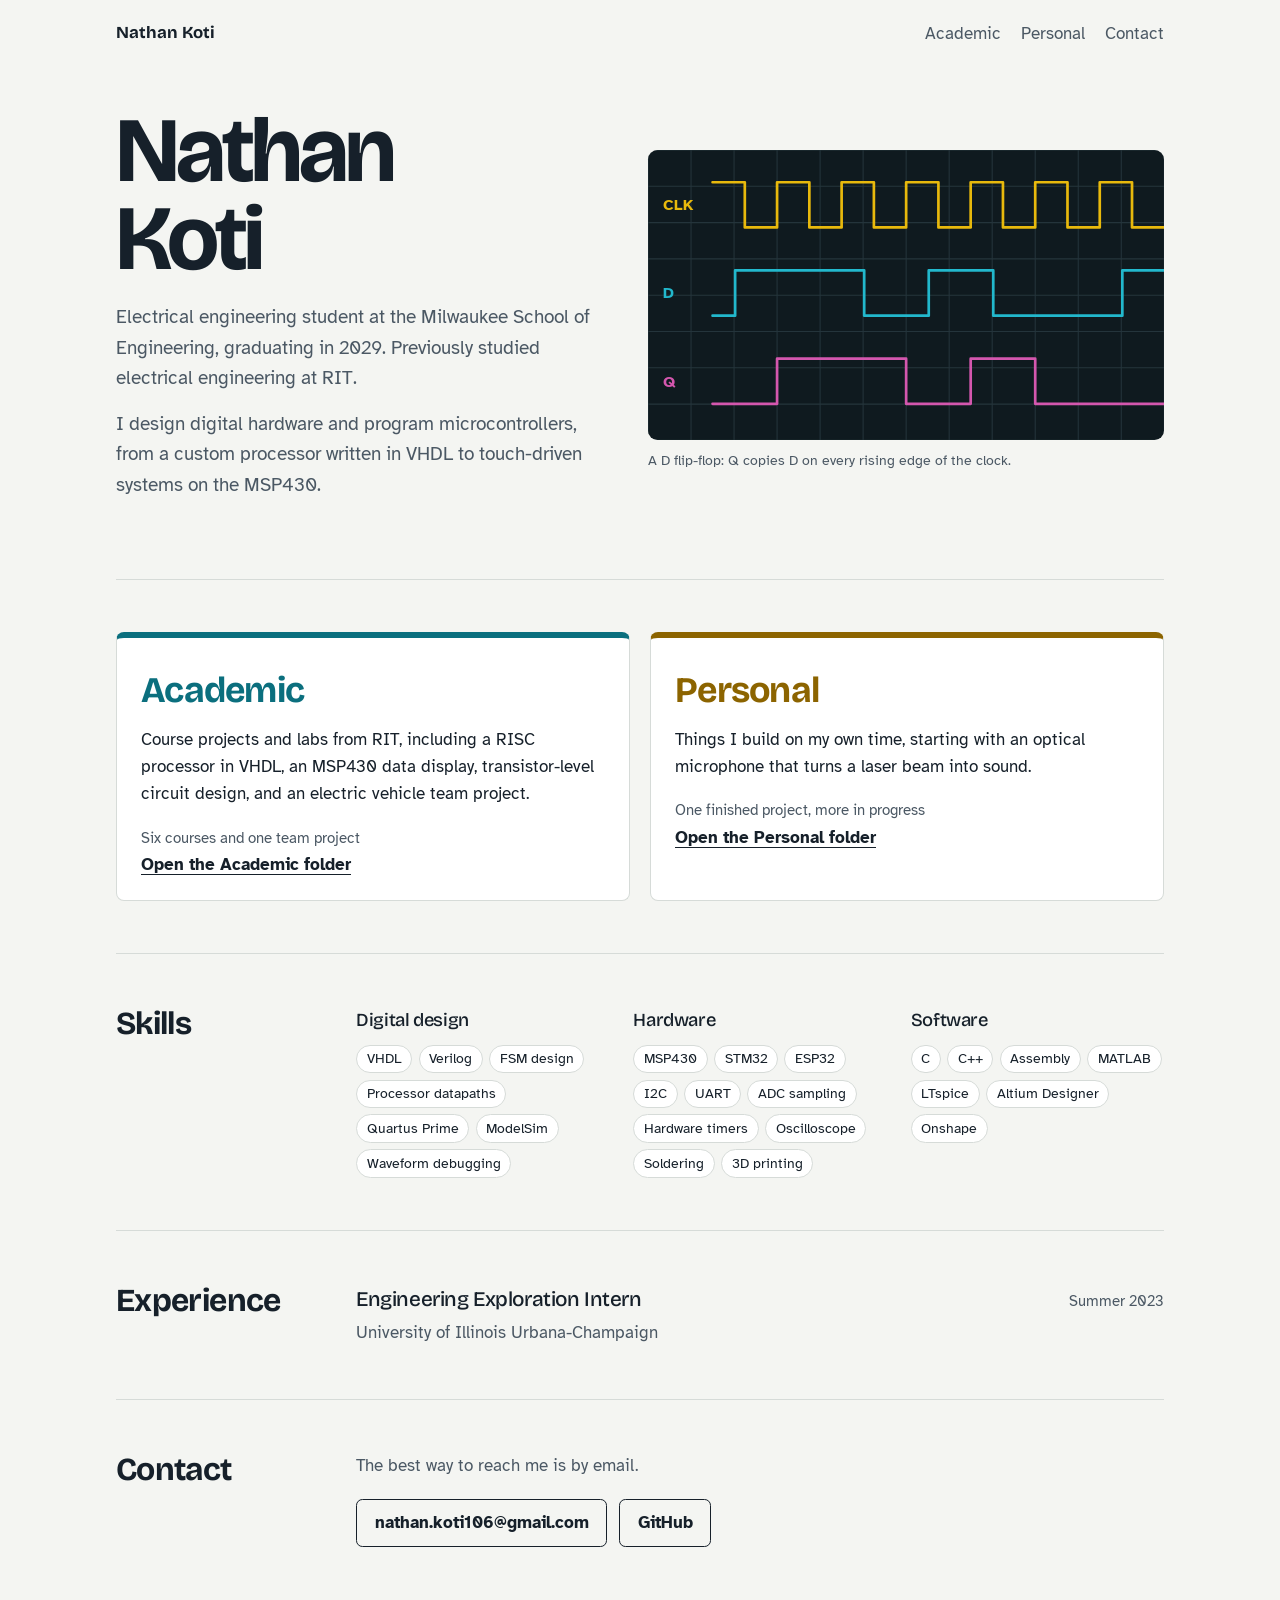
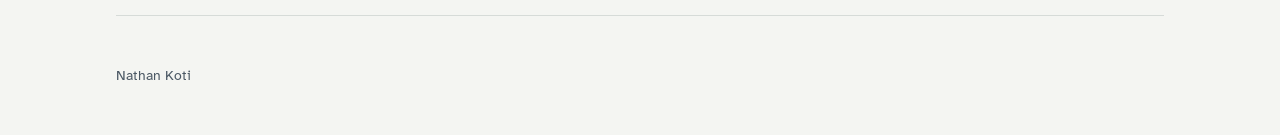
==== index.html @ 15795e2b "Add files via upload" ====
<!doctype html>
<html lang="en">
<head>
<meta charset="utf-8">
<meta name="viewport" content="width=device-width, initial-scale=1">
<title>Nathan Koti</title>
<meta name="description" content="Nathan Koti, electrical engineering student. Academic and personal projects in digital design, embedded systems, and circuits.">
<link rel="preconnect" href="https://fonts.googleapis.com">
<link rel="preconnect" href="https://fonts.gstatic.com" crossorigin>
<link href="https://fonts.googleapis.com/css2?family=Bricolage+Grotesque:opsz,wght@12..96,500;12..96,700&family=Atkinson+Hyperlegible:wght@400;700&display=swap" rel="stylesheet">
<link rel="stylesheet" href="style.css">
</head>
<body>
<div class="wrap">
  <header class="top">
    <a class="mark" href="index.html">Nathan Koti</a>
    <nav aria-label="Main">
      <a href="academic.html">Academic</a>
      <a href="personal.html">Personal</a>
      <a href="#contact">Contact</a>
    </nav>
  </header>

  <section class="hero">
    <div>
      <h1>Nathan<br>Koti</h1>
      <p>Electrical engineering student at the Milwaukee School of Engineering, graduating in 2029. Previously studied electrical engineering at RIT.</p>
      <p>I design digital hardware and program microcontrollers, from a custom processor written in VHDL to touch-driven systems on the MSP430.</p>
    </div>
    <figure class="scope">
      <svg id="scope" viewBox="0 0 480 270" role="img" aria-label="Timing diagram of a D flip-flop: a clock, a data signal, and an output that copies the data signal on each rising clock edge"></svg>
      <figcaption>A D flip-flop: Q copies D on every rising edge of the clock.</figcaption>
    </figure>
  </section>

  <section class="block">
    <div class="folders">
      <a class="folder academic" href="academic.html">
        <h2>Academic</h2>
        <p>Course projects and labs from RIT, including a RISC processor in VHDL, an MSP430 data display, transistor-level circuit design, and an electric vehicle team project.</p>
        <span class="count">Six courses and one team project</span><br>
        <span class="go">Open the Academic folder</span>
      </a>
      <a class="folder personal" href="personal.html">
        <h2>Personal</h2>
        <p>Things I build on my own time, starting with an optical microphone that turns a laser beam into sound.</p>
        <span class="count">One finished project, more in progress</span><br>
        <span class="go">Open the Personal folder</span>
      </a>
    </div>
  </section>

  <section class="block">
    <div class="split">
      <h2>Skills</h2>
      <div class="skills">
        <div>
          <h3>Digital design</h3>
          <ul class="tags"><li>VHDL</li><li>Verilog</li><li>FSM design</li><li>Processor datapaths</li><li>Quartus Prime</li><li>ModelSim</li><li>Waveform debugging</li></ul>
        </div>
        <div>
          <h3>Hardware</h3>
          <ul class="tags"><li>MSP430</li><li>STM32</li><li>ESP32</li><li>I2C</li><li>UART</li><li>ADC sampling</li><li>Hardware timers</li><li>Oscilloscope</li><li>Soldering</li><li>3D printing</li></ul>
        </div>
        <div>
          <h3>Software</h3>
          <ul class="tags"><li>C</li><li>C++</li><li>Assembly</li><li>MATLAB</li><li>LTspice</li><li>Altium Designer</li><li>Onshape</li></ul>
        </div>
      </div>
    </div>
  </section>

  <section class="block">
    <div class="split">
      <h2>Experience</h2>
      <div class="job">
        <div>
          <h3>Engineering Exploration Intern</h3>
          <p>University of Illinois Urbana-Champaign</p>
        </div>
        <span class="course-meta">Summer 2023</span>
      </div>
    </div>
  </section>

  <section class="block" id="contact">
    <div class="split">
      <h2>Contact</h2>
      <div>
        <p class="lede" style="margin:0 0 1.25rem">The best way to reach me is by email.</p>
        <div class="contact">
          <a class="btn" href="mailto:nathan.koti106@gmail.com">nathan.koti106@gmail.com</a>
          <a class="btn" href="https://github.com/nathan-koti">GitHub</a>
        </div>
      </div>
    </div>
  </section>

  <footer>Nathan Koti</footer>
</div>

<script>
// Draws a D flip-flop timing diagram: CLK, D, and Q (Q takes D on each rising edge).
(function(){
  var svg=document.getElementById('scope');
  var NS='http://www.w3.org/2000/svg';
  function el(tag,attrs){var e=document.createElementNS(NS,tag);for(var k in attrs)e.setAttribute(k,attrs[k]);svg.appendChild(e);return e;}
  // screen grid
  for(var x=0;x<=480;x+=40)el('line',{x1:x,y1:0,x2:x,y2:270,'class':'g'});
  for(var y=0;y<=270;y+=33.75)el('line',{x1:0,y1:y,x2:480,y2:y,'class':'g'});

  var x0=60, P=60, n=7, xEnd=x0+P*n;
  var lanes=[{name:'CLK',top:30,color:'var(--ch1)'},{name:'D',top:112,color:'var(--ch2)'},{name:'Q',top:194,color:'var(--ch3)'}];
  var h=42;
  var dBits=[1,1,0,1,0,0,1];   // D changes between clock edges
  var dShift=P*0.35;           // where D changes inside each period

  function wave(levels,changes,top){ // levels[i] holds from changes[i] to changes[i+1]
    var hi=top, lo=top+h, d='M'+x0+' '+(levels[0]?hi:lo);
    for(var i=1;i<changes.length;i++){
      var y1=levels[i-1]?hi:lo, y2=levels[i]?hi:lo;
      d+=' L'+changes[i]+' '+y1+' L'+changes[i]+' '+y2;
    }
    return d+' L'+xEnd+' '+(levels[levels.length-1]?hi:lo);
  }
  // clock: high first half of each period, rising edges at x0 + k*P
  var cl=[],cx=[x0];
  for(var k=0;k<n;k++){cl.push(1,0);cx.push(x0+k*P+P/2,x0+(k+1)*P);}
  cx.pop();
  // D
  var dl=[0],dx=[x0];
  for(k=0;k<n;k++){dl.push(dBits[k]);dx.push(x0+k*P+dShift);}
  // Q: at rising edge k (k>=1) Q takes the D value present then (dBits[k-1])
  var ql=[0],qx=[x0];
  for(k=1;k<n;k++){ql.push(dBits[k-1]);qx.push(x0+k*P);}

  var paths=[wave(cl,cx,lanes[0].top),wave(dl,dx,lanes[1].top),wave(ql,qx,lanes[2].top)];
  lanes.forEach(function(l,i){
    var t=el('text',{x:14,y:l.top+h/2+5,'class':'lbl',fill:l.color});t.textContent=l.name;
    var p=el('path',{d:paths[i],'class':'t',stroke:l.color});
    p.style.setProperty('--len',p.getTotalLength());
  });
})();
</script>
</body>
</html>
---- style.css ----
:root{
  --ink:#16202A;
  --ink-soft:#4B5864;
  --paper:#F4F5F2;
  --card:#FFFFFF;
  --line:#D6DBD8;
  --academic:#0B6F7E;
  --personal:#8C6400;
  --scope:#0F1A1F;
  --grid:#24343B;
  --ch1:#E8B90C;
  --ch2:#22B8CC;
  --ch3:#D457AE;
}
@media (prefers-color-scheme: dark){
  :root{
    --ink:#E7ECEE;
    --ink-soft:#A6B3BC;
    --paper:#11181D;
    --card:#18222A;
    --line:#2A3943;
    --academic:#4FC3D3;
    --personal:#E3B23C;
    --scope:#0A1216;
    --grid:#1F2E35;
  }
}
*{box-sizing:border-box}
html{scroll-behavior:smooth}
body{
  margin:0;
  background:var(--paper);
  color:var(--ink);
  font-family:"Atkinson Hyperlegible",system-ui,sans-serif;
  font-size:1.0625rem;
  line-height:1.6;
}
a{color:inherit}
a:focus-visible{outline:3px solid var(--academic);outline-offset:3px;border-radius:2px}
.wrap{max-width:68rem;margin:0 auto;padding:0 1.25rem}
h1,h2,h3{font-family:"Bricolage Grotesque",sans-serif;letter-spacing:-.02em;margin:0}

/* top bar */
.top{display:flex;justify-content:space-between;align-items:center;gap:1rem;padding:1.25rem 0}
.top .mark{font-family:"Bricolage Grotesque",sans-serif;font-weight:700;text-decoration:none;font-size:1.05rem}
.top nav{display:flex;gap:1.25rem}
.top nav a{text-decoration:none;color:var(--ink-soft)}
.top nav a:hover,.top nav a[aria-current="page"]{color:var(--ink);text-decoration:underline;text-underline-offset:4px}

/* home hero */
.hero{display:grid;grid-template-columns:1fr 1.05fr;gap:2.5rem;align-items:center;padding:2.5rem 0 4rem}
.hero h1{font-weight:700;font-size:clamp(3rem,8vw,5.75rem);line-height:.95;letter-spacing:-.035em;margin-bottom:1.25rem}
.hero p{font-size:1.2rem;max-width:30rem;margin:0 0 .9rem;color:var(--ink-soft)}
.scope{margin:0}
.scope svg{width:100%;height:auto;display:block;background:var(--scope);border-radius:.6rem}
.scope .g{stroke:var(--grid);stroke-width:1}
.scope .t{fill:none;stroke-width:2.5;stroke-linejoin:round;stroke-linecap:round}
.scope .lbl{font-family:"Atkinson Hyperlegible",sans-serif;font-size:15px;font-weight:700}
.scope figcaption{font-size:.875rem;color:var(--ink-soft);margin-top:.6rem}
@media (prefers-reduced-motion:no-preference){
  .scope .t{stroke-dasharray:var(--len);stroke-dashoffset:var(--len);animation:trace 1.8s cubic-bezier(.4,.1,.3,1) .2s forwards}
  @keyframes trace{to{stroke-dashoffset:0}}
}

/* sections */
section.block{padding:3.25rem 0;border-top:1px solid var(--line)}
.split{display:grid;grid-template-columns:13rem 1fr;gap:2rem}
.split > h2{font-size:2rem;line-height:1.1}
.lede{color:var(--ink-soft);margin:.35rem 0 0;max-width:38rem}

/* folders on home */
.folders{display:grid;grid-template-columns:1fr 1fr;gap:1.25rem}
.folder{display:block;text-decoration:none;background:var(--card);border:1px solid var(--line);border-top:6px solid var(--c);border-radius:.5rem;padding:1.5rem 1.5rem 1.35rem}
.folder:hover{border-color:var(--c)}
.folder h2{font-size:2.25rem;color:var(--c);margin-bottom:.4rem}
.folder p{margin:0 0 1rem;max-width:30rem}
.folder .count{color:var(--ink-soft);font-size:.95rem}
.folder .go{font-weight:700;text-decoration:underline;text-underline-offset:4px}
.academic{--c:var(--academic)}
.personal{--c:var(--personal)}

/* skills + experience */
.skills{display:grid;grid-template-columns:repeat(3,1fr);gap:1.5rem}
.skills h3{font-size:1.15rem;font-weight:500;margin-bottom:.6rem}
.tags{display:flex;flex-wrap:wrap;gap:.4rem;padding:0;margin:0;list-style:none}
.tags li{font-size:.85rem;padding:.15rem .6rem;border-radius:999px;border:1px solid var(--line);background:var(--card)}
.job{display:grid;grid-template-columns:1fr auto;gap:1rem;align-items:baseline}
.job h3{font-size:1.3rem;font-weight:500}
.job p{margin:.2rem 0 0;color:var(--ink-soft)}
.contact{display:flex;gap:.75rem;flex-wrap:wrap}
.btn{display:inline-block;padding:.6rem 1.1rem;border:1.5px solid var(--ink);border-radius:.4rem;text-decoration:none;font-weight:700}
.btn:hover{background:var(--ink);color:var(--paper)}

/* folder pages */
.page-head{padding:2.5rem 0 2.5rem}
.page-head h1{font-size:clamp(2.75rem,7vw,4.75rem);line-height:1;letter-spacing:-.035em;color:var(--c);margin-bottom:.9rem}
.page-head p{font-size:1.15rem;color:var(--ink-soft);max-width:40rem;margin:0}
.jump{display:flex;flex-wrap:wrap;gap:.5rem;margin-top:1.5rem;padding:0;list-style:none}
.jump a{display:inline-block;font-size:.9rem;padding:.25rem .75rem;border:1px solid var(--line);border-radius:999px;text-decoration:none;background:var(--card)}
.jump a:hover{border-color:var(--c)}

.highlights{display:grid;grid-template-columns:repeat(3,1fr);gap:1rem}
.highlight{display:block;text-decoration:none;background:var(--card);border:1px solid var(--line);border-radius:.5rem;padding:1.1rem 1.2rem}
.highlight:hover{border-color:var(--c)}
.highlight h3{font-size:1.2rem;font-weight:500;margin-bottom:.3rem}
.highlight p{margin:0;font-size:.95rem;color:var(--ink-soft)}

.course{padding:3rem 0;border-top:1px solid var(--line);scroll-margin-top:1rem}
.course-meta{font-size:.95rem;color:var(--ink-soft)}
.course-meta h2{font-size:1.75rem;line-height:1.15;color:var(--ink);margin-bottom:.5rem}
.course-meta span{display:block}

.feature{background:var(--card);border:1px solid var(--line);border-left:4px solid var(--c);border-radius:.5rem;padding:1.35rem 1.5rem;margin-bottom:1.75rem}
.feature h3{font-size:1.5rem;font-weight:500;line-height:1.2;margin-bottom:.15rem}
.feature .when{font-size:.9rem;color:var(--ink-soft);margin:0 0 .75rem}
.feature p{margin:0 0 .8rem;max-width:42rem}
.feature .tags{margin-bottom:1rem}
.code-link{display:inline-block;font-weight:700;color:var(--c);text-underline-offset:4px}

.labs{margin:0;padding:0;list-style:none}
.labs li{display:grid;grid-template-columns:5.5rem 1fr;gap:1rem;padding:.7rem 0;border-top:1px solid var(--line)}
.labs li:first-child{border-top:none}
.labs .n{font-weight:700;color:var(--c)}
.labs b{font-weight:700}
.labs-title{font-size:1.05rem;font-weight:500;margin:0 0 .4rem}

.empty{color:var(--ink-soft);margin-top:1.5rem}
footer{padding:3rem 0;color:var(--ink-soft);font-size:.9rem;border-top:1px solid var(--line);margin-top:1rem}
footer a{color:var(--ink-soft)}

/* figures from lab reports */
.figs{display:grid;grid-template-columns:repeat(2,1fr);gap:1rem;margin:1.25rem 0 1.25rem}
.figs figure{margin:0;background:var(--card);border:1px solid var(--line);border-radius:.5rem;padding:.6rem}
.figs figure a{display:block}
.figs img{display:block;width:100%;height:280px;object-fit:contain;background:#fff;border-radius:.3rem}
.figs figure.wide{grid-column:1 / -1}
.figs figure.wide img{height:auto;max-height:420px}
.figs figure.tall img{height:440px;max-height:none}
.figs figcaption{font-size:.875rem;color:var(--ink-soft);margin-top:.5rem;line-height:1.45}
.feature .figs{margin-top:.25rem}

@media (max-width:820px){
  .figs{grid-template-columns:1fr}
  .figs img{height:240px}
  .figs figure.tall img{height:360px}
  .hero{grid-template-columns:1fr;padding:1.5rem 0 3rem}
  .split{grid-template-columns:1fr;gap:1rem}
  .folders,.highlights{grid-template-columns:1fr}
  .skills{grid-template-columns:1fr}
  .job{grid-template-columns:1fr}
  .labs li{grid-template-columns:1fr;gap:.1rem}
  .top nav{gap:.9rem;font-size:.95rem}
}
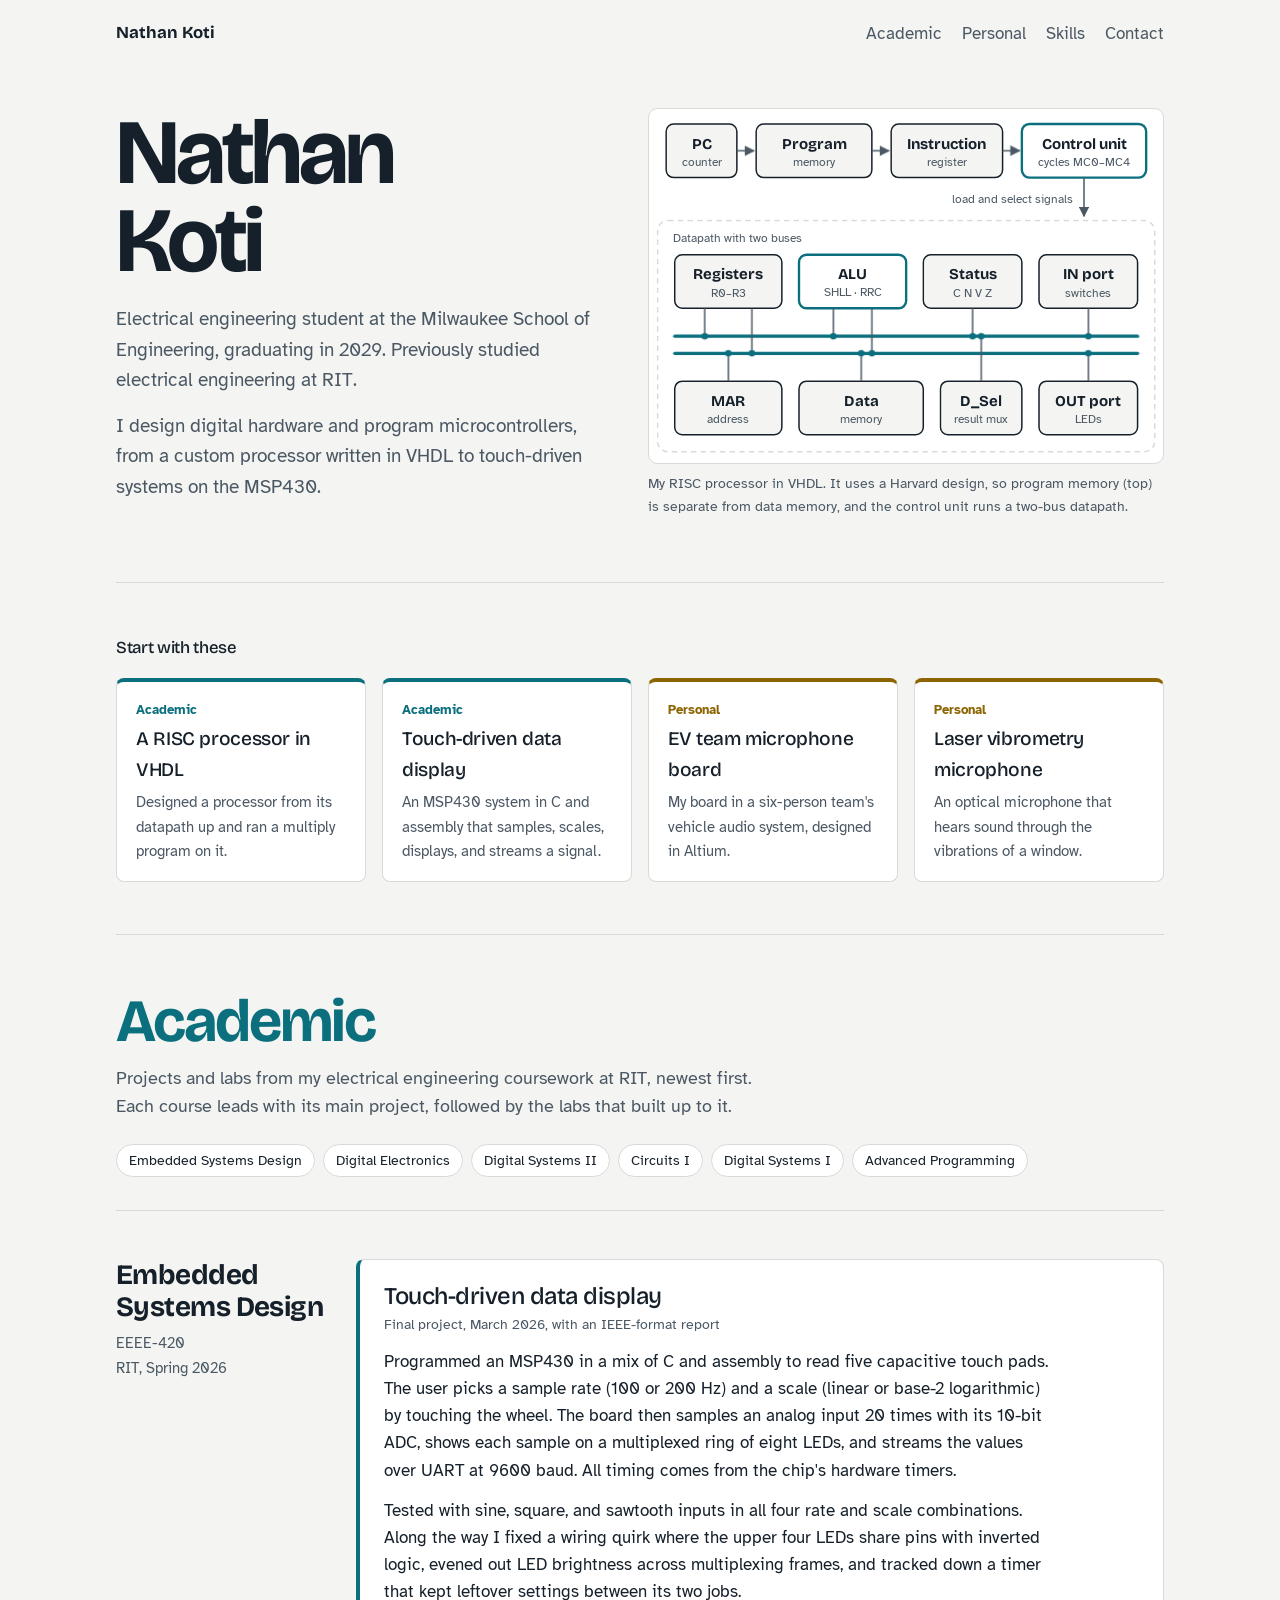
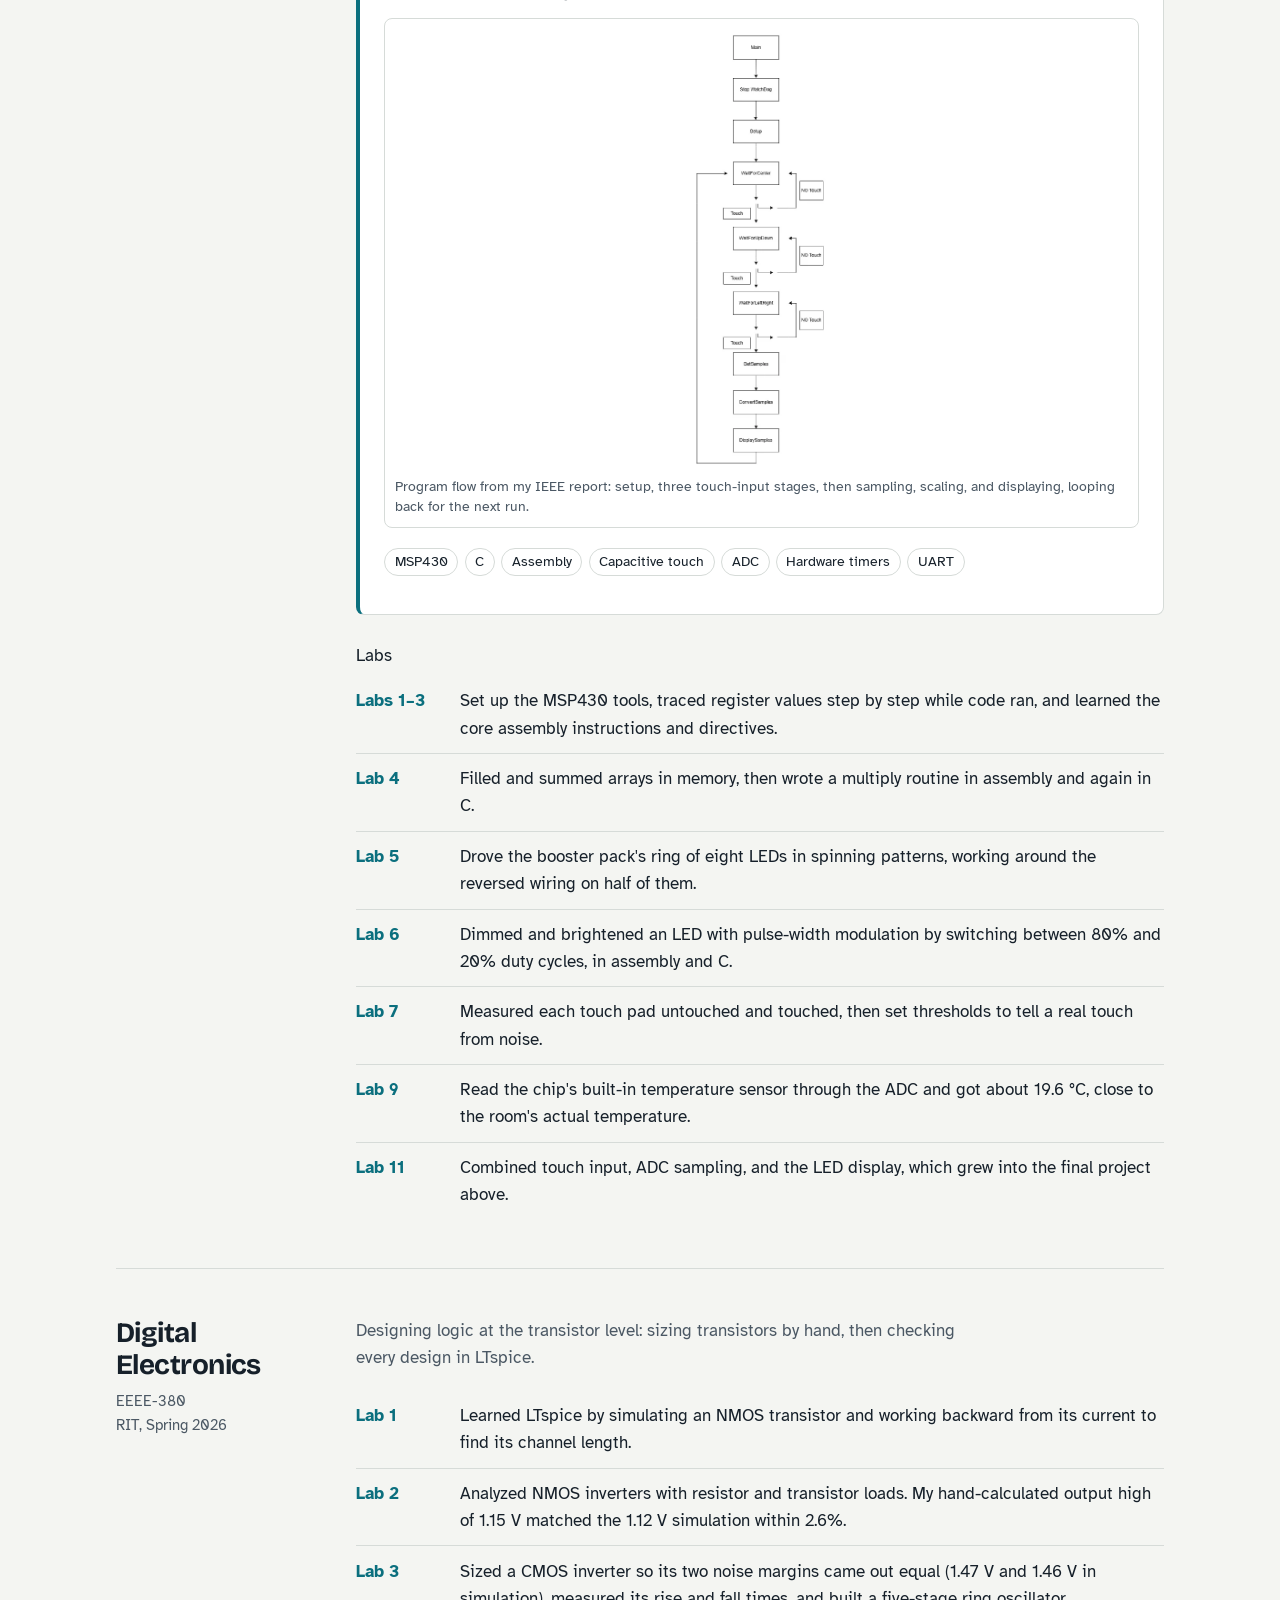
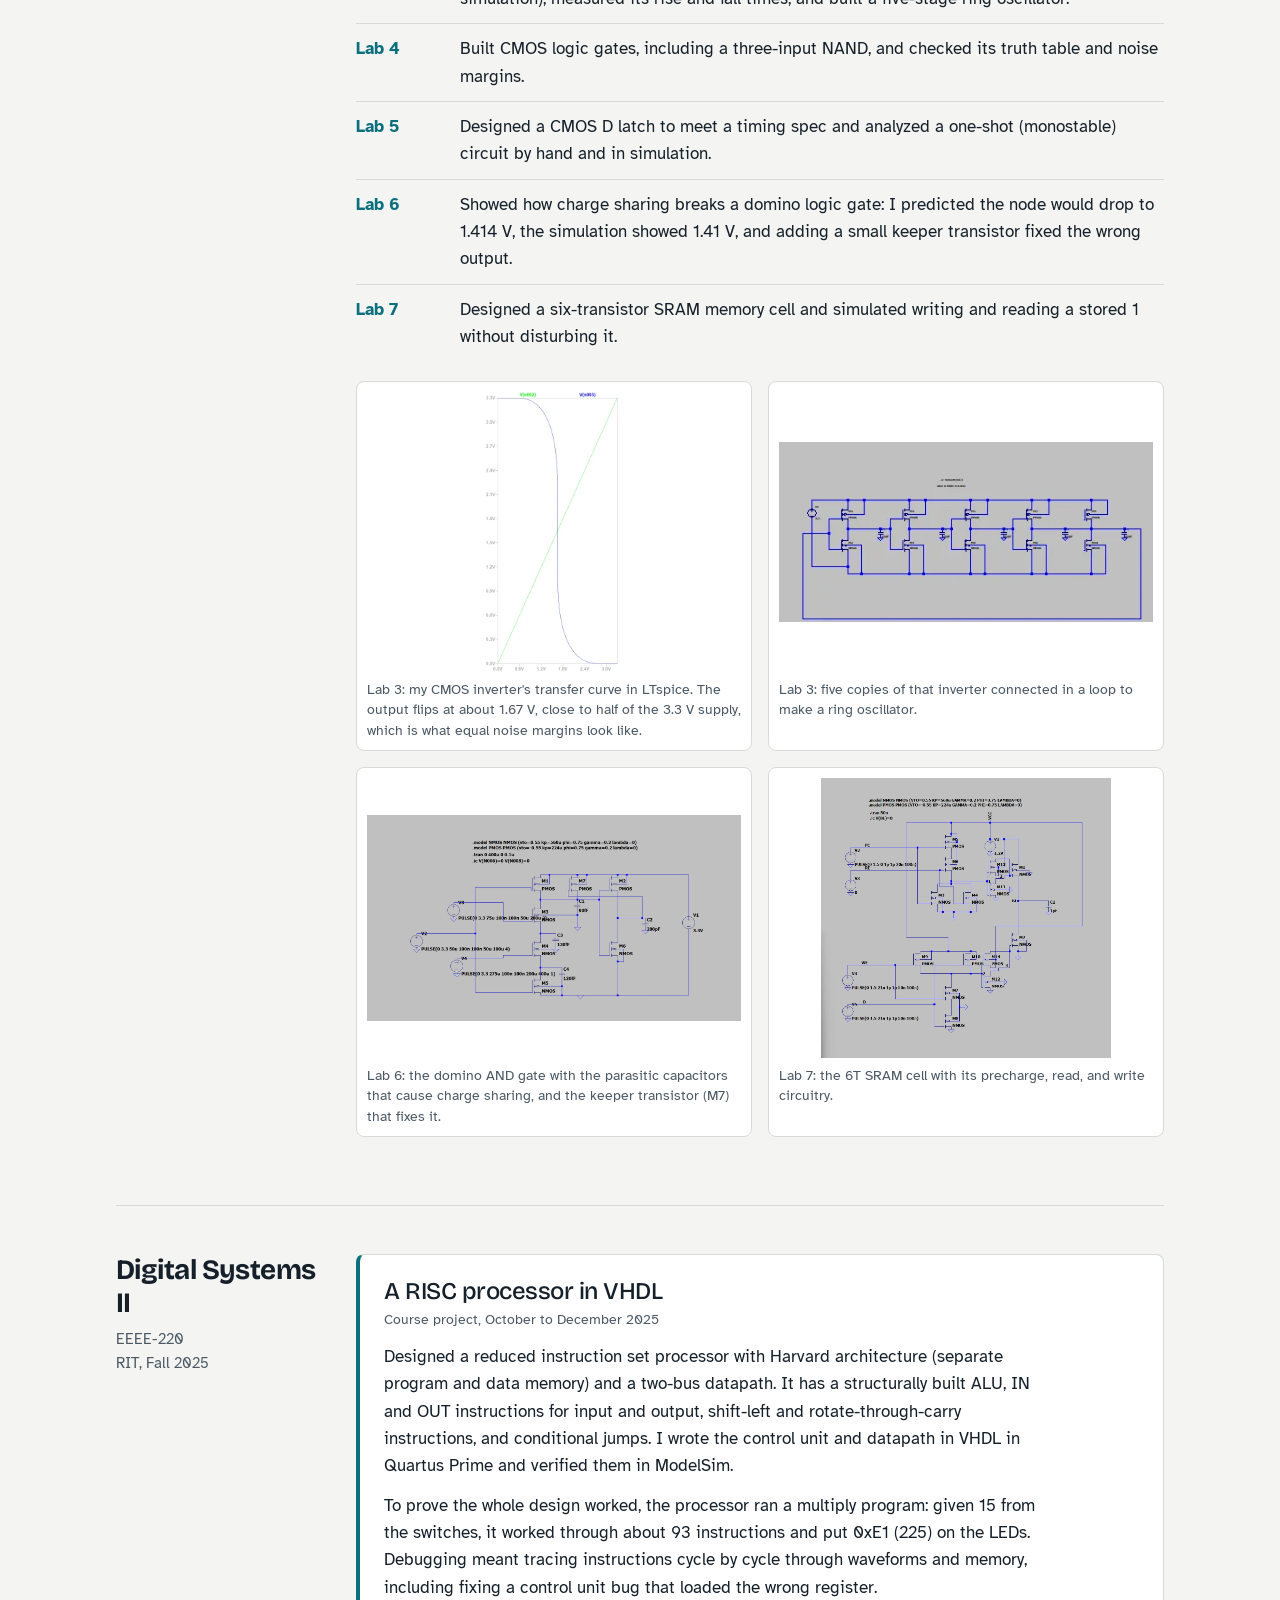
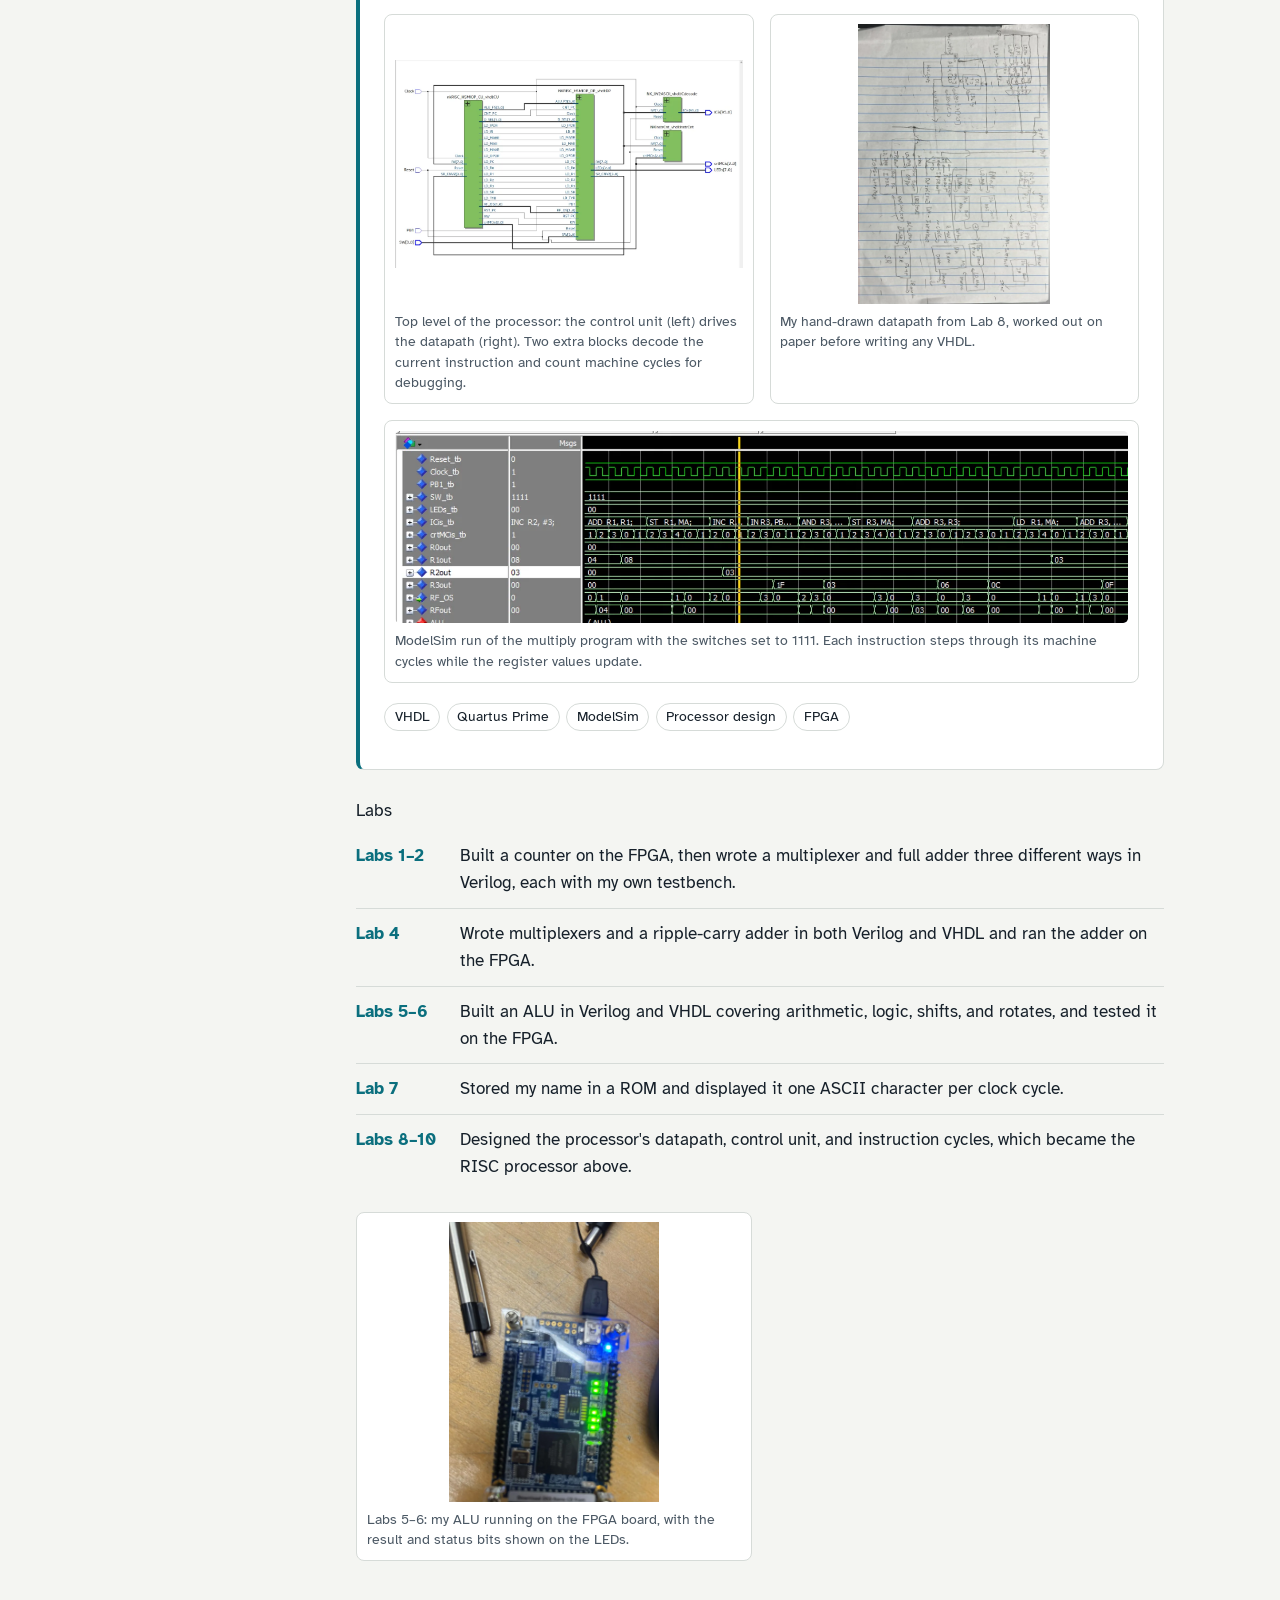
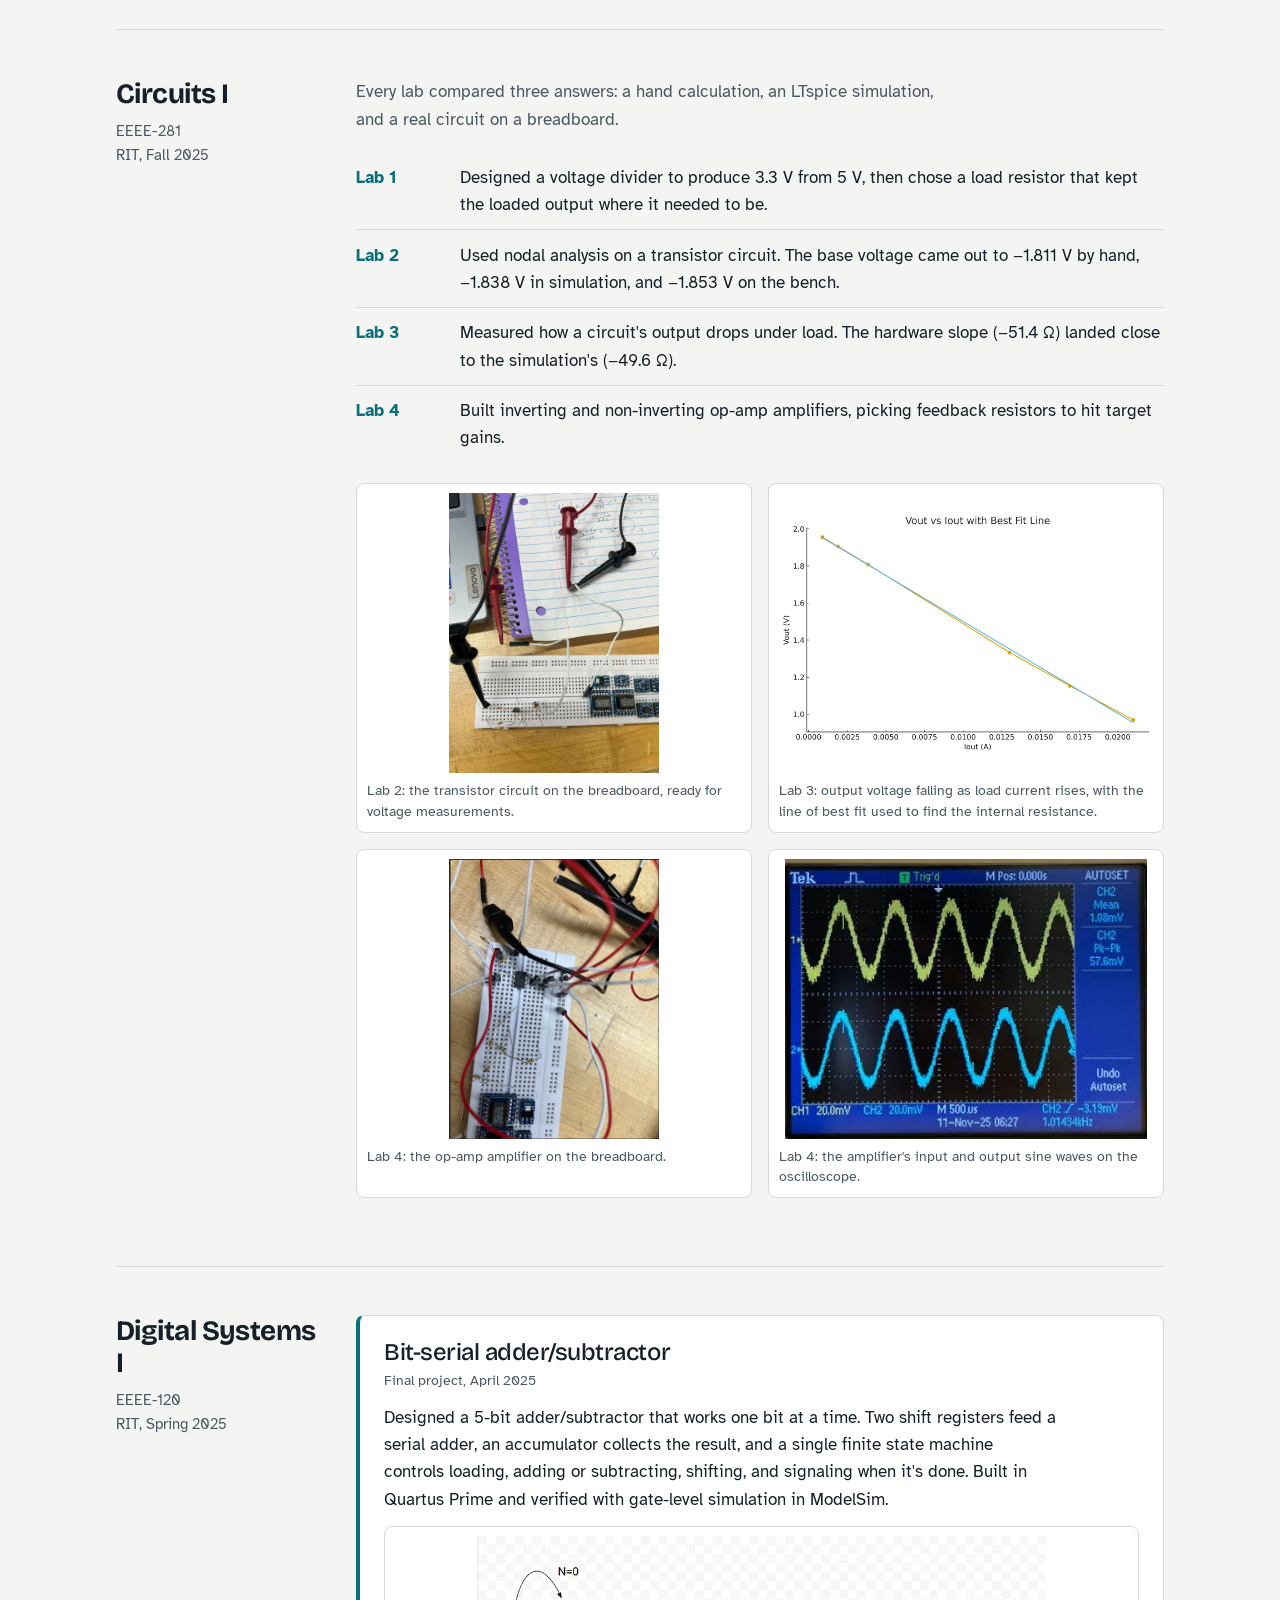
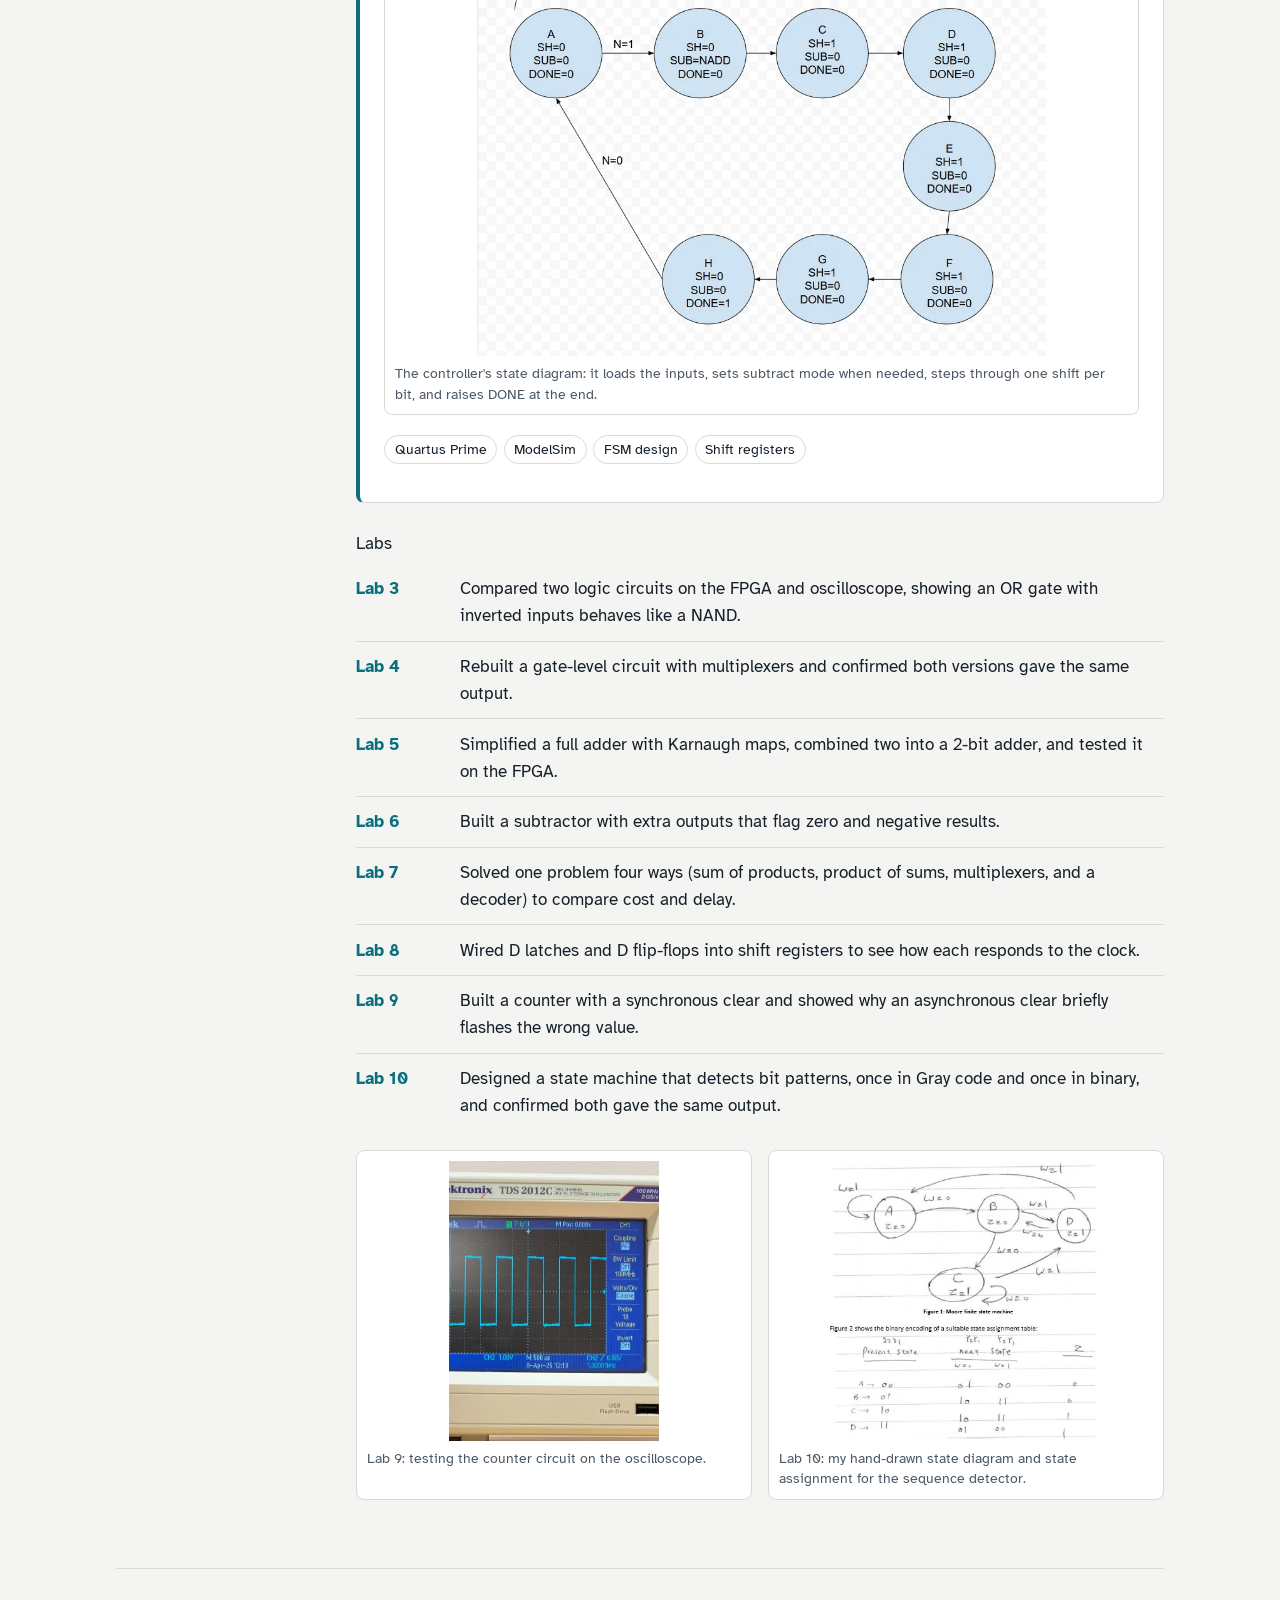
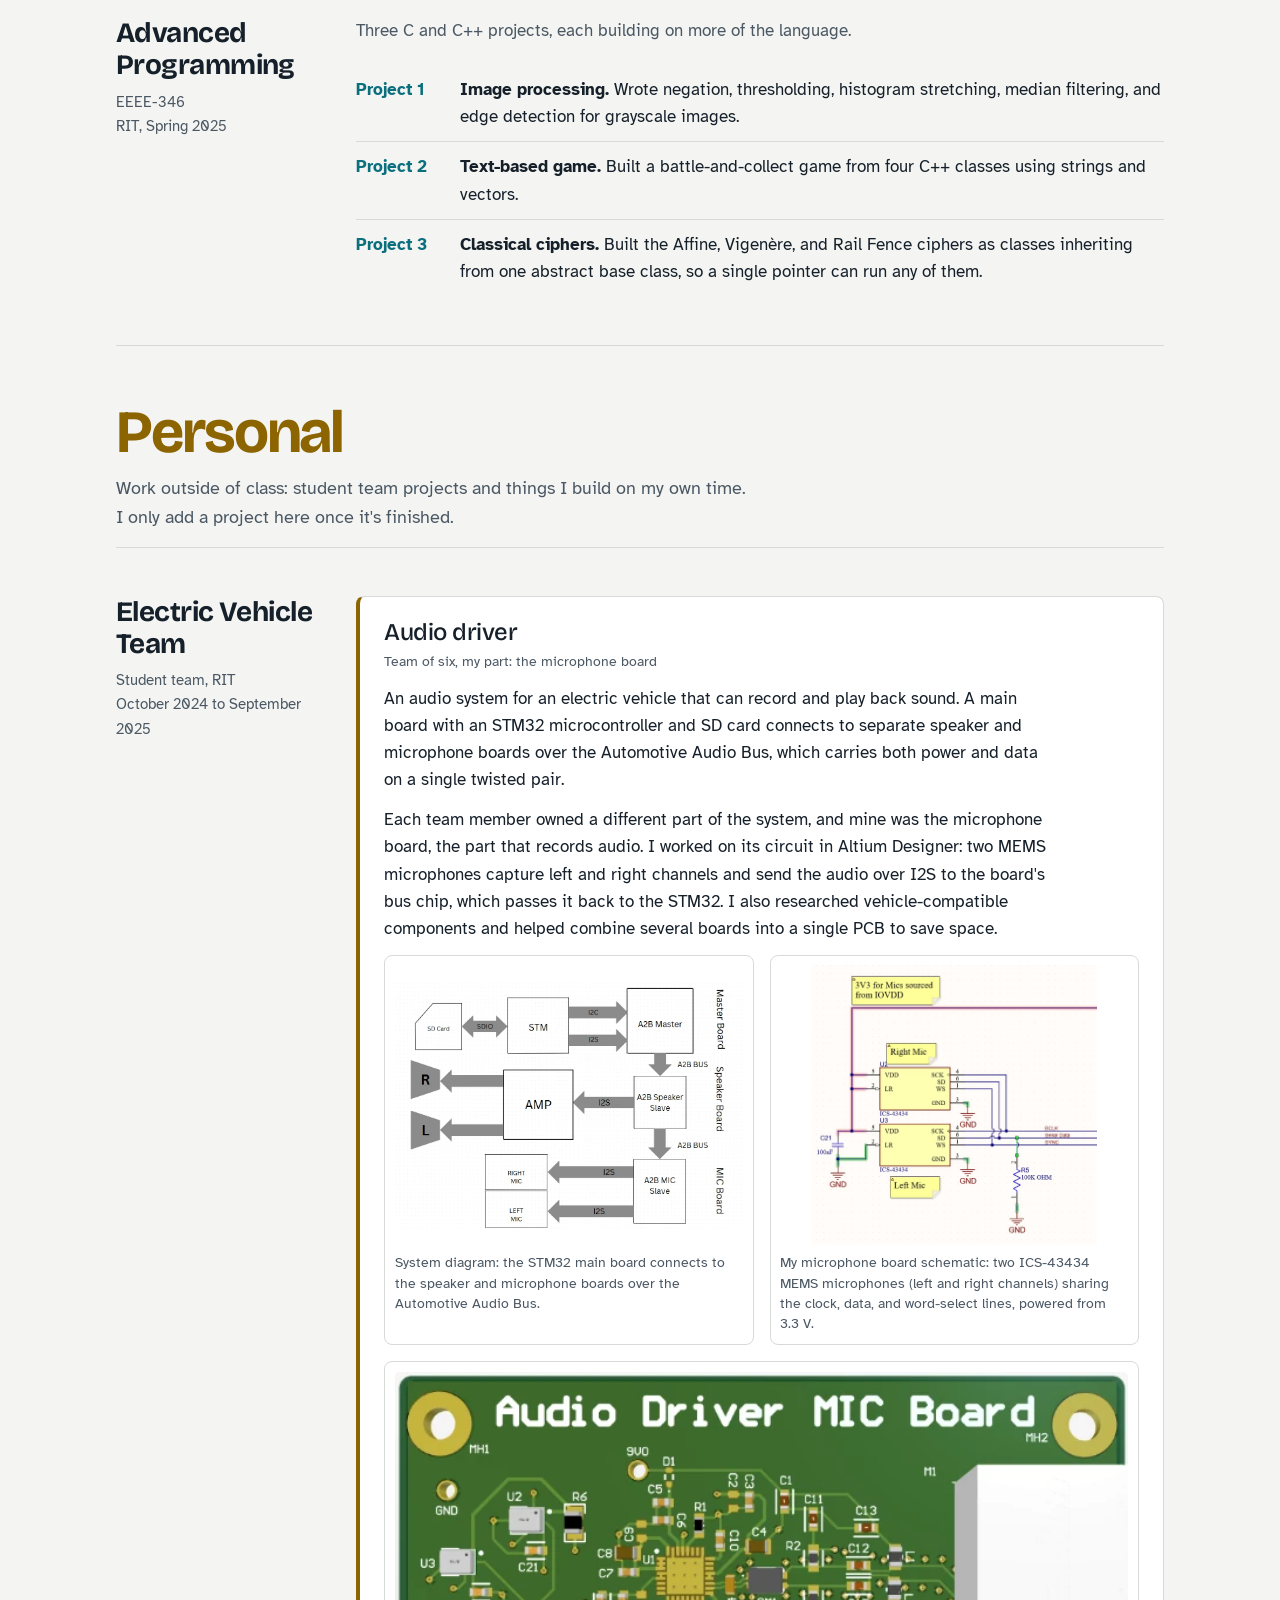
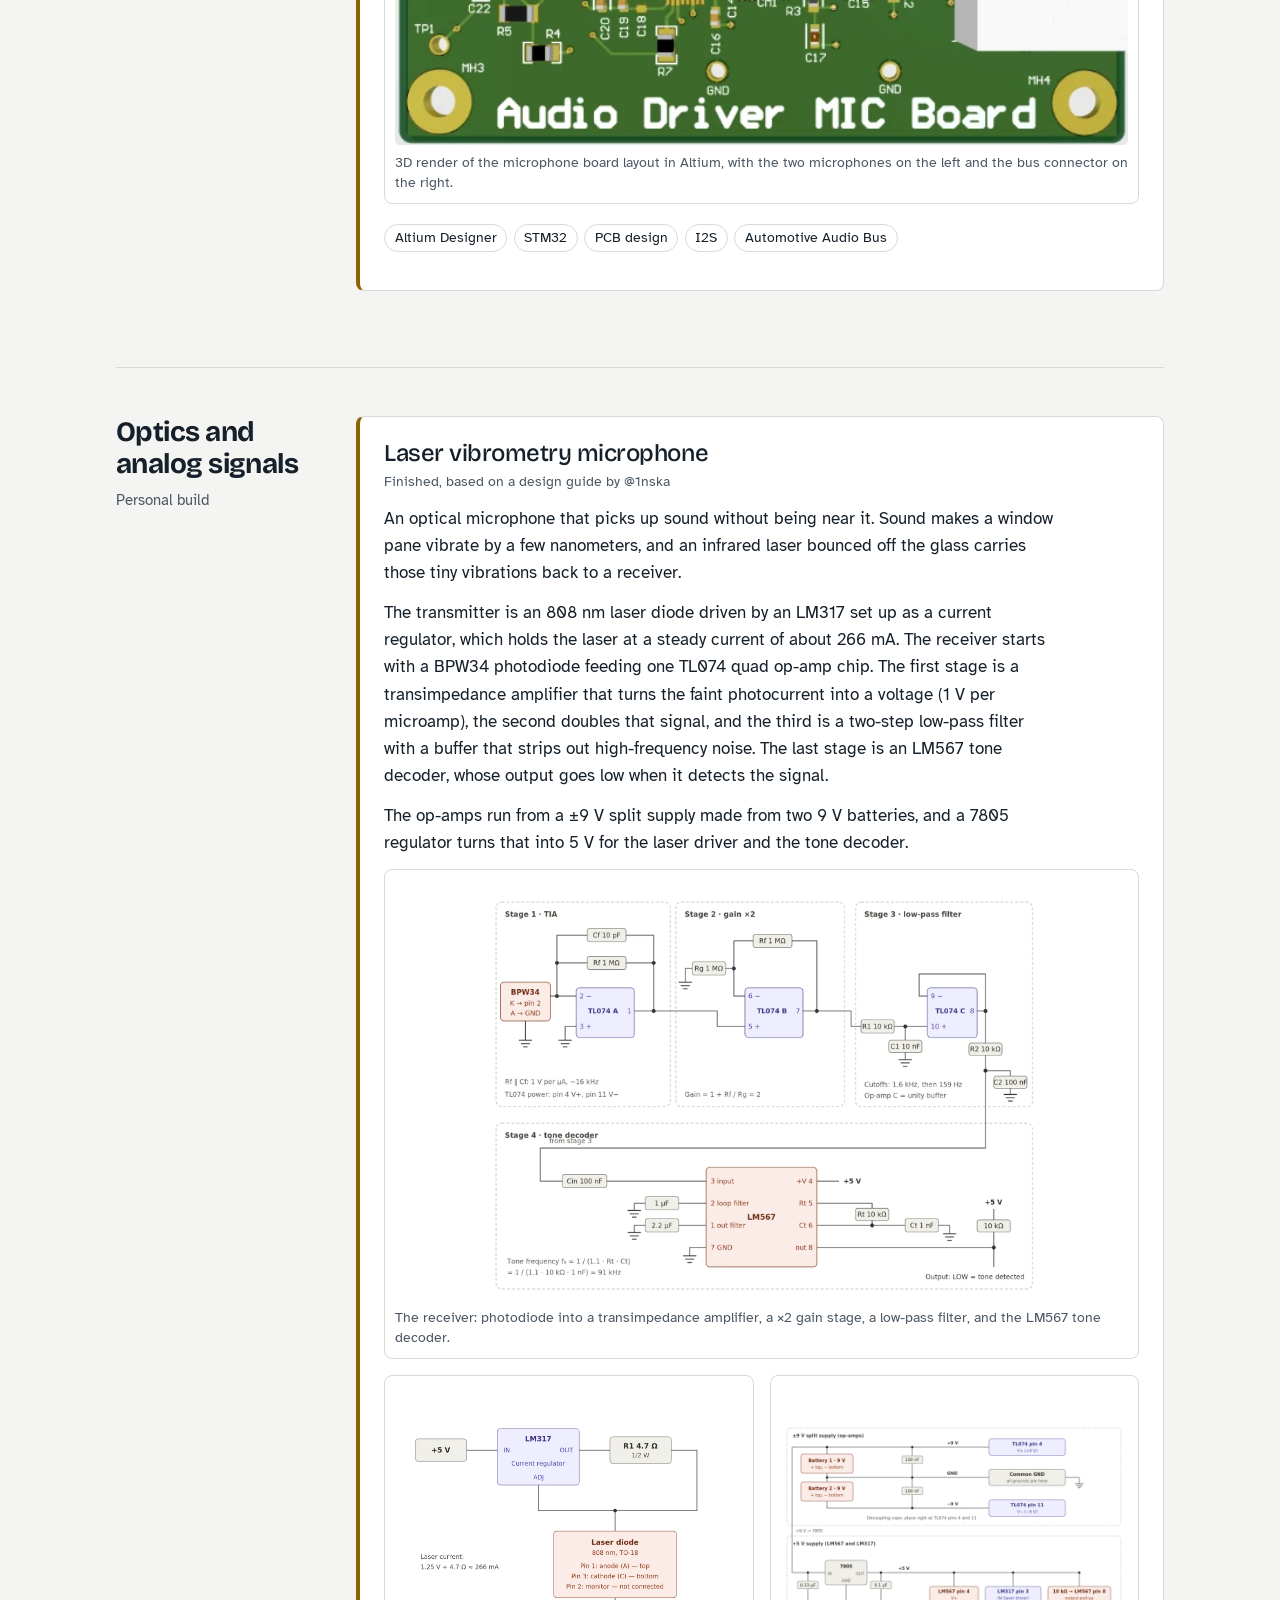
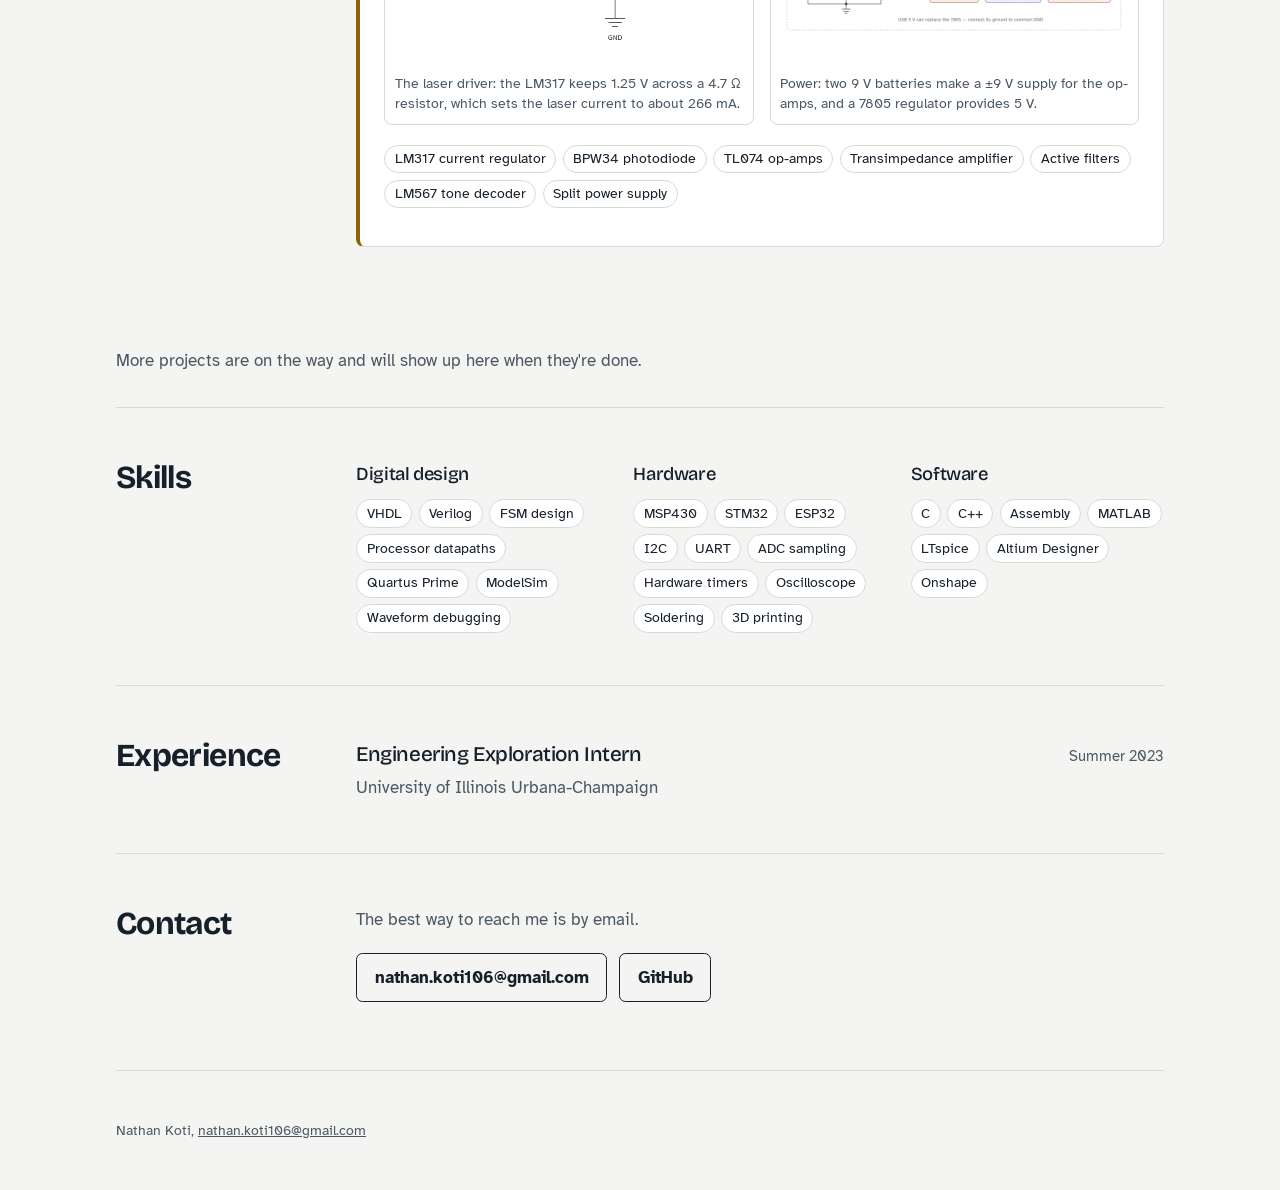
==== commit e9c9367d: "Add files via upload" ====
--- a/index.html
+++ b/index.html
@@ -11,12 +11,13 @@
 <link rel="stylesheet" href="style.css">
 </head>
 <body>
-<div class="wrap">
+<div class="wrap" id="top">
   <header class="top">
-    <a class="mark" href="index.html">Nathan Koti</a>
+    <a class="mark" href="#top">Nathan Koti</a>
     <nav aria-label="Main">
-      <a href="academic.html">Academic</a>
-      <a href="personal.html">Personal</a>
+      <a href="#academic">Academic</a>
+      <a href="#personal">Personal</a>
+      <a href="#skills">Skills</a>
       <a href="#contact">Contact</a>
     </nav>
   </header>
@@ -27,30 +28,277 @@
       <p>Electrical engineering student at the Milwaukee School of Engineering, graduating in 2029. Previously studied electrical engineering at RIT.</p>
       <p>I design digital hardware and program microcontrollers, from a custom processor written in VHDL to touch-driven systems on the MSP430.</p>
     </div>
-    <figure class="scope">
-      <svg id="scope" viewBox="0 0 480 270" role="img" aria-label="Timing diagram of a D flip-flop: a clock, a data signal, and an output that copies the data signal on each rising clock edge"></svg>
-      <figcaption>A D flip-flop: Q copies D on every rising edge of the clock.</figcaption>
+    <figure class="archfig">
+      <a href="#risc" aria-label="Jump to the RISC processor project"><svg class="arch" viewBox="0 0 480 330" role="img" aria-labelledby="arch-t"><title id="arch-t">Block diagram of my RISC processor: the program counter, program memory, and instruction register feed the control unit, which drives a two-bus datapath with registers, an ALU, a status register, a separate data memory, and input and output ports.</title><defs><marker id="ah" viewBox="0 0 10 10" refX="9" refY="5" markerWidth="7" markerHeight="7" orient="auto-start-reverse"><path d="M0,0 L10,5 L0,10 z" class="ahp"/></marker></defs><g class="st" style="--d:0s"><rect x="16" y="14" width="66" height="50" rx="7"/><text class="nm" x="49.0" y="37.0">PC</text><text class="sb" x="49.0" y="53.0">counter</text></g><g class="st" style="--d:0.12s"><rect x="100" y="14" width="108" height="50" rx="7"/><text class="nm" x="154.0" y="37.0">Program</text><text class="sb" x="154.0" y="53.0">memory</text></g><g class="st" style="--d:0.24s"><rect x="226" y="14" width="104" height="50" rx="7"/><text class="nm" x="278.0" y="37.0">Instruction</text><text class="sb" x="278.0" y="53.0">register</text></g><g class="st hot" style="--d:0.36s"><rect x="348" y="14" width="116" height="50" rx="7"/><text class="nm" x="406.0" y="37.0">Control unit</text><text class="sb" x="406.0" y="53.0">cycles MC0–MC4</text></g><g class="st" style="--d:.2s"><line class="w" x1="82" y1="39" x2="98" y2="39" marker-end="url(#ah)"/><line class="w" x1="208" y1="39" x2="224" y2="39" marker-end="url(#ah)"/><line class="w" x1="330" y1="39" x2="346" y2="39" marker-end="url(#ah)"/></g><g class="st" style="--d:.5s"><line class="w" x1="406" y1="64" x2="406" y2="100" marker-end="url(#ah)"/><text class="lb" x="396" y="88" text-anchor="end">load and select signals</text></g><g class="st" style="--d:.6s"><rect class="frame" x="8" y="104" width="464" height="216" rx="10"/><text class="lb" x="22" y="124" text-anchor="start">Datapath with two buses</text></g><g class="st" style="--d:0.72s"><rect x="24" y="136" width="100" height="50" rx="7"/><text class="nm" x="74.0" y="159.0">Registers</text><text class="sb" x="74.0" y="175.0">R0–R3</text></g><g class="st hot" style="--d:0.8s"><rect x="140" y="136" width="100" height="50" rx="7"/><text class="nm" x="190.0" y="159.0">ALU</text><text class="sb" x="190.0" y="175.0">SHLL · RRC</text></g><g class="st" style="--d:0.88s"><rect x="256" y="136" width="92" height="50" rx="7"/><text class="nm" x="302.0" y="159.0">Status</text><text class="sb" x="302.0" y="175.0">C N V Z</text></g><g class="st" style="--d:0.96s"><rect x="364" y="136" width="92" height="50" rx="7"/><text class="nm" x="410.0" y="159.0">IN port</text><text class="sb" x="410.0" y="175.0">switches</text></g><g class="st" style="--d:.7s"><line class="bus" x1="24" y1="212" x2="456" y2="212"/><line class="bus" x1="24" y1="228" x2="456" y2="228"/></g><g class="st" style="--d:1.04s"><rect x="24" y="254" width="100" height="50" rx="7"/><text class="nm" x="74.0" y="277.0">MAR</text><text class="sb" x="74.0" y="293.0">address</text></g><g class="st" style="--d:1.12s"><rect x="140" y="254" width="116" height="50" rx="7"/><text class="nm" x="198.0" y="277.0">Data</text><text class="sb" x="198.0" y="293.0">memory</text></g><g class="st" style="--d:1.2s"><rect x="272" y="254" width="76" height="50" rx="7"/><text class="nm" x="310.0" y="277.0">D_Sel</text><text class="sb" x="310.0" y="293.0">result mux</text></g><g class="st" style="--d:1.28s"><rect x="364" y="254" width="92" height="50" rx="7"/><text class="nm" x="410.0" y="277.0">OUT port</text><text class="sb" x="410.0" y="293.0">LEDs</text></g><g class="st" style="--d:1.36s"><line class="w" x1="52" y1="186" x2="52" y2="212"/><circle class="dt" cx="52" cy="212" r="3"/><line class="w" x1="96" y1="186" x2="96" y2="228"/><circle class="dt" cx="96" cy="228" r="3"/><line class="w" x1="172" y1="186" x2="172" y2="212"/><circle class="dt" cx="172" cy="212" r="3"/><line class="w" x1="208" y1="186" x2="208" y2="228"/><circle class="dt" cx="208" cy="228" r="3"/><line class="w" x1="302" y1="186" x2="302" y2="212"/><circle class="dt" cx="302" cy="212" r="3"/><line class="w" x1="410" y1="186" x2="410" y2="212"/><circle class="dt" cx="410" cy="212" r="3"/><line class="w" x1="74" y1="254" x2="74" y2="228"/><circle class="dt" cx="74" cy="228" r="3"/><line class="w" x1="198" y1="254" x2="198" y2="228"/><circle class="dt" cx="198" cy="228" r="3"/><line class="w" x1="310" y1="254" x2="310" y2="212"/><circle class="dt" cx="310" cy="212" r="3"/><line class="w" x1="410" y1="254" x2="410" y2="228"/><circle class="dt" cx="410" cy="228" r="3"/></g></svg></a>
+      <figcaption>My RISC processor in VHDL. It uses a Harvard design, so program memory (top) is separate from data memory, and the control unit runs a two-bus datapath.</figcaption>
     </figure>
   </section>
 
-  <section class="block">
-    <div class="folders">
-      <a class="folder academic" href="academic.html">
-        <h2>Academic</h2>
-        <p>Course projects and labs from RIT, including a RISC processor in VHDL, an MSP430 data display, transistor-level circuit design, and an electric vehicle team project.</p>
-        <span class="count">Six courses and one team project</span><br>
-        <span class="go">Open the Academic folder</span>
+  <section class="block" id="highlights" aria-labelledby="hl">
+    <h2 id="hl" class="labs-title" style="margin-bottom:1rem">Start with these</h2>
+    <div class="highlights four">
+      <a class="highlight academic" href="#risc">
+        <span class="tagline">Academic</span>
+        <h3>A RISC processor in VHDL</h3>
+        <p>Designed a processor from its datapath up and ran a multiply program on it.</p>
       </a>
-      <a class="folder personal" href="personal.html">
-        <h2>Personal</h2>
-        <p>Things I build on my own time, starting with an optical microphone that turns a laser beam into sound.</p>
-        <span class="count">One finished project, more in progress</span><br>
-        <span class="go">Open the Personal folder</span>
+      <a class="highlight academic" href="#touch-display">
+        <span class="tagline">Academic</span>
+        <h3>Touch-driven data display</h3>
+        <p>An MSP430 system in C and assembly that samples, scales, displays, and streams a signal.</p>
       </a>
-    </div>
-  </section>
-
-  <section class="block">
+      <a class="highlight personal" href="#ev-team">
+        <span class="tagline">Personal</span>
+        <h3>EV team microphone board</h3>
+        <p>My board in a six-person team's vehicle audio system, designed in Altium.</p>
+      </a>
+      <a class="highlight personal" href="#laser-microphone">
+        <span class="tagline">Personal</span>
+        <h3>Laser vibrometry microphone</h3>
+        <p>An optical microphone that hears sound through the vibrations of a window.</p>
+      </a>
+    </div>
+  </section>
+
+  <div class="academic">
+  <div class="section-head" id="academic">
+    <h2>Academic</h2>
+    <p>Projects and labs from my electrical engineering coursework at RIT, newest first. Each course leads with its main project, followed by the labs that built up to it.</p>
+    <ul class="jump" aria-label="Jump to a course">
+      <li><a href="#eeee420">Embedded Systems Design</a></li>
+      <li><a href="#eeee380">Digital Electronics</a></li>
+      <li><a href="#eeee220">Digital Systems II</a></li>
+      <li><a href="#eeee281">Circuits I</a></li>
+      <li><a href="#eeee120">Digital Systems I</a></li>
+      <li><a href="#eeee346">Advanced Programming</a></li>
+    </ul>
+  </div>
+
+  <!-- EEEE-420 -->
+  <section class="course split" id="eeee420">
+    <div class="course-meta">
+      <h2>Embedded Systems Design</h2>
+      <span>EEEE-420</span>
+      <span>RIT, Spring 2026</span>
+    </div>
+    <div>
+      <article class="feature" id="touch-display">
+        <h3>Touch-driven data display</h3>
+        <p class="when">Final project, March 2026, with an IEEE-format report</p>
+        <p>Programmed an MSP430 in a mix of C and assembly to read five capacitive touch pads. The user picks a sample rate (100 or 200 Hz) and a scale (linear or base-2 logarithmic) by touching the wheel. The board then samples an analog input 20 times with its 10-bit ADC, shows each sample on a multiplexed ring of eight LEDs, and streams the values over UART at 9600 baud. All timing comes from the chip's hardware timers.</p>
+        <p>Tested with sine, square, and sawtooth inputs in all four rate and scale combinations. Along the way I fixed a wiring quirk where the upper four LEDs share pins with inverted logic, evened out LED brightness across multiplexing frames, and tracked down a timer that kept leftover settings between its two jobs.</p>
+        <div class="figs">
+          <figure class="wide tall"><a href="touch-flowchart.webp"><img src="touch-flowchart.webp" alt="Flow chart of the touch-driven display program" width="310" height="970" loading="lazy"></a><figcaption>Program flow from my IEEE report: setup, three touch-input stages, then sampling, scaling, and displaying, looping back for the next run.</figcaption></figure>
+        </div>
+        <ul class="tags"><li>MSP430</li><li>C</li><li>Assembly</li><li>Capacitive touch</li><li>ADC</li><li>Hardware timers</li><li>UART</li></ul>
+      </article>
+      <p class="labs-title">Labs</p>
+      <ul class="labs">
+        <li><span class="n">Labs 1–3</span><span>Set up the MSP430 tools, traced register values step by step while code ran, and learned the core assembly instructions and directives.</span></li>
+        <li><span class="n">Lab 4</span><span>Filled and summed arrays in memory, then wrote a multiply routine in assembly and again in C.</span></li>
+        <li><span class="n">Lab 5</span><span>Drove the booster pack's ring of eight LEDs in spinning patterns, working around the reversed wiring on half of them.</span></li>
+        <li><span class="n">Lab 6</span><span>Dimmed and brightened an LED with pulse-width modulation by switching between 80% and 20% duty cycles, in assembly and C.</span></li>
+        <li><span class="n">Lab 7</span><span>Measured each touch pad untouched and touched, then set thresholds to tell a real touch from noise.</span></li>
+        <li><span class="n">Lab 9</span><span>Read the chip's built-in temperature sensor through the ADC and got about 19.6 °C, close to the room's actual temperature.</span></li>
+        <li><span class="n">Lab 11</span><span>Combined touch input, ADC sampling, and the LED display, which grew into the final project above.</span></li>
+      </ul>
+    </div>
+  </section>
+
+  <!-- EEEE-380 -->
+  <section class="course split" id="eeee380">
+    <div class="course-meta">
+      <h2>Digital Electronics</h2>
+      <span>EEEE-380</span>
+      <span>RIT, Spring 2026</span>
+    </div>
+    <div>
+      <p class="lede" style="margin:0 0 1.25rem">Designing logic at the transistor level: sizing transistors by hand, then checking every design in LTspice.</p>
+      <ul class="labs">
+        <li><span class="n">Lab 1</span><span>Learned LTspice by simulating an NMOS transistor and working backward from its current to find its channel length.</span></li>
+        <li><span class="n">Lab 2</span><span>Analyzed NMOS inverters with resistor and transistor loads. My hand-calculated output high of 1.15 V matched the 1.12 V simulation within 2.6%.</span></li>
+        <li><span class="n">Lab 3</span><span>Sized a CMOS inverter so its two noise margins came out equal (1.47 V and 1.46 V in simulation), measured its rise and fall times, and built a five-stage ring oscillator.</span></li>
+        <li><span class="n">Lab 4</span><span>Built CMOS logic gates, including a three-input NAND, and checked its truth table and noise margins.</span></li>
+        <li><span class="n">Lab 5</span><span>Designed a CMOS D latch to meet a timing spec and analyzed a one-shot (monostable) circuit by hand and in simulation.</span></li>
+        <li><span class="n">Lab 6</span><span>Showed how charge sharing breaks a domino logic gate: I predicted the node would drop to 1.414 V, the simulation showed 1.41 V, and adding a small keeper transistor fixed the wrong output.</span></li>
+        <li><span class="n">Lab 7</span><span>Designed a six-transistor SRAM memory cell and simulated writing and reading a stored 1 without disturbing it.</span></li>
+      </ul>
+      <div class="figs">
+        <figure><a href="inverter-vtc.webp"><img src="inverter-vtc.webp" alt="LTspice voltage transfer curve of a CMOS inverter" width="378" height="773" loading="lazy"></a><figcaption>Lab 3: my CMOS inverter's transfer curve in LTspice. The output flips at about 1.67 V, close to half of the 3.3 V supply, which is what equal noise margins look like.</figcaption></figure>
+        <figure><a href="ring-oscillator.webp"><img src="ring-oscillator.webp" alt="LTspice schematic of a five-stage ring oscillator" width="415" height="200" loading="lazy"></a><figcaption>Lab 3: five copies of that inverter connected in a loop to make a ring oscillator.</figcaption></figure>
+        <figure><a href="domino-keeper.webp"><img src="domino-keeper.webp" alt="LTspice schematic of a domino AND gate with a keeper transistor" width="1400" height="770" loading="lazy"></a><figcaption>Lab 6: the domino AND gate with the parasitic capacitors that cause charge sharing, and the keeper transistor (M7) that fixes it.</figcaption></figure>
+        <figure><a href="sram-cell.webp"><img src="sram-cell.webp" alt="LTspice schematic of a six-transistor SRAM cell" width="1119" height="1077" loading="lazy"></a><figcaption>Lab 7: the 6T SRAM cell with its precharge, read, and write circuitry.</figcaption></figure>
+      </div>
+    </div>
+  </section>
+
+  <!-- EEEE-220 -->
+  <section class="course split" id="eeee220">
+    <div class="course-meta">
+      <h2>Digital Systems II</h2>
+      <span>EEEE-220</span>
+      <span>RIT, Fall 2025</span>
+    </div>
+    <div>
+      <article class="feature" id="risc">
+        <h3>A RISC processor in VHDL</h3>
+        <p class="when">Course project, October to December 2025</p>
+        <p>Designed a reduced instruction set processor with Harvard architecture (separate program and data memory) and a two-bus datapath. It has a structurally built ALU, IN and OUT instructions for input and output, shift-left and rotate-through-carry instructions, and conditional jumps. I wrote the control unit and datapath in VHDL in Quartus Prime and verified them in ModelSim.</p>
+        <p>To prove the whole design worked, the processor ran a multiply program: given 15 from the switches, it worked through about 93 instructions and put 0xE1 (225) on the LEDs. Debugging meant tracing instructions cycle by cycle through waveforms and memory, including fixing a control unit bug that loaded the wrong register.</p>
+        <div class="figs">
+          <figure><a href="risc-top-level.webp"><img src="risc-top-level.webp" alt="Top-level block diagram of the RISC processor" width="1081" height="645" loading="lazy"></a><figcaption>Top level of the processor: the control unit (left) drives the datapath (right). Two extra blocks decode the current instruction and count machine cycles for debugging.</figcaption></figure>
+          <figure><a href="risc-datapath-sketch.webp"><img src="risc-datapath-sketch.webp" alt="Hand-drawn datapath sketch" width="961" height="1400" loading="lazy"></a><figcaption>My hand-drawn datapath from Lab 8, worked out on paper before writing any VHDL.</figcaption></figure>
+          <figure class="wide"><a href="risc-waveform.webp"><img src="risc-waveform.webp" alt="ModelSim waveform of the processor running a program" width="1400" height="368" loading="lazy"></a><figcaption>ModelSim run of the multiply program with the switches set to 1111. Each instruction steps through its machine cycles while the register values update.</figcaption></figure>
+        </div>
+        <ul class="tags"><li>VHDL</li><li>Quartus Prime</li><li>ModelSim</li><li>Processor design</li><li>FPGA</li></ul>
+      </article>
+      <p class="labs-title">Labs</p>
+      <ul class="labs">
+        <li><span class="n">Labs 1–2</span><span>Built a counter on the FPGA, then wrote a multiplexer and full adder three different ways in Verilog, each with my own testbench.</span></li>
+        <li><span class="n">Lab 4</span><span>Wrote multiplexers and a ripple-carry adder in both Verilog and VHDL and ran the adder on the FPGA.</span></li>
+        <li><span class="n">Labs 5–6</span><span>Built an ALU in Verilog and VHDL covering arithmetic, logic, shifts, and rotates, and tested it on the FPGA.</span></li>
+        <li><span class="n">Lab 7</span><span>Stored my name in a ROM and displayed it one ASCII character per clock cycle.</span></li>
+        <li><span class="n">Labs 8–10</span><span>Designed the processor's datapath, control unit, and instruction cycles, which became the RISC processor above.</span></li>
+      </ul>
+      <div class="figs">
+        <figure><a href="alu-fpga.webp"><img src="alu-fpga.webp" alt="FPGA board with LEDs lit showing an ALU result" width="923" height="1231" loading="lazy"></a><figcaption>Labs 5–6: my ALU running on the FPGA board, with the result and status bits shown on the LEDs.</figcaption></figure>
+      </div>
+    </div>
+  </section>
+
+  <!-- EEEE-281 -->
+  <section class="course split" id="eeee281">
+    <div class="course-meta">
+      <h2>Circuits I</h2>
+      <span>EEEE-281</span>
+      <span>RIT, Fall 2025</span>
+    </div>
+    <div>
+      <p class="lede" style="margin:0 0 1.25rem">Every lab compared three answers: a hand calculation, an LTspice simulation, and a real circuit on a breadboard.</p>
+      <ul class="labs">
+        <li><span class="n">Lab 1</span><span>Designed a voltage divider to produce 3.3 V from 5 V, then chose a load resistor that kept the loaded output where it needed to be.</span></li>
+        <li><span class="n">Lab 2</span><span>Used nodal analysis on a transistor circuit. The base voltage came out to −1.811 V by hand, −1.838 V in simulation, and −1.853 V on the bench.</span></li>
+        <li><span class="n">Lab 3</span><span>Measured how a circuit's output drops under load. The hardware slope (−51.4 Ω) landed close to the simulation's (−49.6 Ω).</span></li>
+        <li><span class="n">Lab 4</span><span>Built inverting and non-inverting op-amp amplifiers, picking feedback resistors to hit target gains.</span></li>
+      </ul>
+      <div class="figs">
+        <figure><a href="bjt-breadboard.webp"><img src="bjt-breadboard.webp" alt="Transistor circuit on a breadboard with measurement probes" width="1049" height="1400" loading="lazy"></a><figcaption>Lab 2: the transistor circuit on the breadboard, ready for voltage measurements.</figcaption></figure>
+        <figure><a href="thevenin-plot.webp"><img src="thevenin-plot.webp" alt="Graph of output voltage versus load current with a best-fit line" width="1400" height="910" loading="lazy"></a><figcaption>Lab 3: output voltage falling as load current rises, with the line of best fit used to find the internal resistance.</figcaption></figure>
+        <figure><a href="opamp-breadboard.webp"><img src="opamp-breadboard.webp" alt="Op-amp amplifier built on a breadboard" width="917" height="1217" loading="lazy"></a><figcaption>Lab 4: the op-amp amplifier on the breadboard.</figcaption></figure>
+        <figure><a href="opamp-scope.webp"><img src="opamp-scope.webp" alt="Oscilloscope screen showing op-amp input and output sine waves" width="435" height="337" loading="lazy"></a><figcaption>Lab 4: the amplifier's input and output sine waves on the oscilloscope.</figcaption></figure>
+      </div>
+    </div>
+  </section>
+
+  <!-- EEEE-120 -->
+  <section class="course split" id="eeee120">
+    <div class="course-meta">
+      <h2>Digital Systems I</h2>
+      <span>EEEE-120</span>
+      <span>RIT, Spring 2025</span>
+    </div>
+    <div>
+      <article class="feature" id="serial-adder">
+        <h3>Bit-serial adder/subtractor</h3>
+        <p class="when">Final project, April 2025</p>
+        <p>Designed a 5-bit adder/subtractor that works one bit at a time. Two shift registers feed a serial adder, an accumulator collects the result, and a single finite state machine controls loading, adding or subtracting, shifting, and signaling when it's done. Built in Quartus Prime and verified with gate-level simulation in ModelSim.</p>
+        <div class="figs">
+          <figure class="wide"><a href="fsm-states.webp"><img src="fsm-states.webp" alt="State diagram of the serial adder controller" width="908" height="671" loading="lazy"></a><figcaption>The controller's state diagram: it loads the inputs, sets subtract mode when needed, steps through one shift per bit, and raises DONE at the end.</figcaption></figure>
+        </div>
+        <ul class="tags"><li>Quartus Prime</li><li>ModelSim</li><li>FSM design</li><li>Shift registers</li></ul>
+      </article>
+      <p class="labs-title">Labs</p>
+      <ul class="labs">
+        <li><span class="n">Lab 3</span><span>Compared two logic circuits on the FPGA and oscilloscope, showing an OR gate with inverted inputs behaves like a NAND.</span></li>
+        <li><span class="n">Lab 4</span><span>Rebuilt a gate-level circuit with multiplexers and confirmed both versions gave the same output.</span></li>
+        <li><span class="n">Lab 5</span><span>Simplified a full adder with Karnaugh maps, combined two into a 2-bit adder, and tested it on the FPGA.</span></li>
+        <li><span class="n">Lab 6</span><span>Built a subtractor with extra outputs that flag zero and negative results.</span></li>
+        <li><span class="n">Lab 7</span><span>Solved one problem four ways (sum of products, product of sums, multiplexers, and a decoder) to compare cost and delay.</span></li>
+        <li><span class="n">Lab 8</span><span>Wired D latches and D flip-flops into shift registers to see how each responds to the clock.</span></li>
+        <li><span class="n">Lab 9</span><span>Built a counter with a synchronous clear and showed why an asynchronous clear briefly flashes the wrong value.</span></li>
+        <li><span class="n">Lab 10</span><span>Designed a state machine that detects bit patterns, once in Gray code and once in binary, and confirmed both gave the same output.</span></li>
+      </ul>
+      <div class="figs">
+        <figure><a href="counter-scope.webp"><img src="counter-scope.webp" alt="Tektronix oscilloscope showing a square wave" width="1050" height="1400" loading="lazy"></a><figcaption>Lab 9: testing the counter circuit on the oscilloscope.</figcaption></figure>
+        <figure><a href="sequence-fsm-sketch.webp"><img src="sequence-fsm-sketch.webp" alt="Hand-drawn state diagram and state assignment table" width="466" height="441" loading="lazy"></a><figcaption>Lab 10: my hand-drawn state diagram and state assignment for the sequence detector.</figcaption></figure>
+      </div>
+    </div>
+  </section>
+
+  <!-- EEEE-346 -->
+  <section class="course split" id="eeee346">
+    <div class="course-meta">
+      <h2>Advanced Programming</h2>
+      <span>EEEE-346</span>
+      <span>RIT, Spring 2025</span>
+    </div>
+    <div>
+      <p class="lede" style="margin:0 0 1.25rem">Three C and C++ projects, each building on more of the language.</p>
+      <ul class="labs">
+        <li><span class="n">Project 1</span><span><b>Image processing.</b> Wrote negation, thresholding, histogram stretching, median filtering, and edge detection for grayscale images.</span></li>
+        <li><span class="n">Project 2</span><span><b>Text-based game.</b> Built a battle-and-collect game from four C++ classes using strings and vectors.</span></li>
+        <li><span class="n">Project 3</span><span><b>Classical ciphers.</b> Built the Affine, Vigenère, and Rail Fence ciphers as classes inheriting from one abstract base class, so a single pointer can run any of them.</span></li>
+      </ul>
+    </div>
+  </section>
+
+  </div>
+
+  <div class="personal">
+  <div class="section-head" id="personal">
+    <h2>Personal</h2>
+    <p>Work outside of class: student team projects and things I build on my own time. I only add a project here once it's finished.</p>
+  </div>
+
+  <!-- EV team (outside of class) -->
+  <section class="course split" id="ev-team">
+    <div class="course-meta">
+      <h2>Electric Vehicle Team</h2>
+      <span>Student team, RIT</span>
+      <span>October 2024 to September 2025</span>
+    </div>
+    <div>
+      <article class="feature">
+        <h3>Audio driver</h3>
+        <p class="when">Team of six, my part: the microphone board</p>
+        <p>An audio system for an electric vehicle that can record and play back sound. A main board with an STM32 microcontroller and SD card connects to separate speaker and microphone boards over the Automotive Audio Bus, which carries both power and data on a single twisted pair.</p>
+        <p>Each team member owned a different part of the system, and mine was the microphone board, the part that records audio. I worked on its circuit in Altium Designer: two MEMS microphones capture left and right channels and send the audio over I2S to the board's bus chip, which passes it back to the STM32. I also researched vehicle-compatible components and helped combine several boards into a single PCB to save space.</p>
+        <div class="figs">
+          <figure><a href="ev-system.webp"><img src="ev-system.webp" alt="Block diagram of the audio system boards" width="1028" height="743" loading="lazy"></a><figcaption>System diagram: the STM32 main board connects to the speaker and microphone boards over the Automotive Audio Bus.</figcaption></figure>
+          <figure><a href="ev-mic-schematic.webp"><img src="ev-mic-schematic.webp" alt="Altium schematic of the microphone board" width="580" height="568" loading="lazy"></a><figcaption>My microphone board schematic: two ICS-43434 MEMS microphones (left and right channels) sharing the clock, data, and word-select lines, powered from 3.3 V.</figcaption></figure>
+          <figure class="wide"><a href="ev-mic-board-3d.webp"><img src="ev-mic-board-3d.webp" alt="3D render of the Audio Driver microphone board PCB" width="626" height="318" loading="lazy"></a><figcaption>3D render of the microphone board layout in Altium, with the two microphones on the left and the bus connector on the right.</figcaption></figure>
+        </div>
+        <ul class="tags"><li>Altium Designer</li><li>STM32</li><li>PCB design</li><li>I2S</li><li>Automotive Audio Bus</li></ul>
+      </article>
+    </div>
+  </section>
+
+  <section class="course split" id="laser-microphone">
+    <div class="course-meta">
+      <h2>Optics and analog signals</h2>
+      <span>Personal build</span>
+    </div>
+    <div>
+      <article class="feature">
+        <h3>Laser vibrometry microphone</h3>
+        <p class="when">Finished, based on a design guide by @1nska</p>
+        <p>An optical microphone that picks up sound without being near it. Sound makes a window pane vibrate by a few nanometers, and an infrared laser bounced off the glass carries those tiny vibrations back to a receiver.</p>
+        <p>The transmitter is an 808 nm laser diode driven by an LM317 set up as a current regulator, which holds the laser at a steady current of about 266 mA. The receiver starts with a BPW34 photodiode feeding one TL074 quad op-amp chip. The first stage is a transimpedance amplifier that turns the faint photocurrent into a voltage (1 V per microamp), the second doubles that signal, and the third is a two-step low-pass filter with a buffer that strips out high-frequency noise. The last stage is an LM567 tone decoder, whose output goes low when it detects the signal.</p>
+        <p>The op-amps run from a ±9 V split supply made from two 9 V batteries, and a 7805 regulator turns that into 5 V for the laser driver and the tone decoder.</p>
+        <div class="figs">
+          <figure class="wide"><a href="laser-receiver.webp"><img src="laser-receiver.webp" alt="Schematic of the four-stage laser receiver" width="1600" height="1216" loading="lazy"></a><figcaption>The receiver: photodiode into a transimpedance amplifier, a ×2 gain stage, a low-pass filter, and the LM567 tone decoder.</figcaption></figure>
+          <figure><a href="laser-driver.webp"><img src="laser-driver.webp" alt="Schematic of the LM317 laser diode driver" width="1360" height="960" loading="lazy"></a><figcaption>The laser driver: the LM317 keeps 1.25 V across a 4.7 Ω resistor, which sets the laser current to about 266 mA.</figcaption></figure>
+          <figure><a href="laser-power.webp"><img src="laser-power.webp" alt="Schematic of the split power supply and 5 V regulator" width="1600" height="1024" loading="lazy"></a><figcaption>Power: two 9 V batteries make a ±9 V supply for the op-amps, and a 7805 regulator provides 5 V.</figcaption></figure>
+        </div>
+        <ul class="tags"><li>LM317 current regulator</li><li>BPW34 photodiode</li><li>TL074 op-amps</li><li>Transimpedance amplifier</li><li>Active filters</li><li>LM567 tone decoder</li><li>Split power supply</li></ul>
+      </article>
+    </div>
+  </section>
+
+  <p class="empty">More projects are on the way and will show up here when they're done.</p>
+  </div>
+
+  <section class="block" id="skills">
     <div class="split">
       <h2>Skills</h2>
       <div class="skills">
@@ -96,51 +344,8 @@
     </div>
   </section>
 
-  <footer>Nathan Koti</footer>
+  <footer>Nathan Koti, <a href="mailto:nathan.koti106@gmail.com">nathan.koti106@gmail.com</a></footer>
 </div>
 
-<script>
-// Draws a D flip-flop timing diagram: CLK, D, and Q (Q takes D on each rising edge).
-(function(){
-  var svg=document.getElementById('scope');
-  var NS='http://www.w3.org/2000/svg';
-  function el(tag,attrs){var e=document.createElementNS(NS,tag);for(var k in attrs)e.setAttribute(k,attrs[k]);svg.appendChild(e);return e;}
-  // screen grid
-  for(var x=0;x<=480;x+=40)el('line',{x1:x,y1:0,x2:x,y2:270,'class':'g'});
-  for(var y=0;y<=270;y+=33.75)el('line',{x1:0,y1:y,x2:480,y2:y,'class':'g'});
-
-  var x0=60, P=60, n=7, xEnd=x0+P*n;
-  var lanes=[{name:'CLK',top:30,color:'var(--ch1)'},{name:'D',top:112,color:'var(--ch2)'},{name:'Q',top:194,color:'var(--ch3)'}];
-  var h=42;
-  var dBits=[1,1,0,1,0,0,1];   // D changes between clock edges
-  var dShift=P*0.35;           // where D changes inside each period
-
-  function wave(levels,changes,top){ // levels[i] holds from changes[i] to changes[i+1]
-    var hi=top, lo=top+h, d='M'+x0+' '+(levels[0]?hi:lo);
-    for(var i=1;i<changes.length;i++){
-      var y1=levels[i-1]?hi:lo, y2=levels[i]?hi:lo;
-      d+=' L'+changes[i]+' '+y1+' L'+changes[i]+' '+y2;
-    }
-    return d+' L'+xEnd+' '+(levels[levels.length-1]?hi:lo);
-  }
-  // clock: high first half of each period, rising edges at x0 + k*P
-  var cl=[],cx=[x0];
-  for(var k=0;k<n;k++){cl.push(1,0);cx.push(x0+k*P+P/2,x0+(k+1)*P);}
-  cx.pop();
-  // D
-  var dl=[0],dx=[x0];
-  for(k=0;k<n;k++){dl.push(dBits[k]);dx.push(x0+k*P+dShift);}
-  // Q: at rising edge k (k>=1) Q takes the D value present then (dBits[k-1])
-  var ql=[0],qx=[x0];
-  for(k=1;k<n;k++){ql.push(dBits[k-1]);qx.push(x0+k*P);}
-
-  var paths=[wave(cl,cx,lanes[0].top),wave(dl,dx,lanes[1].top),wave(ql,qx,lanes[2].top)];
-  lanes.forEach(function(l,i){
-    var t=el('text',{x:14,y:l.top+h/2+5,'class':'lbl',fill:l.color});t.textContent=l.name;
-    var p=el('path',{d:paths[i],'class':'t',stroke:l.color});
-    p.style.setProperty('--len',p.getTotalLength());
-  });
-})();
-</script>
 </body>
 </html>
--- a/style.css
+++ b/style.css
@@ -139,11 +139,48 @@
 .figs figcaption{font-size:.875rem;color:var(--ink-soft);margin-top:.5rem;line-height:1.45}
 .feature .figs{margin-top:.25rem}
 
+/* one-page layout */
+@media (prefers-reduced-motion:reduce){html{scroll-behavior:auto}}
+.top{position:sticky;top:0;z-index:20;background:var(--paper);border-bottom:1px solid transparent}
+[id]{scroll-margin-top:4.5rem}
+.top .mark{white-space:nowrap}
+.section-head{padding:3.5rem 0 1rem;border-top:1px solid var(--line)}
+.section-head h2{font-size:clamp(2.5rem,6vw,3.75rem);line-height:1;letter-spacing:-.035em;color:var(--c);margin-bottom:.8rem}
+.section-head p{font-size:1.1rem;color:var(--ink-soft);max-width:40rem;margin:0}
+.highlights.four{grid-template-columns:repeat(4,1fr)}
+.highlight{border-top:4px solid var(--c)}
+.highlight .tagline{display:block;font-size:.8rem;font-weight:700;color:var(--c);margin-bottom:.25rem}
+.personal .empty{padding-bottom:1rem}
+@media (max-width:1000px){.highlights.four{grid-template-columns:repeat(2,1fr)}}
+
+/* hero: RISC block diagram */
+.archfig{margin:0}
+.archfig a{display:block;border-radius:.6rem}
+.arch{width:100%;height:auto;display:block;background:var(--card);border:1px solid var(--line);border-radius:.6rem}
+.arch rect{fill:var(--paper);stroke:var(--ink);stroke-width:1.4}
+.arch .hot rect{fill:var(--card);stroke:var(--academic);stroke-width:2.2}
+.arch .frame{fill:none;stroke:var(--line);stroke-width:1.4;stroke-dasharray:5 4}
+.arch .nm{font-family:"Bricolage Grotesque",sans-serif;font-weight:700;font-size:14px;fill:var(--ink);text-anchor:middle}
+.arch .sb{font-family:"Atkinson Hyperlegible",sans-serif;font-size:11.5px;fill:var(--ink-soft);text-anchor:middle}
+.arch .lb{font-family:"Atkinson Hyperlegible",sans-serif;font-size:11.5px;fill:var(--ink-soft)}
+.arch .w{stroke:var(--ink-soft);stroke-width:1.4}
+.arch .bus{stroke:var(--academic);stroke-width:3;stroke-linecap:round}
+.arch .dt{fill:var(--academic)}
+.arch .ahp{fill:var(--ink-soft)}
+.archfig figcaption{font-size:.875rem;color:var(--ink-soft);margin-top:.6rem}
+@media (prefers-reduced-motion:no-preference){
+  .arch .st{opacity:0;animation:archin .45s ease-out forwards;animation-delay:var(--d)}
+  @keyframes archin{to{opacity:1}}
+}
+
 @media (max-width:820px){
+  .highlights.four{grid-template-columns:1fr}
+  .top nav{gap:.75rem;font-size:.9rem}
   .figs{grid-template-columns:1fr}
   .figs img{height:240px}
   .figs figure.tall img{height:360px}
   .hero{grid-template-columns:1fr;padding:1.5rem 0 3rem}
+  .archfig{max-width:30rem}
   .split{grid-template-columns:1fr;gap:1rem}
   .folders,.highlights{grid-template-columns:1fr}
   .skills{grid-template-columns:1fr}
@@ -151,3 +188,9 @@
   .labs li{grid-template-columns:1fr;gap:.1rem}
   .top nav{gap:.9rem;font-size:.95rem}
 }
+
+@media (max-width:440px){
+  .top{gap:.6rem}
+  .top nav{gap:.6rem;font-size:.85rem}
+  .top .mark{font-size:.95rem}
+}
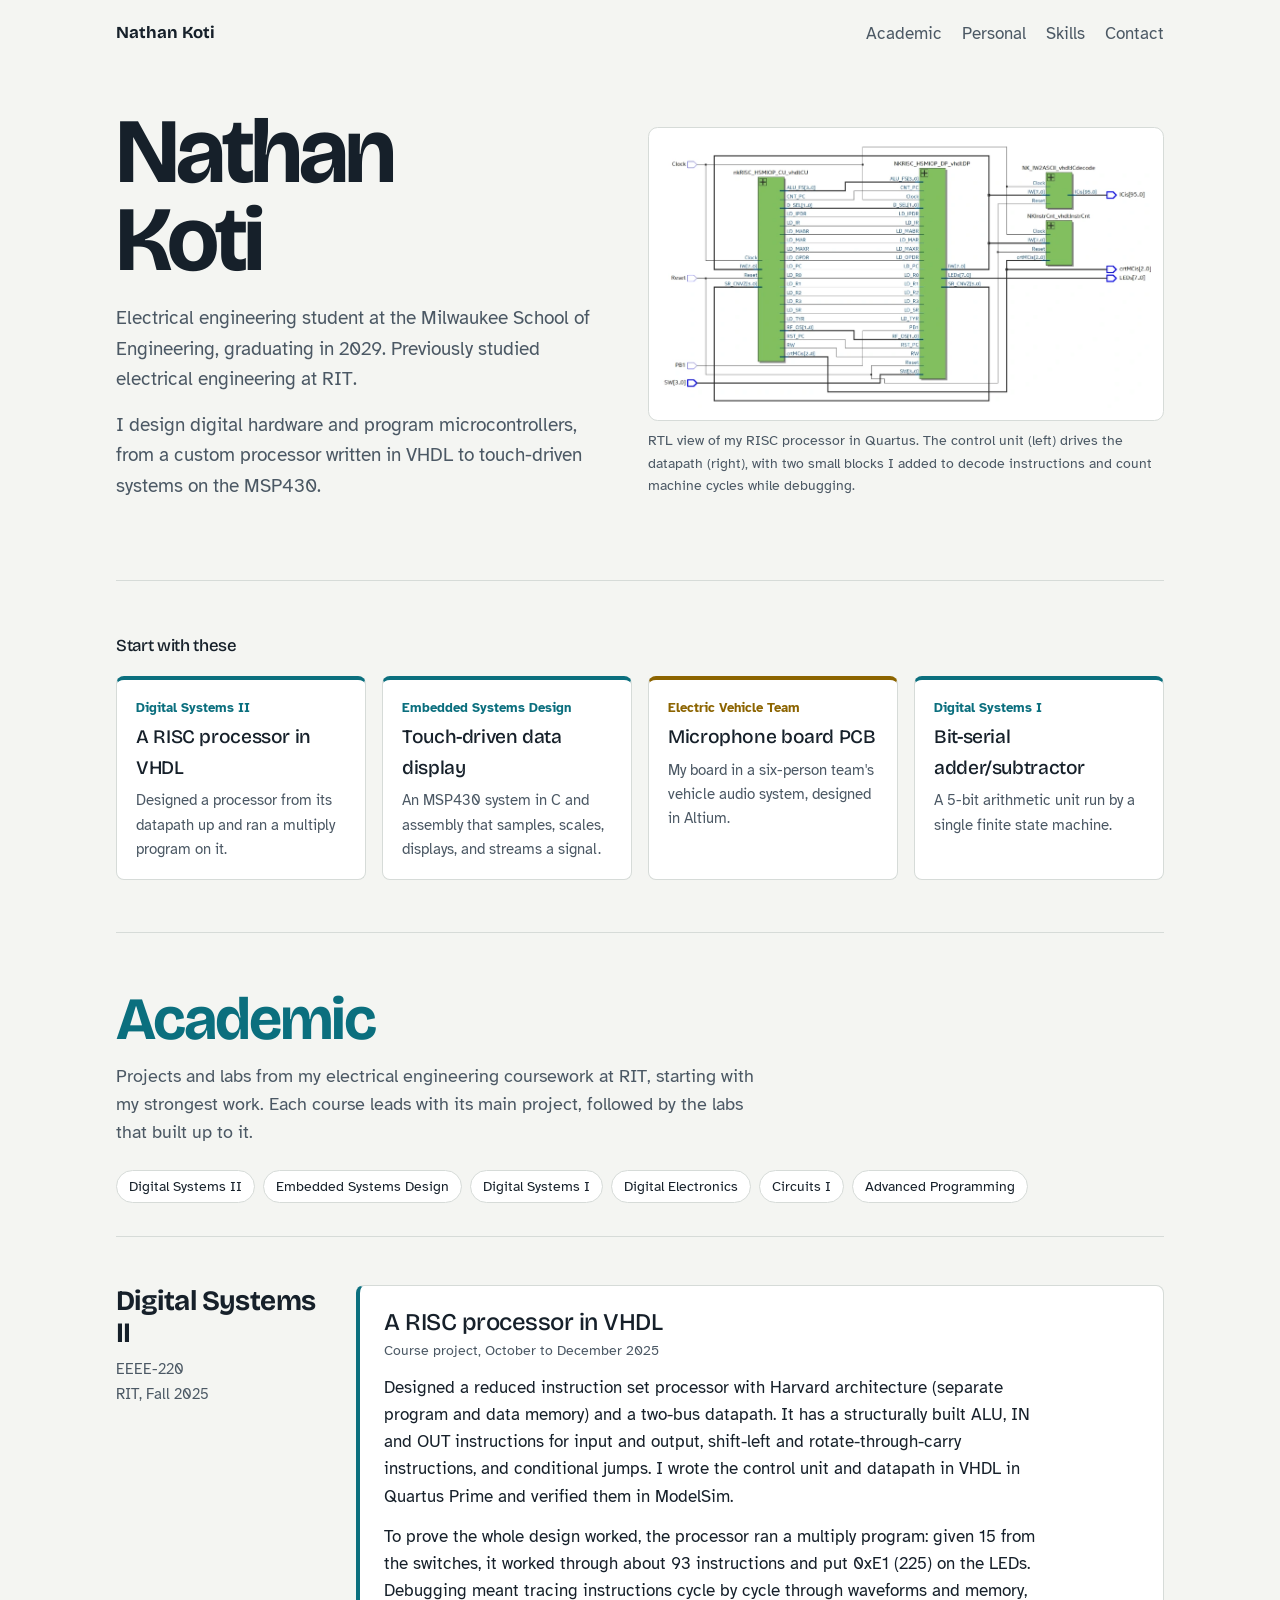
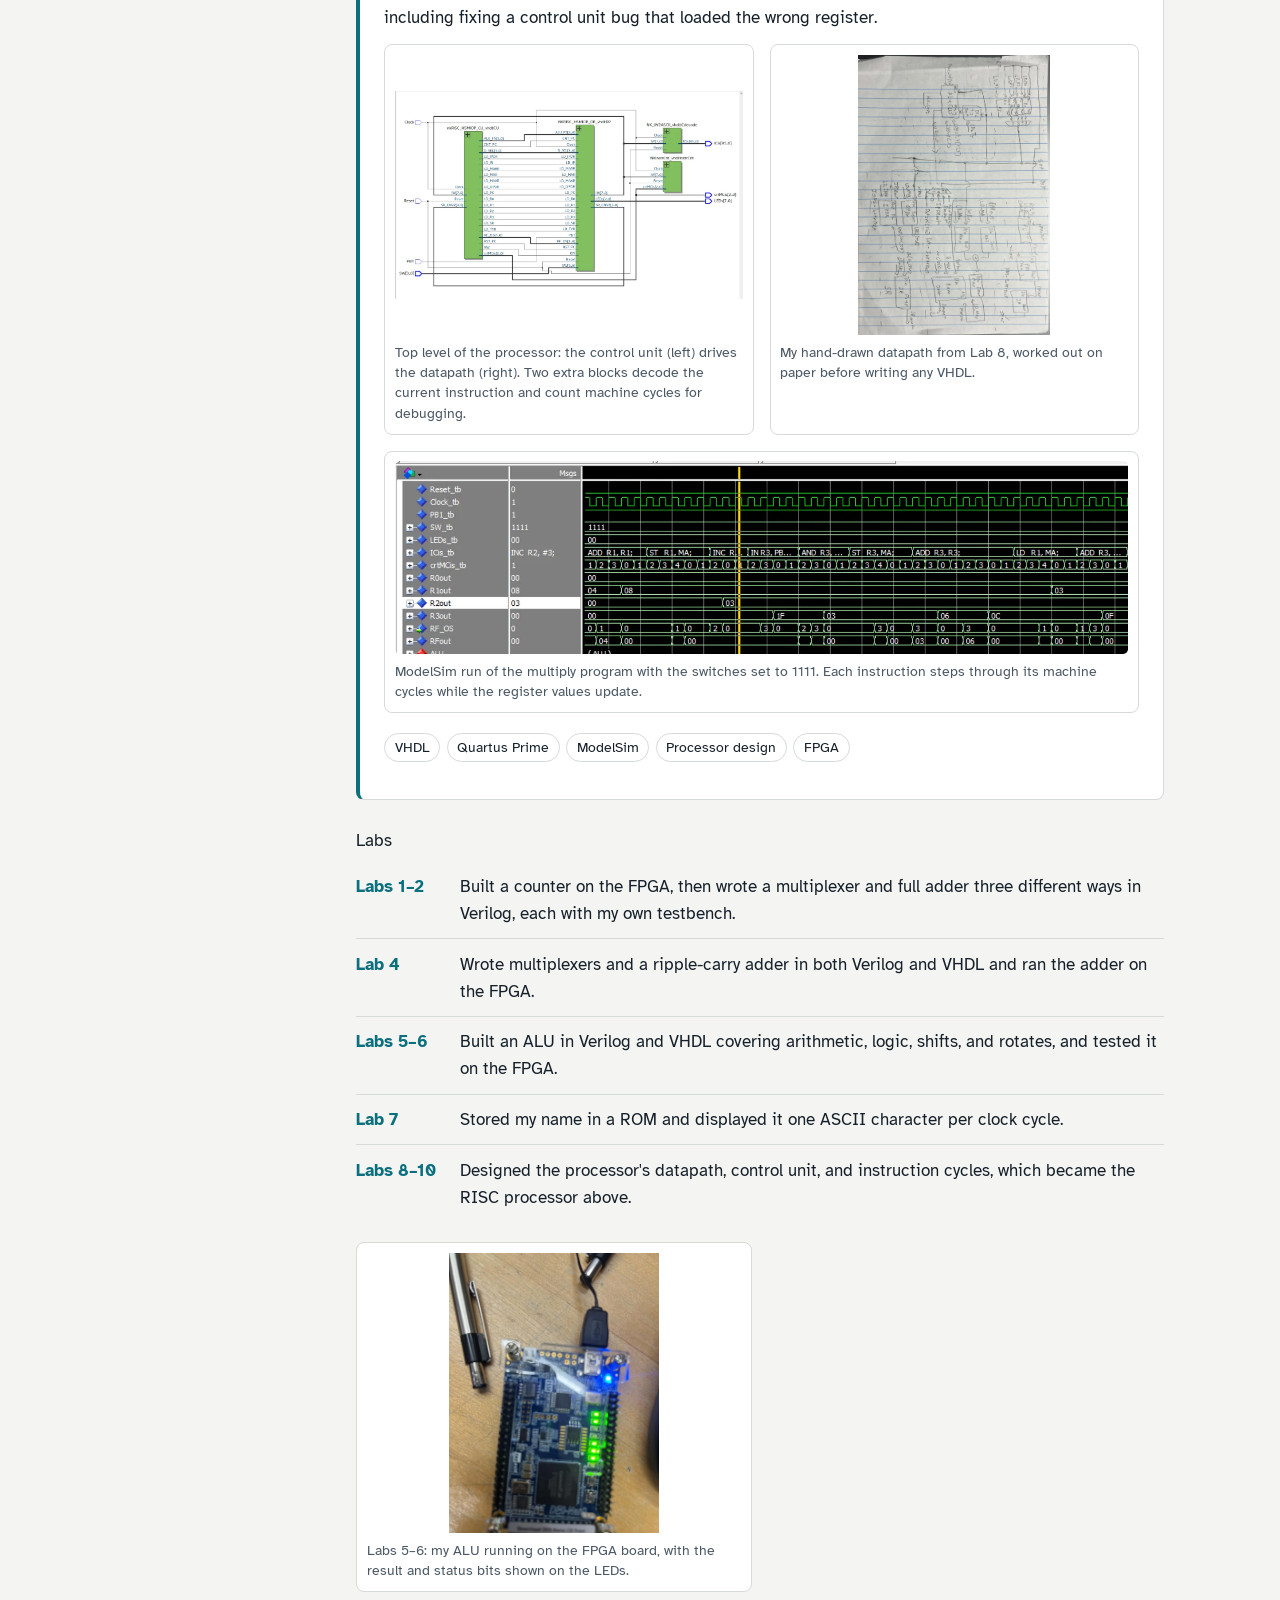
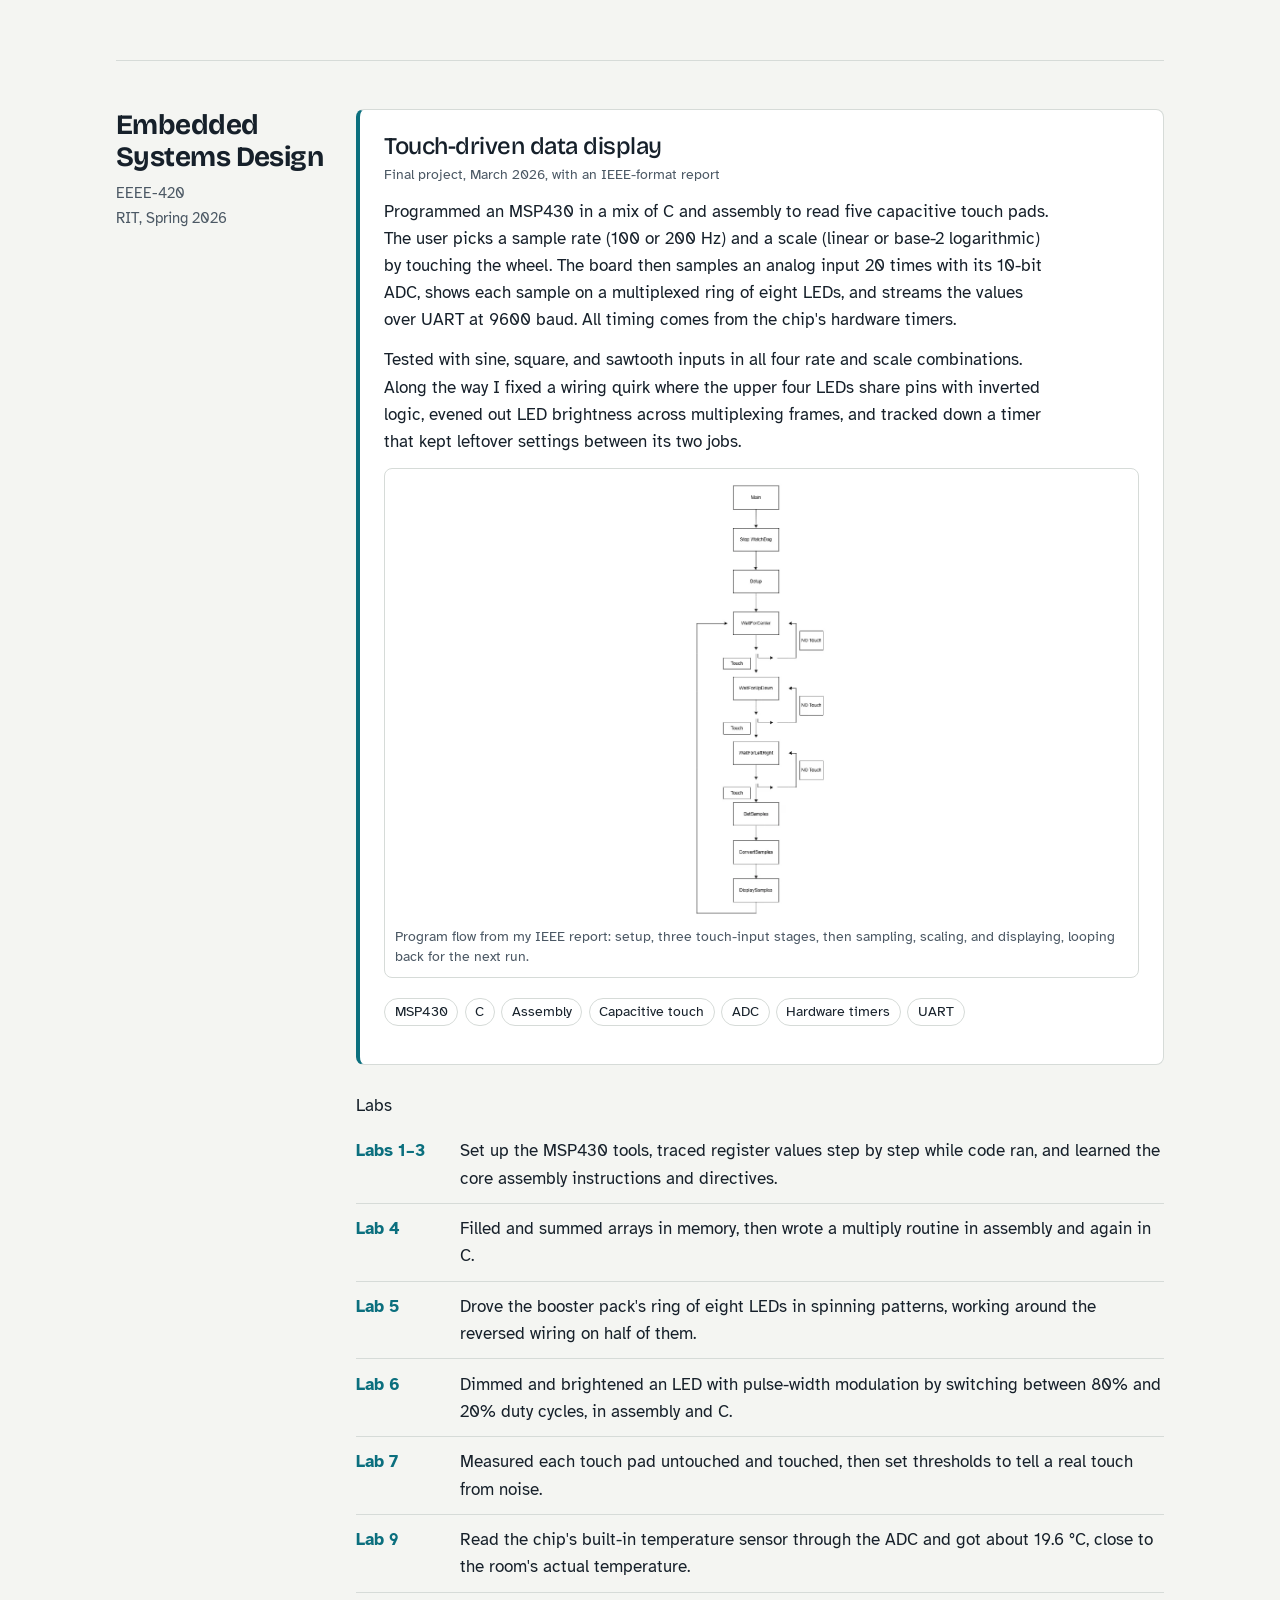
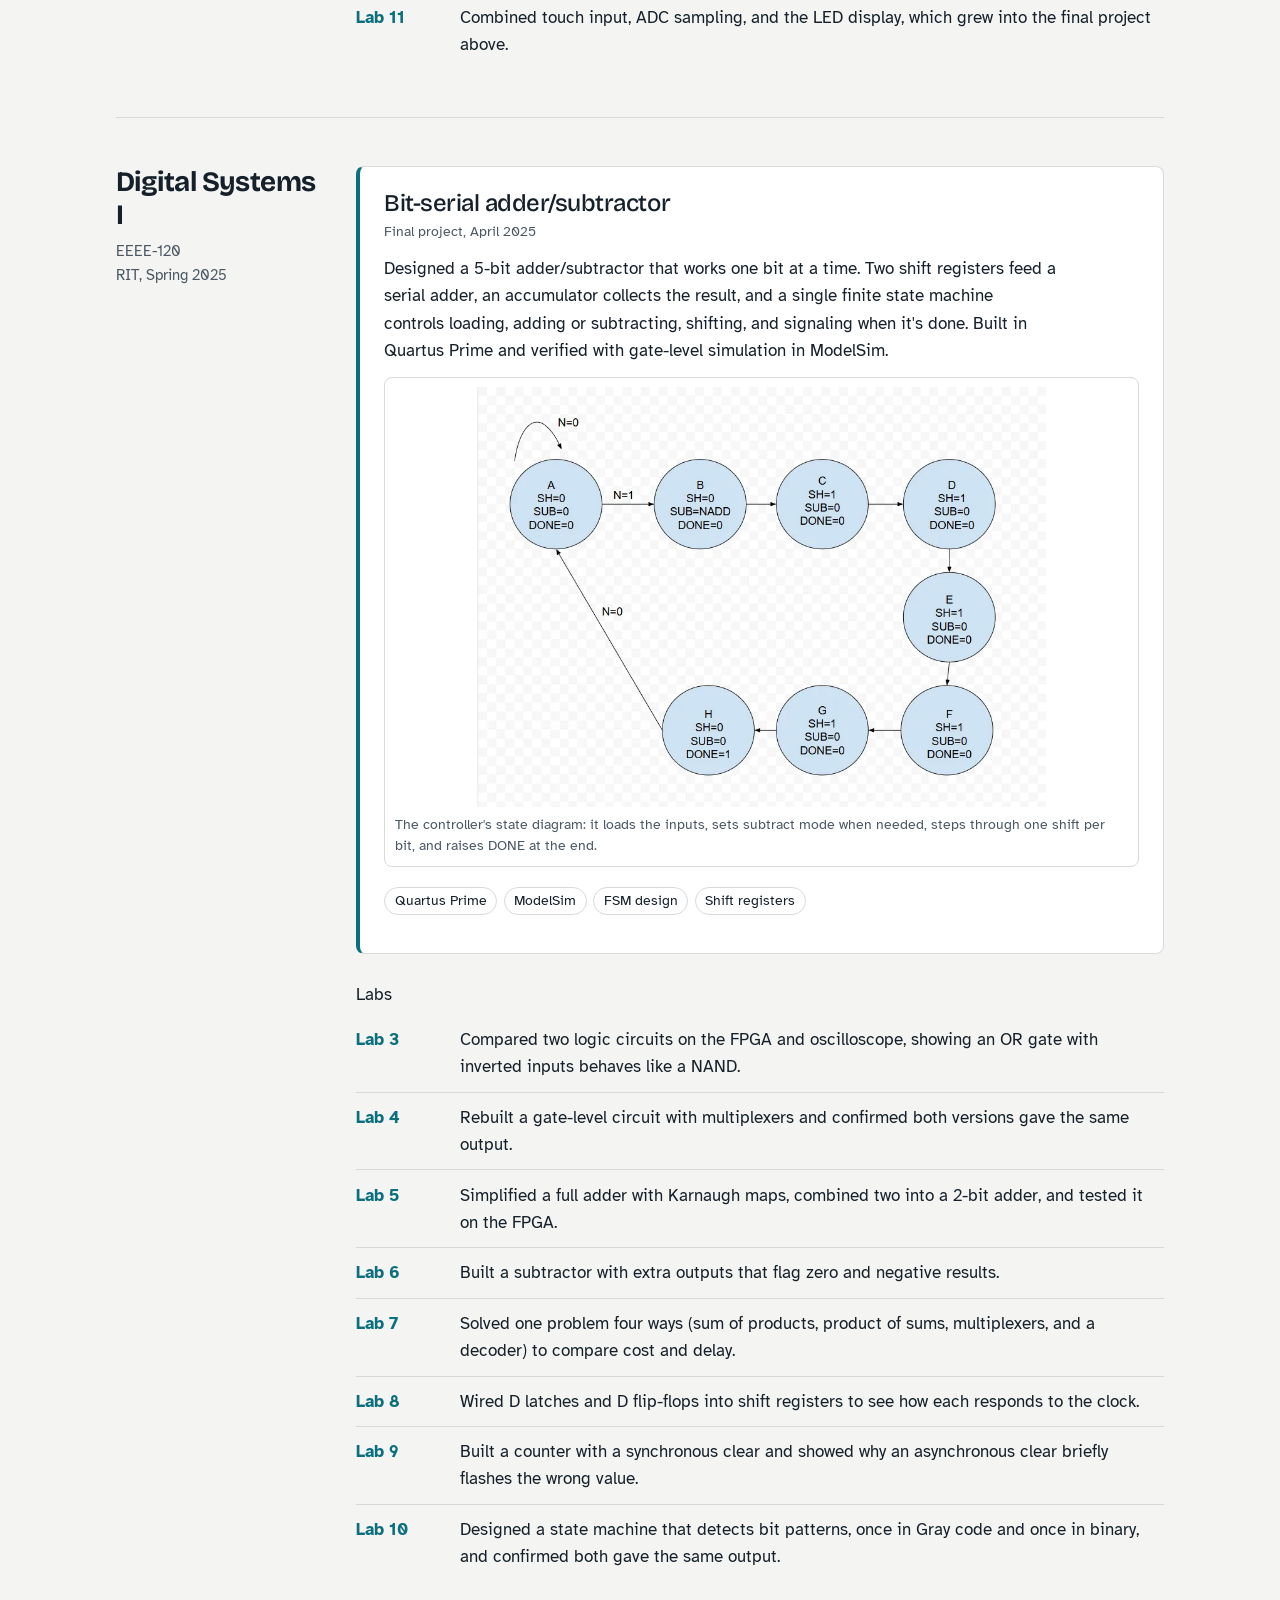
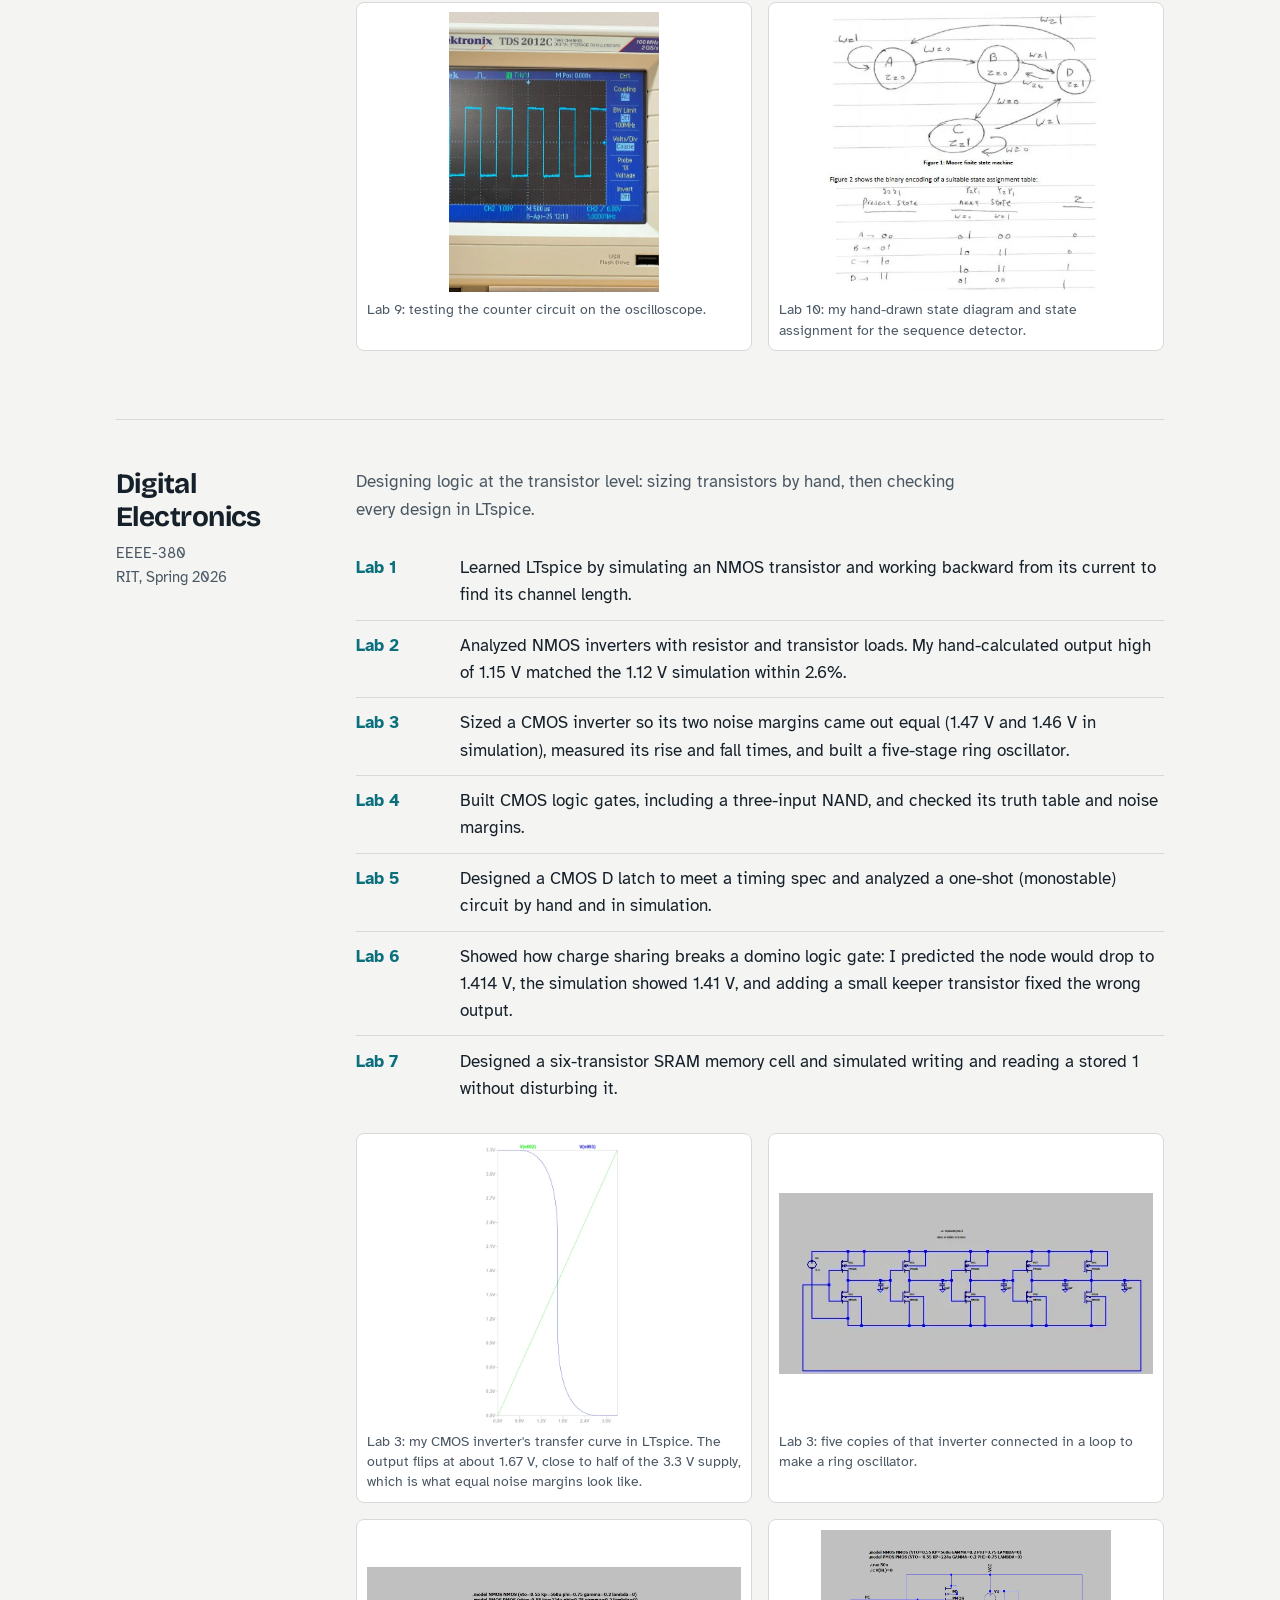
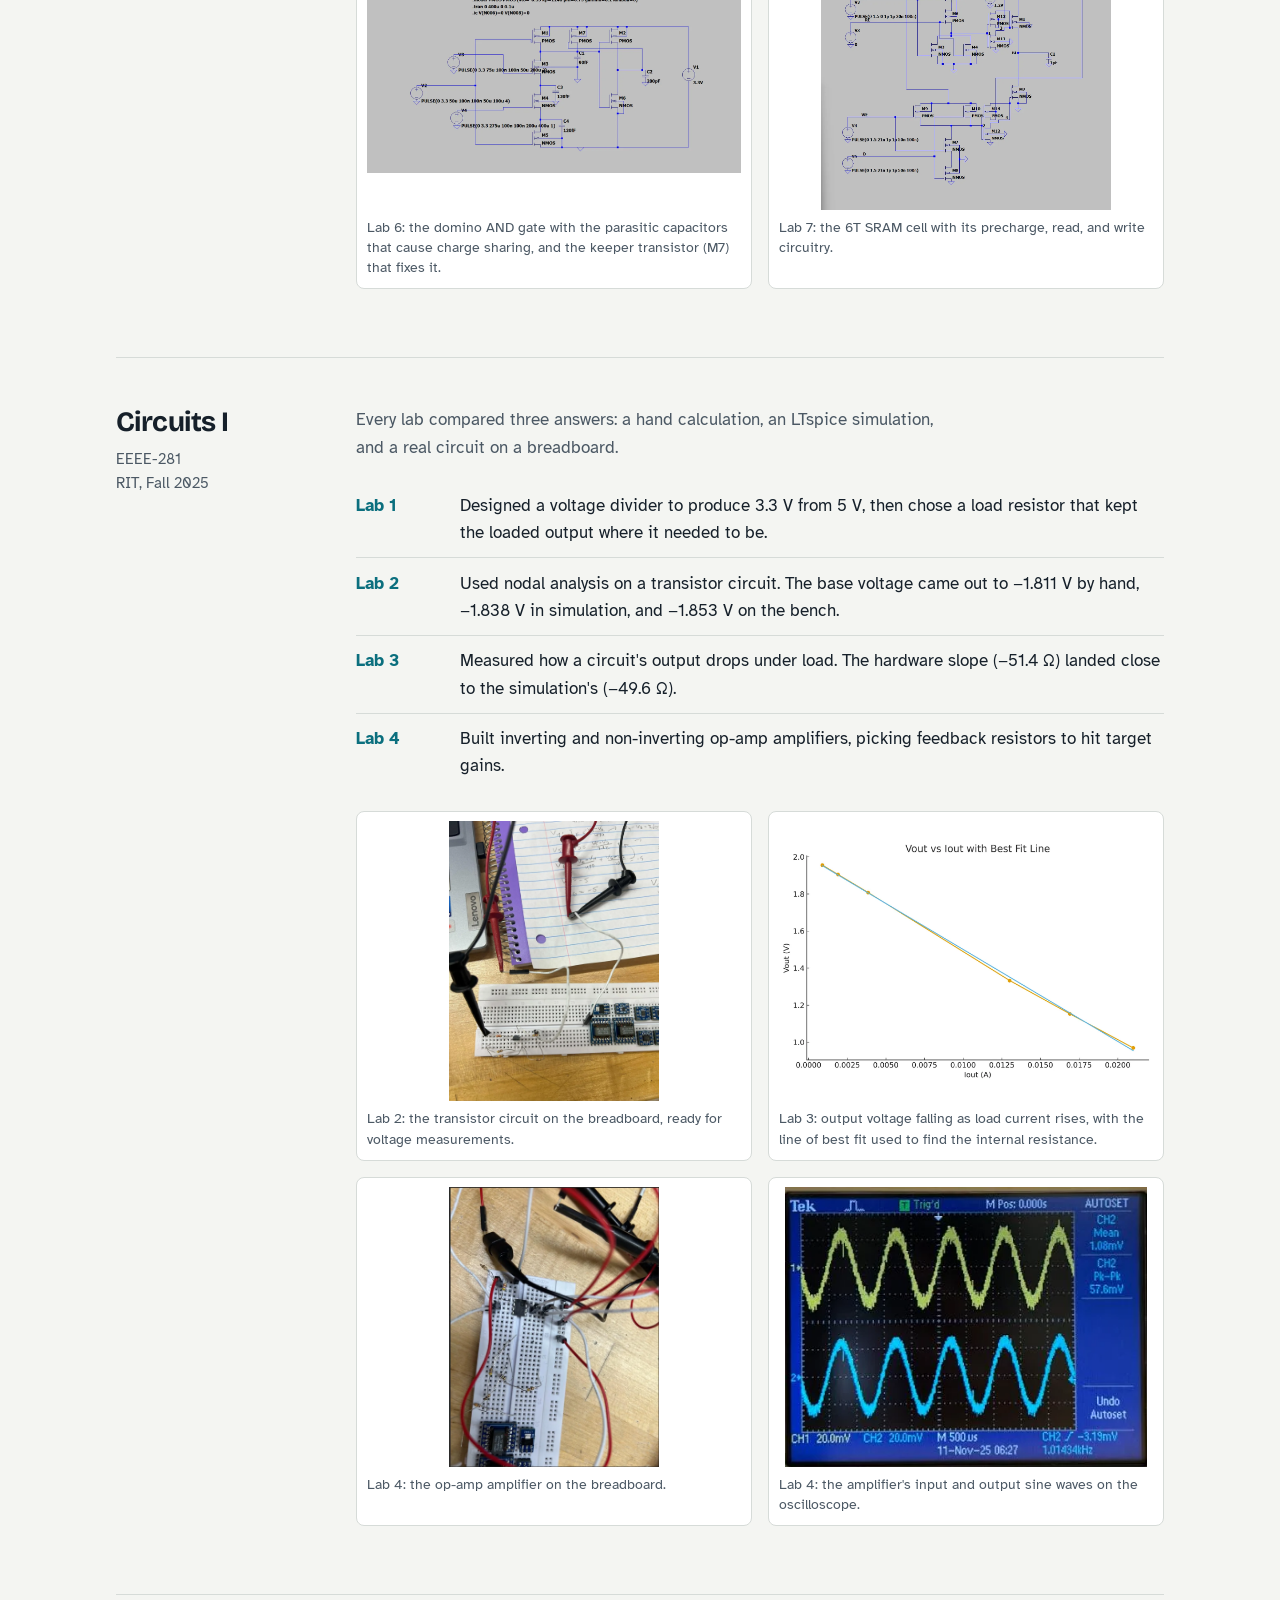
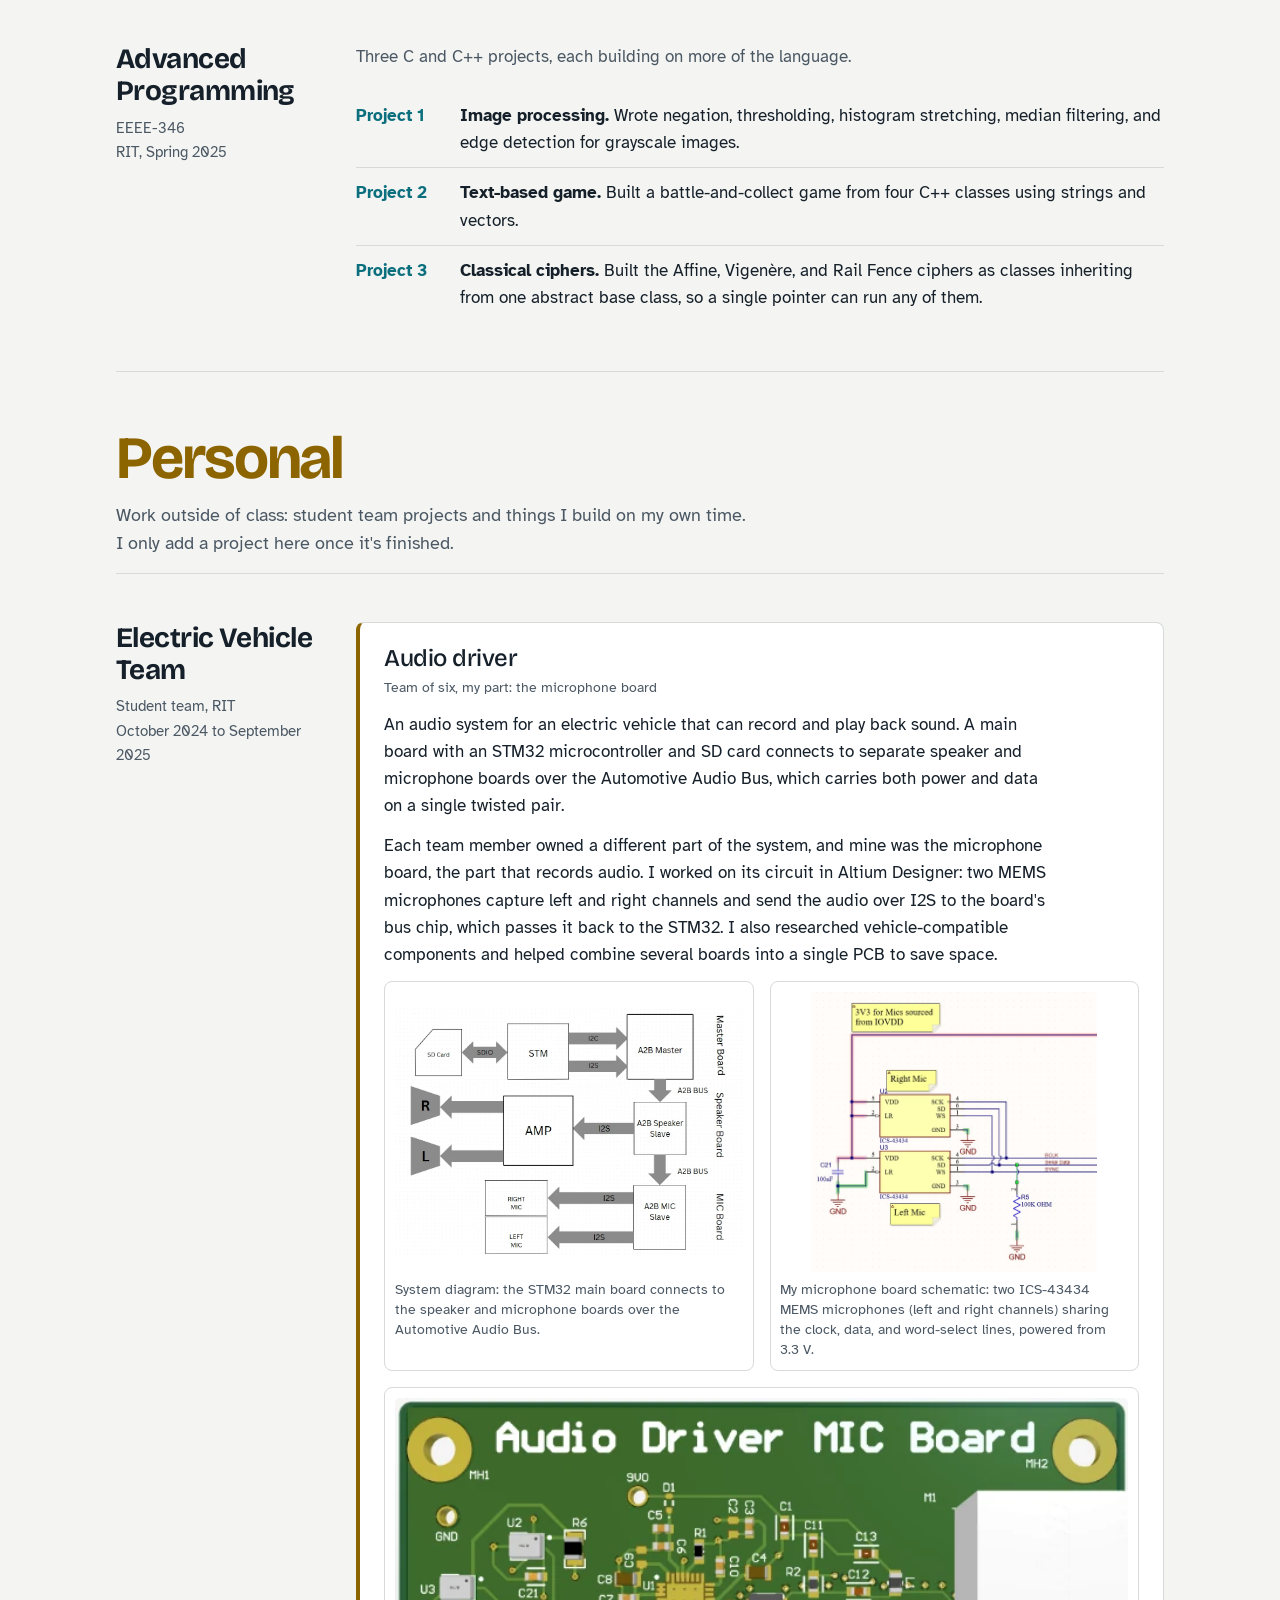
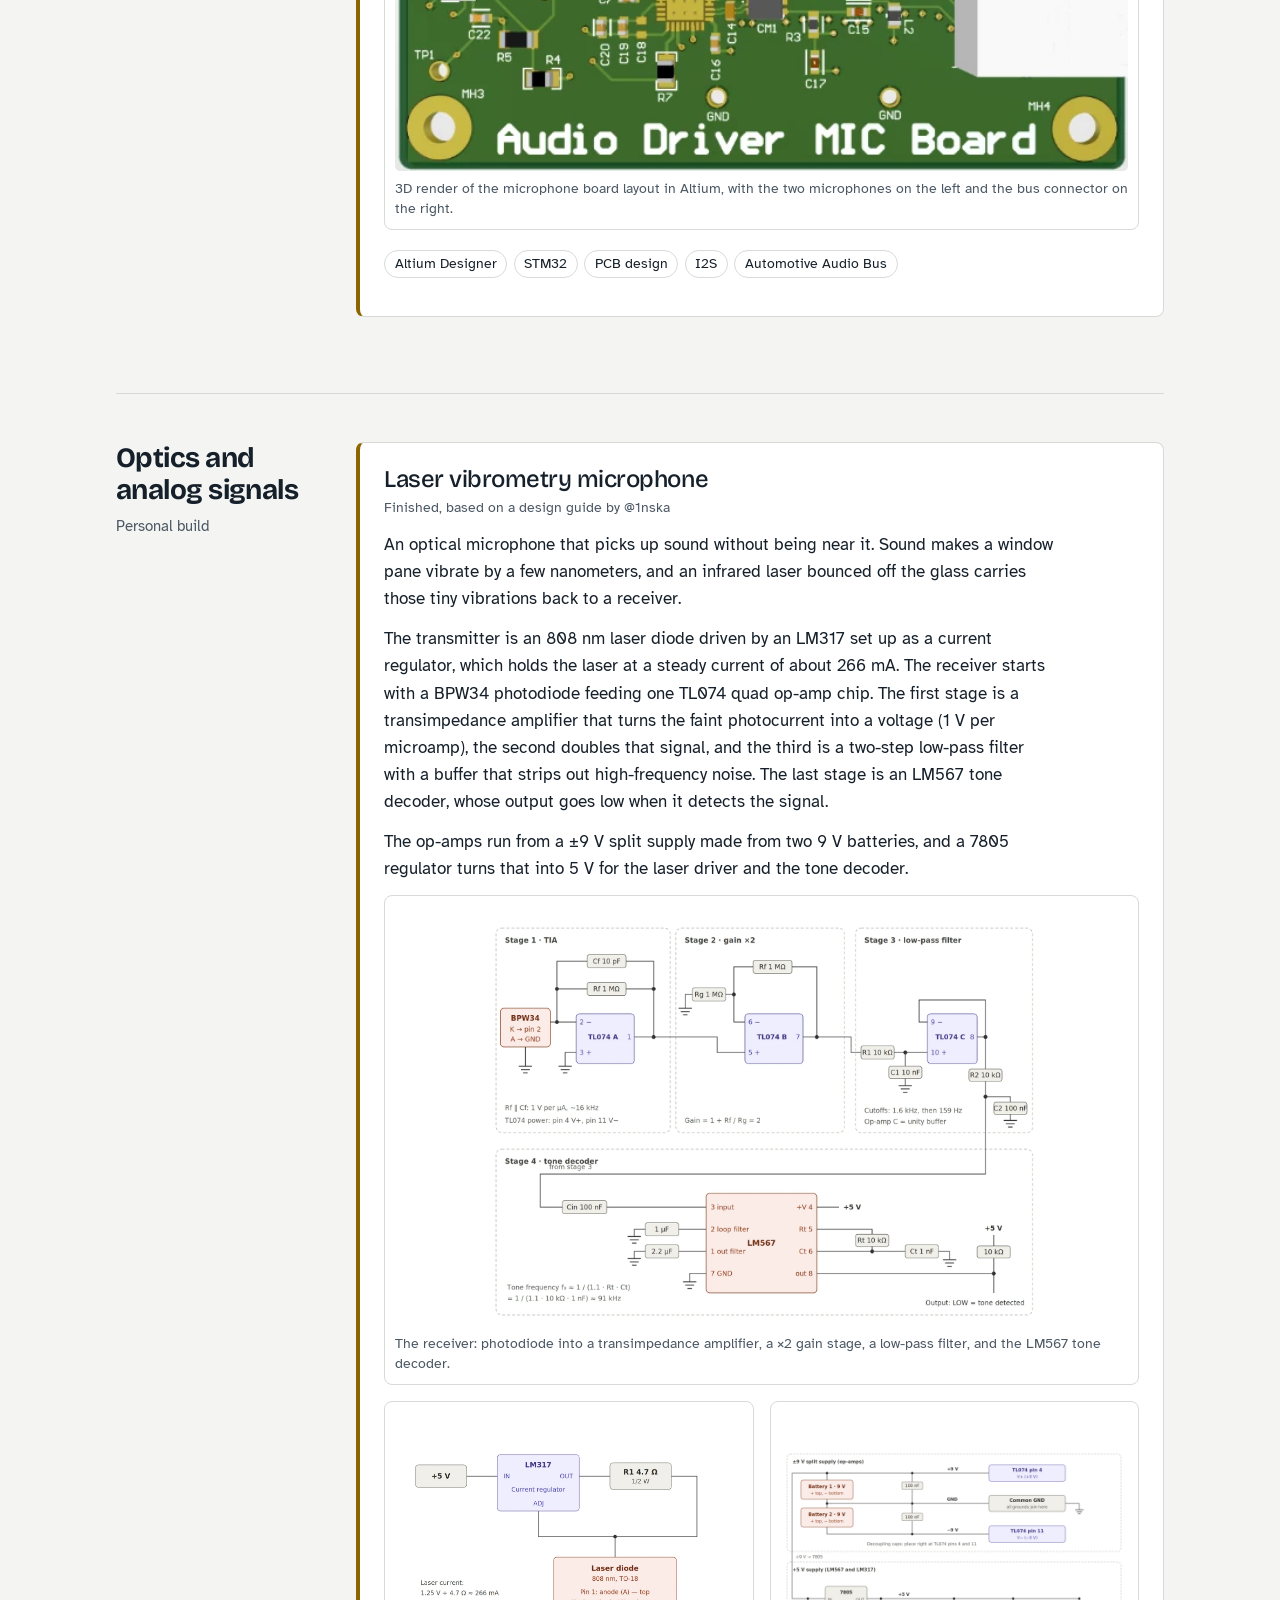
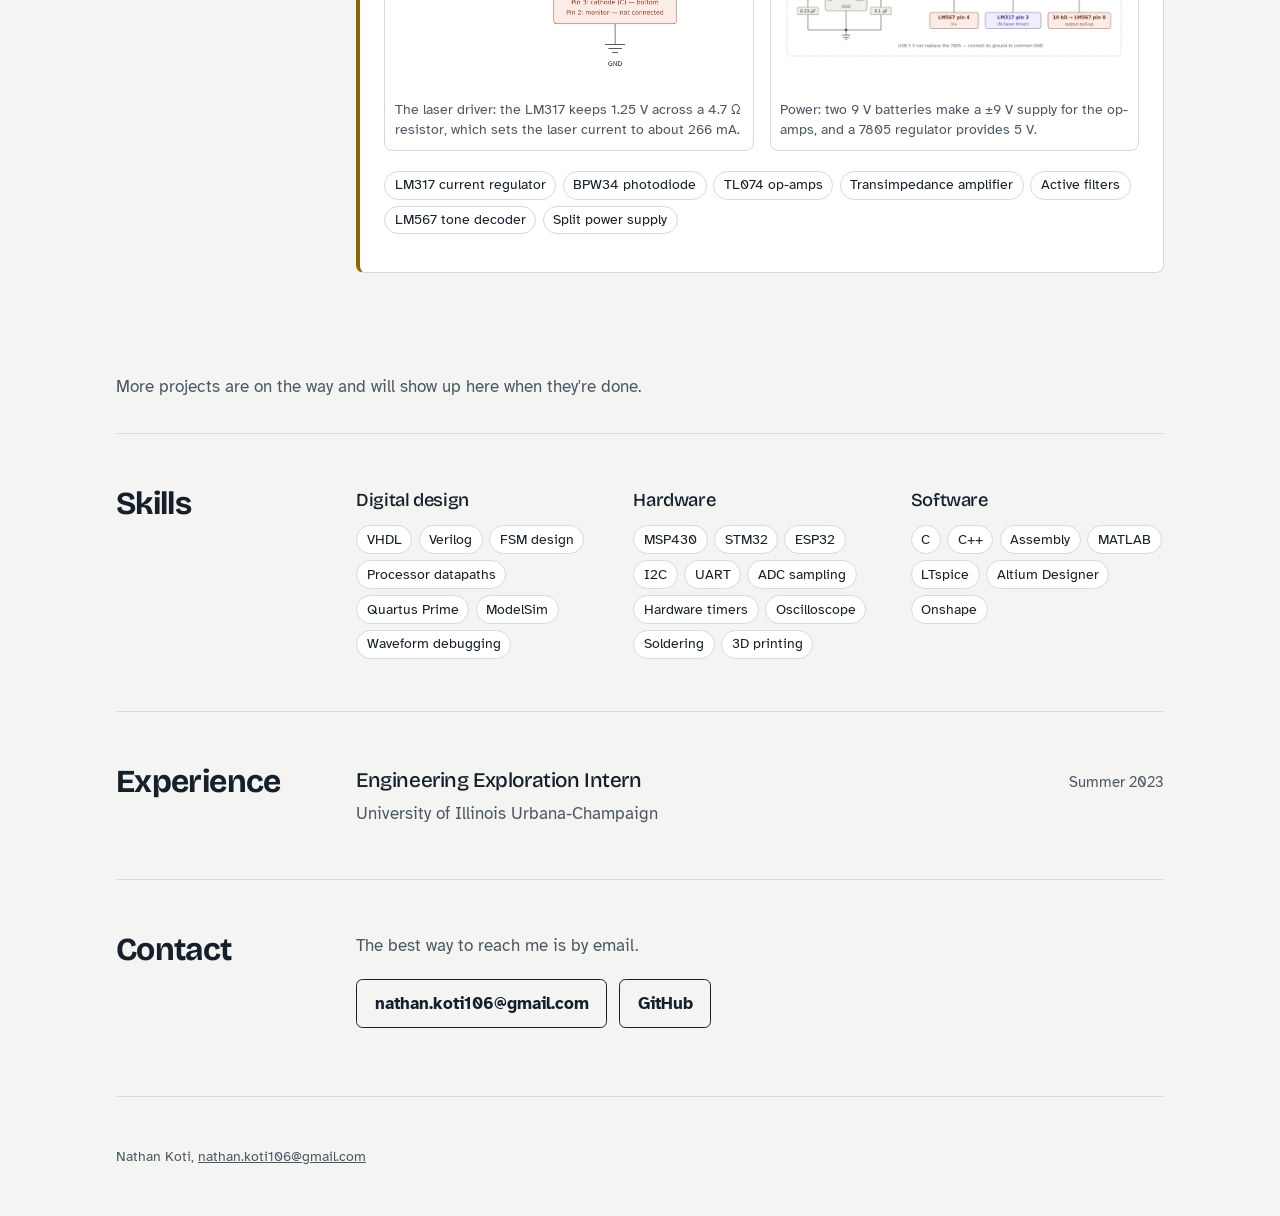
==== commit 5a0e2cc5: "Add files via upload" ====
--- a/index.html
+++ b/index.html
@@ -28,9 +28,9 @@
       <p>Electrical engineering student at the Milwaukee School of Engineering, graduating in 2029. Previously studied electrical engineering at RIT.</p>
       <p>I design digital hardware and program microcontrollers, from a custom processor written in VHDL to touch-driven systems on the MSP430.</p>
     </div>
-    <figure class="archfig">
-      <a href="#risc" aria-label="Jump to the RISC processor project"><svg class="arch" viewBox="0 0 480 330" role="img" aria-labelledby="arch-t"><title id="arch-t">Block diagram of my RISC processor: the program counter, program memory, and instruction register feed the control unit, which drives a two-bus datapath with registers, an ALU, a status register, a separate data memory, and input and output ports.</title><defs><marker id="ah" viewBox="0 0 10 10" refX="9" refY="5" markerWidth="7" markerHeight="7" orient="auto-start-reverse"><path d="M0,0 L10,5 L0,10 z" class="ahp"/></marker></defs><g class="st" style="--d:0s"><rect x="16" y="14" width="66" height="50" rx="7"/><text class="nm" x="49.0" y="37.0">PC</text><text class="sb" x="49.0" y="53.0">counter</text></g><g class="st" style="--d:0.12s"><rect x="100" y="14" width="108" height="50" rx="7"/><text class="nm" x="154.0" y="37.0">Program</text><text class="sb" x="154.0" y="53.0">memory</text></g><g class="st" style="--d:0.24s"><rect x="226" y="14" width="104" height="50" rx="7"/><text class="nm" x="278.0" y="37.0">Instruction</text><text class="sb" x="278.0" y="53.0">register</text></g><g class="st hot" style="--d:0.36s"><rect x="348" y="14" width="116" height="50" rx="7"/><text class="nm" x="406.0" y="37.0">Control unit</text><text class="sb" x="406.0" y="53.0">cycles MC0–MC4</text></g><g class="st" style="--d:.2s"><line class="w" x1="82" y1="39" x2="98" y2="39" marker-end="url(#ah)"/><line class="w" x1="208" y1="39" x2="224" y2="39" marker-end="url(#ah)"/><line class="w" x1="330" y1="39" x2="346" y2="39" marker-end="url(#ah)"/></g><g class="st" style="--d:.5s"><line class="w" x1="406" y1="64" x2="406" y2="100" marker-end="url(#ah)"/><text class="lb" x="396" y="88" text-anchor="end">load and select signals</text></g><g class="st" style="--d:.6s"><rect class="frame" x="8" y="104" width="464" height="216" rx="10"/><text class="lb" x="22" y="124" text-anchor="start">Datapath with two buses</text></g><g class="st" style="--d:0.72s"><rect x="24" y="136" width="100" height="50" rx="7"/><text class="nm" x="74.0" y="159.0">Registers</text><text class="sb" x="74.0" y="175.0">R0–R3</text></g><g class="st hot" style="--d:0.8s"><rect x="140" y="136" width="100" height="50" rx="7"/><text class="nm" x="190.0" y="159.0">ALU</text><text class="sb" x="190.0" y="175.0">SHLL · RRC</text></g><g class="st" style="--d:0.88s"><rect x="256" y="136" width="92" height="50" rx="7"/><text class="nm" x="302.0" y="159.0">Status</text><text class="sb" x="302.0" y="175.0">C N V Z</text></g><g class="st" style="--d:0.96s"><rect x="364" y="136" width="92" height="50" rx="7"/><text class="nm" x="410.0" y="159.0">IN port</text><text class="sb" x="410.0" y="175.0">switches</text></g><g class="st" style="--d:.7s"><line class="bus" x1="24" y1="212" x2="456" y2="212"/><line class="bus" x1="24" y1="228" x2="456" y2="228"/></g><g class="st" style="--d:1.04s"><rect x="24" y="254" width="100" height="50" rx="7"/><text class="nm" x="74.0" y="277.0">MAR</text><text class="sb" x="74.0" y="293.0">address</text></g><g class="st" style="--d:1.12s"><rect x="140" y="254" width="116" height="50" rx="7"/><text class="nm" x="198.0" y="277.0">Data</text><text class="sb" x="198.0" y="293.0">memory</text></g><g class="st" style="--d:1.2s"><rect x="272" y="254" width="76" height="50" rx="7"/><text class="nm" x="310.0" y="277.0">D_Sel</text><text class="sb" x="310.0" y="293.0">result mux</text></g><g class="st" style="--d:1.28s"><rect x="364" y="254" width="92" height="50" rx="7"/><text class="nm" x="410.0" y="277.0">OUT port</text><text class="sb" x="410.0" y="293.0">LEDs</text></g><g class="st" style="--d:1.36s"><line class="w" x1="52" y1="186" x2="52" y2="212"/><circle class="dt" cx="52" cy="212" r="3"/><line class="w" x1="96" y1="186" x2="96" y2="228"/><circle class="dt" cx="96" cy="228" r="3"/><line class="w" x1="172" y1="186" x2="172" y2="212"/><circle class="dt" cx="172" cy="212" r="3"/><line class="w" x1="208" y1="186" x2="208" y2="228"/><circle class="dt" cx="208" cy="228" r="3"/><line class="w" x1="302" y1="186" x2="302" y2="212"/><circle class="dt" cx="302" cy="212" r="3"/><line class="w" x1="410" y1="186" x2="410" y2="212"/><circle class="dt" cx="410" cy="212" r="3"/><line class="w" x1="74" y1="254" x2="74" y2="228"/><circle class="dt" cx="74" cy="228" r="3"/><line class="w" x1="198" y1="254" x2="198" y2="228"/><circle class="dt" cx="198" cy="228" r="3"/><line class="w" x1="310" y1="254" x2="310" y2="212"/><circle class="dt" cx="310" cy="212" r="3"/><line class="w" x1="410" y1="254" x2="410" y2="228"/><circle class="dt" cx="410" cy="228" r="3"/></g></svg></a>
-      <figcaption>My RISC processor in VHDL. It uses a Harvard design, so program memory (top) is separate from data memory, and the control unit runs a two-bus datapath.</figcaption>
+    <figure class="rtlfig">
+      <a href="#risc" aria-label="Jump to the RISC processor project"><img src="risc-rtl.webp" alt="Quartus RTL view of my RISC processor: the control unit block on the left wired to the datapath block on the right, with two smaller debug blocks" width="1053" height="575"></a>
+      <figcaption>RTL view of my RISC processor in Quartus. The control unit (left) drives the datapath (right), with two small blocks I added to decode instructions and count machine cycles while debugging.</figcaption>
     </figure>
   </section>
 
@@ -38,24 +38,24 @@
     <h2 id="hl" class="labs-title" style="margin-bottom:1rem">Start with these</h2>
     <div class="highlights four">
       <a class="highlight academic" href="#risc">
-        <span class="tagline">Academic</span>
+        <span class="tagline">Digital Systems II</span>
         <h3>A RISC processor in VHDL</h3>
         <p>Designed a processor from its datapath up and ran a multiply program on it.</p>
       </a>
       <a class="highlight academic" href="#touch-display">
-        <span class="tagline">Academic</span>
+        <span class="tagline">Embedded Systems Design</span>
         <h3>Touch-driven data display</h3>
         <p>An MSP430 system in C and assembly that samples, scales, displays, and streams a signal.</p>
       </a>
       <a class="highlight personal" href="#ev-team">
-        <span class="tagline">Personal</span>
-        <h3>EV team microphone board</h3>
+        <span class="tagline">Electric Vehicle Team</span>
+        <h3>Microphone board PCB</h3>
         <p>My board in a six-person team's vehicle audio system, designed in Altium.</p>
       </a>
-      <a class="highlight personal" href="#laser-microphone">
-        <span class="tagline">Personal</span>
-        <h3>Laser vibrometry microphone</h3>
-        <p>An optical microphone that hears sound through the vibrations of a window.</p>
+      <a class="highlight academic" href="#serial-adder">
+        <span class="tagline">Digital Systems I</span>
+        <h3>Bit-serial adder/subtractor</h3>
+        <p>A 5-bit arithmetic unit run by a single finite state machine.</p>
       </a>
     </div>
   </section>
@@ -63,16 +63,50 @@
   <div class="academic">
   <div class="section-head" id="academic">
     <h2>Academic</h2>
-    <p>Projects and labs from my electrical engineering coursework at RIT, newest first. Each course leads with its main project, followed by the labs that built up to it.</p>
+    <p>Projects and labs from my electrical engineering coursework at RIT, starting with my strongest work. Each course leads with its main project, followed by the labs that built up to it.</p>
     <ul class="jump" aria-label="Jump to a course">
+      <li><a href="#eeee220">Digital Systems II</a></li>
       <li><a href="#eeee420">Embedded Systems Design</a></li>
+      <li><a href="#eeee120">Digital Systems I</a></li>
       <li><a href="#eeee380">Digital Electronics</a></li>
-      <li><a href="#eeee220">Digital Systems II</a></li>
       <li><a href="#eeee281">Circuits I</a></li>
-      <li><a href="#eeee120">Digital Systems I</a></li>
       <li><a href="#eeee346">Advanced Programming</a></li>
     </ul>
   </div>
+
+  <!-- EEEE-220 -->
+  <section class="course split" id="eeee220">
+    <div class="course-meta">
+      <h2>Digital Systems II</h2>
+      <span>EEEE-220</span>
+      <span>RIT, Fall 2025</span>
+    </div>
+    <div>
+      <article class="feature" id="risc">
+        <h3>A RISC processor in VHDL</h3>
+        <p class="when">Course project, October to December 2025</p>
+        <p>Designed a reduced instruction set processor with Harvard architecture (separate program and data memory) and a two-bus datapath. It has a structurally built ALU, IN and OUT instructions for input and output, shift-left and rotate-through-carry instructions, and conditional jumps. I wrote the control unit and datapath in VHDL in Quartus Prime and verified them in ModelSim.</p>
+        <p>To prove the whole design worked, the processor ran a multiply program: given 15 from the switches, it worked through about 93 instructions and put 0xE1 (225) on the LEDs. Debugging meant tracing instructions cycle by cycle through waveforms and memory, including fixing a control unit bug that loaded the wrong register.</p>
+        <div class="figs">
+          <figure><a href="risc-top-level.webp"><img src="risc-top-level.webp" alt="Top-level block diagram of the RISC processor" width="1081" height="645" loading="lazy"></a><figcaption>Top level of the processor: the control unit (left) drives the datapath (right). Two extra blocks decode the current instruction and count machine cycles for debugging.</figcaption></figure>
+          <figure><a href="risc-datapath-sketch.webp"><img src="risc-datapath-sketch.webp" alt="Hand-drawn datapath sketch" width="961" height="1400" loading="lazy"></a><figcaption>My hand-drawn datapath from Lab 8, worked out on paper before writing any VHDL.</figcaption></figure>
+          <figure class="wide"><a href="risc-waveform.webp"><img src="risc-waveform.webp" alt="ModelSim waveform of the processor running a program" width="1400" height="368" loading="lazy"></a><figcaption>ModelSim run of the multiply program with the switches set to 1111. Each instruction steps through its machine cycles while the register values update.</figcaption></figure>
+        </div>
+        <ul class="tags"><li>VHDL</li><li>Quartus Prime</li><li>ModelSim</li><li>Processor design</li><li>FPGA</li></ul>
+      </article>
+      <p class="labs-title">Labs</p>
+      <ul class="labs">
+        <li><span class="n">Labs 1–2</span><span>Built a counter on the FPGA, then wrote a multiplexer and full adder three different ways in Verilog, each with my own testbench.</span></li>
+        <li><span class="n">Lab 4</span><span>Wrote multiplexers and a ripple-carry adder in both Verilog and VHDL and ran the adder on the FPGA.</span></li>
+        <li><span class="n">Labs 5–6</span><span>Built an ALU in Verilog and VHDL covering arithmetic, logic, shifts, and rotates, and tested it on the FPGA.</span></li>
+        <li><span class="n">Lab 7</span><span>Stored my name in a ROM and displayed it one ASCII character per clock cycle.</span></li>
+        <li><span class="n">Labs 8–10</span><span>Designed the processor's datapath, control unit, and instruction cycles, which became the RISC processor above.</span></li>
+      </ul>
+      <div class="figs">
+        <figure><a href="alu-fpga.webp"><img src="alu-fpga.webp" alt="FPGA board with LEDs lit showing an ALU result" width="923" height="1231" loading="lazy"></a><figcaption>Labs 5–6: my ALU running on the FPGA board, with the result and status bits shown on the LEDs.</figcaption></figure>
+      </div>
+    </div>
+  </section>
 
   <!-- EEEE-420 -->
   <section class="course split" id="eeee420">
@@ -102,91 +136,6 @@
         <li><span class="n">Lab 9</span><span>Read the chip's built-in temperature sensor through the ADC and got about 19.6 °C, close to the room's actual temperature.</span></li>
         <li><span class="n">Lab 11</span><span>Combined touch input, ADC sampling, and the LED display, which grew into the final project above.</span></li>
       </ul>
-    </div>
-  </section>
-
-  <!-- EEEE-380 -->
-  <section class="course split" id="eeee380">
-    <div class="course-meta">
-      <h2>Digital Electronics</h2>
-      <span>EEEE-380</span>
-      <span>RIT, Spring 2026</span>
-    </div>
-    <div>
-      <p class="lede" style="margin:0 0 1.25rem">Designing logic at the transistor level: sizing transistors by hand, then checking every design in LTspice.</p>
-      <ul class="labs">
-        <li><span class="n">Lab 1</span><span>Learned LTspice by simulating an NMOS transistor and working backward from its current to find its channel length.</span></li>
-        <li><span class="n">Lab 2</span><span>Analyzed NMOS inverters with resistor and transistor loads. My hand-calculated output high of 1.15 V matched the 1.12 V simulation within 2.6%.</span></li>
-        <li><span class="n">Lab 3</span><span>Sized a CMOS inverter so its two noise margins came out equal (1.47 V and 1.46 V in simulation), measured its rise and fall times, and built a five-stage ring oscillator.</span></li>
-        <li><span class="n">Lab 4</span><span>Built CMOS logic gates, including a three-input NAND, and checked its truth table and noise margins.</span></li>
-        <li><span class="n">Lab 5</span><span>Designed a CMOS D latch to meet a timing spec and analyzed a one-shot (monostable) circuit by hand and in simulation.</span></li>
-        <li><span class="n">Lab 6</span><span>Showed how charge sharing breaks a domino logic gate: I predicted the node would drop to 1.414 V, the simulation showed 1.41 V, and adding a small keeper transistor fixed the wrong output.</span></li>
-        <li><span class="n">Lab 7</span><span>Designed a six-transistor SRAM memory cell and simulated writing and reading a stored 1 without disturbing it.</span></li>
-      </ul>
-      <div class="figs">
-        <figure><a href="inverter-vtc.webp"><img src="inverter-vtc.webp" alt="LTspice voltage transfer curve of a CMOS inverter" width="378" height="773" loading="lazy"></a><figcaption>Lab 3: my CMOS inverter's transfer curve in LTspice. The output flips at about 1.67 V, close to half of the 3.3 V supply, which is what equal noise margins look like.</figcaption></figure>
-        <figure><a href="ring-oscillator.webp"><img src="ring-oscillator.webp" alt="LTspice schematic of a five-stage ring oscillator" width="415" height="200" loading="lazy"></a><figcaption>Lab 3: five copies of that inverter connected in a loop to make a ring oscillator.</figcaption></figure>
-        <figure><a href="domino-keeper.webp"><img src="domino-keeper.webp" alt="LTspice schematic of a domino AND gate with a keeper transistor" width="1400" height="770" loading="lazy"></a><figcaption>Lab 6: the domino AND gate with the parasitic capacitors that cause charge sharing, and the keeper transistor (M7) that fixes it.</figcaption></figure>
-        <figure><a href="sram-cell.webp"><img src="sram-cell.webp" alt="LTspice schematic of a six-transistor SRAM cell" width="1119" height="1077" loading="lazy"></a><figcaption>Lab 7: the 6T SRAM cell with its precharge, read, and write circuitry.</figcaption></figure>
-      </div>
-    </div>
-  </section>
-
-  <!-- EEEE-220 -->
-  <section class="course split" id="eeee220">
-    <div class="course-meta">
-      <h2>Digital Systems II</h2>
-      <span>EEEE-220</span>
-      <span>RIT, Fall 2025</span>
-    </div>
-    <div>
-      <article class="feature" id="risc">
-        <h3>A RISC processor in VHDL</h3>
-        <p class="when">Course project, October to December 2025</p>
-        <p>Designed a reduced instruction set processor with Harvard architecture (separate program and data memory) and a two-bus datapath. It has a structurally built ALU, IN and OUT instructions for input and output, shift-left and rotate-through-carry instructions, and conditional jumps. I wrote the control unit and datapath in VHDL in Quartus Prime and verified them in ModelSim.</p>
-        <p>To prove the whole design worked, the processor ran a multiply program: given 15 from the switches, it worked through about 93 instructions and put 0xE1 (225) on the LEDs. Debugging meant tracing instructions cycle by cycle through waveforms and memory, including fixing a control unit bug that loaded the wrong register.</p>
-        <div class="figs">
-          <figure><a href="risc-top-level.webp"><img src="risc-top-level.webp" alt="Top-level block diagram of the RISC processor" width="1081" height="645" loading="lazy"></a><figcaption>Top level of the processor: the control unit (left) drives the datapath (right). Two extra blocks decode the current instruction and count machine cycles for debugging.</figcaption></figure>
-          <figure><a href="risc-datapath-sketch.webp"><img src="risc-datapath-sketch.webp" alt="Hand-drawn datapath sketch" width="961" height="1400" loading="lazy"></a><figcaption>My hand-drawn datapath from Lab 8, worked out on paper before writing any VHDL.</figcaption></figure>
-          <figure class="wide"><a href="risc-waveform.webp"><img src="risc-waveform.webp" alt="ModelSim waveform of the processor running a program" width="1400" height="368" loading="lazy"></a><figcaption>ModelSim run of the multiply program with the switches set to 1111. Each instruction steps through its machine cycles while the register values update.</figcaption></figure>
-        </div>
-        <ul class="tags"><li>VHDL</li><li>Quartus Prime</li><li>ModelSim</li><li>Processor design</li><li>FPGA</li></ul>
-      </article>
-      <p class="labs-title">Labs</p>
-      <ul class="labs">
-        <li><span class="n">Labs 1–2</span><span>Built a counter on the FPGA, then wrote a multiplexer and full adder three different ways in Verilog, each with my own testbench.</span></li>
-        <li><span class="n">Lab 4</span><span>Wrote multiplexers and a ripple-carry adder in both Verilog and VHDL and ran the adder on the FPGA.</span></li>
-        <li><span class="n">Labs 5–6</span><span>Built an ALU in Verilog and VHDL covering arithmetic, logic, shifts, and rotates, and tested it on the FPGA.</span></li>
-        <li><span class="n">Lab 7</span><span>Stored my name in a ROM and displayed it one ASCII character per clock cycle.</span></li>
-        <li><span class="n">Labs 8–10</span><span>Designed the processor's datapath, control unit, and instruction cycles, which became the RISC processor above.</span></li>
-      </ul>
-      <div class="figs">
-        <figure><a href="alu-fpga.webp"><img src="alu-fpga.webp" alt="FPGA board with LEDs lit showing an ALU result" width="923" height="1231" loading="lazy"></a><figcaption>Labs 5–6: my ALU running on the FPGA board, with the result and status bits shown on the LEDs.</figcaption></figure>
-      </div>
-    </div>
-  </section>
-
-  <!-- EEEE-281 -->
-  <section class="course split" id="eeee281">
-    <div class="course-meta">
-      <h2>Circuits I</h2>
-      <span>EEEE-281</span>
-      <span>RIT, Fall 2025</span>
-    </div>
-    <div>
-      <p class="lede" style="margin:0 0 1.25rem">Every lab compared three answers: a hand calculation, an LTspice simulation, and a real circuit on a breadboard.</p>
-      <ul class="labs">
-        <li><span class="n">Lab 1</span><span>Designed a voltage divider to produce 3.3 V from 5 V, then chose a load resistor that kept the loaded output where it needed to be.</span></li>
-        <li><span class="n">Lab 2</span><span>Used nodal analysis on a transistor circuit. The base voltage came out to −1.811 V by hand, −1.838 V in simulation, and −1.853 V on the bench.</span></li>
-        <li><span class="n">Lab 3</span><span>Measured how a circuit's output drops under load. The hardware slope (−51.4 Ω) landed close to the simulation's (−49.6 Ω).</span></li>
-        <li><span class="n">Lab 4</span><span>Built inverting and non-inverting op-amp amplifiers, picking feedback resistors to hit target gains.</span></li>
-      </ul>
-      <div class="figs">
-        <figure><a href="bjt-breadboard.webp"><img src="bjt-breadboard.webp" alt="Transistor circuit on a breadboard with measurement probes" width="1049" height="1400" loading="lazy"></a><figcaption>Lab 2: the transistor circuit on the breadboard, ready for voltage measurements.</figcaption></figure>
-        <figure><a href="thevenin-plot.webp"><img src="thevenin-plot.webp" alt="Graph of output voltage versus load current with a best-fit line" width="1400" height="910" loading="lazy"></a><figcaption>Lab 3: output voltage falling as load current rises, with the line of best fit used to find the internal resistance.</figcaption></figure>
-        <figure><a href="opamp-breadboard.webp"><img src="opamp-breadboard.webp" alt="Op-amp amplifier built on a breadboard" width="917" height="1217" loading="lazy"></a><figcaption>Lab 4: the op-amp amplifier on the breadboard.</figcaption></figure>
-        <figure><a href="opamp-scope.webp"><img src="opamp-scope.webp" alt="Oscilloscope screen showing op-amp input and output sine waves" width="435" height="337" loading="lazy"></a><figcaption>Lab 4: the amplifier's input and output sine waves on the oscilloscope.</figcaption></figure>
-      </div>
     </div>
   </section>
 
@@ -225,6 +174,57 @@
     </div>
   </section>
 
+  <!-- EEEE-380 -->
+  <section class="course split" id="eeee380">
+    <div class="course-meta">
+      <h2>Digital Electronics</h2>
+      <span>EEEE-380</span>
+      <span>RIT, Spring 2026</span>
+    </div>
+    <div>
+      <p class="lede" style="margin:0 0 1.25rem">Designing logic at the transistor level: sizing transistors by hand, then checking every design in LTspice.</p>
+      <ul class="labs">
+        <li><span class="n">Lab 1</span><span>Learned LTspice by simulating an NMOS transistor and working backward from its current to find its channel length.</span></li>
+        <li><span class="n">Lab 2</span><span>Analyzed NMOS inverters with resistor and transistor loads. My hand-calculated output high of 1.15 V matched the 1.12 V simulation within 2.6%.</span></li>
+        <li><span class="n">Lab 3</span><span>Sized a CMOS inverter so its two noise margins came out equal (1.47 V and 1.46 V in simulation), measured its rise and fall times, and built a five-stage ring oscillator.</span></li>
+        <li><span class="n">Lab 4</span><span>Built CMOS logic gates, including a three-input NAND, and checked its truth table and noise margins.</span></li>
+        <li><span class="n">Lab 5</span><span>Designed a CMOS D latch to meet a timing spec and analyzed a one-shot (monostable) circuit by hand and in simulation.</span></li>
+        <li><span class="n">Lab 6</span><span>Showed how charge sharing breaks a domino logic gate: I predicted the node would drop to 1.414 V, the simulation showed 1.41 V, and adding a small keeper transistor fixed the wrong output.</span></li>
+        <li><span class="n">Lab 7</span><span>Designed a six-transistor SRAM memory cell and simulated writing and reading a stored 1 without disturbing it.</span></li>
+      </ul>
+      <div class="figs">
+        <figure><a href="inverter-vtc.webp"><img src="inverter-vtc.webp" alt="LTspice voltage transfer curve of a CMOS inverter" width="378" height="773" loading="lazy"></a><figcaption>Lab 3: my CMOS inverter's transfer curve in LTspice. The output flips at about 1.67 V, close to half of the 3.3 V supply, which is what equal noise margins look like.</figcaption></figure>
+        <figure><a href="ring-oscillator.webp"><img src="ring-oscillator.webp" alt="LTspice schematic of a five-stage ring oscillator" width="415" height="200" loading="lazy"></a><figcaption>Lab 3: five copies of that inverter connected in a loop to make a ring oscillator.</figcaption></figure>
+        <figure><a href="domino-keeper.webp"><img src="domino-keeper.webp" alt="LTspice schematic of a domino AND gate with a keeper transistor" width="1400" height="770" loading="lazy"></a><figcaption>Lab 6: the domino AND gate with the parasitic capacitors that cause charge sharing, and the keeper transistor (M7) that fixes it.</figcaption></figure>
+        <figure><a href="sram-cell.webp"><img src="sram-cell.webp" alt="LTspice schematic of a six-transistor SRAM cell" width="1119" height="1077" loading="lazy"></a><figcaption>Lab 7: the 6T SRAM cell with its precharge, read, and write circuitry.</figcaption></figure>
+      </div>
+    </div>
+  </section>
+
+  <!-- EEEE-281 -->
+  <section class="course split" id="eeee281">
+    <div class="course-meta">
+      <h2>Circuits I</h2>
+      <span>EEEE-281</span>
+      <span>RIT, Fall 2025</span>
+    </div>
+    <div>
+      <p class="lede" style="margin:0 0 1.25rem">Every lab compared three answers: a hand calculation, an LTspice simulation, and a real circuit on a breadboard.</p>
+      <ul class="labs">
+        <li><span class="n">Lab 1</span><span>Designed a voltage divider to produce 3.3 V from 5 V, then chose a load resistor that kept the loaded output where it needed to be.</span></li>
+        <li><span class="n">Lab 2</span><span>Used nodal analysis on a transistor circuit. The base voltage came out to −1.811 V by hand, −1.838 V in simulation, and −1.853 V on the bench.</span></li>
+        <li><span class="n">Lab 3</span><span>Measured how a circuit's output drops under load. The hardware slope (−51.4 Ω) landed close to the simulation's (−49.6 Ω).</span></li>
+        <li><span class="n">Lab 4</span><span>Built inverting and non-inverting op-amp amplifiers, picking feedback resistors to hit target gains.</span></li>
+      </ul>
+      <div class="figs">
+        <figure><a href="bjt-breadboard.webp"><img src="bjt-breadboard.webp" alt="Transistor circuit on a breadboard with measurement probes" width="1049" height="1400" loading="lazy"></a><figcaption>Lab 2: the transistor circuit on the breadboard, ready for voltage measurements.</figcaption></figure>
+        <figure><a href="thevenin-plot.webp"><img src="thevenin-plot.webp" alt="Graph of output voltage versus load current with a best-fit line" width="1400" height="910" loading="lazy"></a><figcaption>Lab 3: output voltage falling as load current rises, with the line of best fit used to find the internal resistance.</figcaption></figure>
+        <figure><a href="opamp-breadboard.webp"><img src="opamp-breadboard.webp" alt="Op-amp amplifier built on a breadboard" width="917" height="1217" loading="lazy"></a><figcaption>Lab 4: the op-amp amplifier on the breadboard.</figcaption></figure>
+        <figure><a href="opamp-scope.webp"><img src="opamp-scope.webp" alt="Oscilloscope screen showing op-amp input and output sine waves" width="435" height="337" loading="lazy"></a><figcaption>Lab 4: the amplifier's input and output sine waves on the oscilloscope.</figcaption></figure>
+      </div>
+    </div>
+  </section>
+
   <!-- EEEE-346 -->
   <section class="course split" id="eeee346">
     <div class="course-meta">
--- a/style.css
+++ b/style.css
@@ -173,6 +173,12 @@
   @keyframes archin{to{opacity:1}}
 }
 
+/* hero: RTL view */
+.rtlfig{margin:0}
+.rtlfig a{display:block;background:#fff;border:1px solid var(--line);border-radius:.6rem;padding:.75rem}
+.rtlfig img{display:block;width:100%;height:auto}
+.rtlfig figcaption{font-size:.875rem;color:var(--ink-soft);margin-top:.6rem}
+
 @media (max-width:820px){
   .highlights.four{grid-template-columns:1fr}
   .top nav{gap:.75rem;font-size:.9rem}
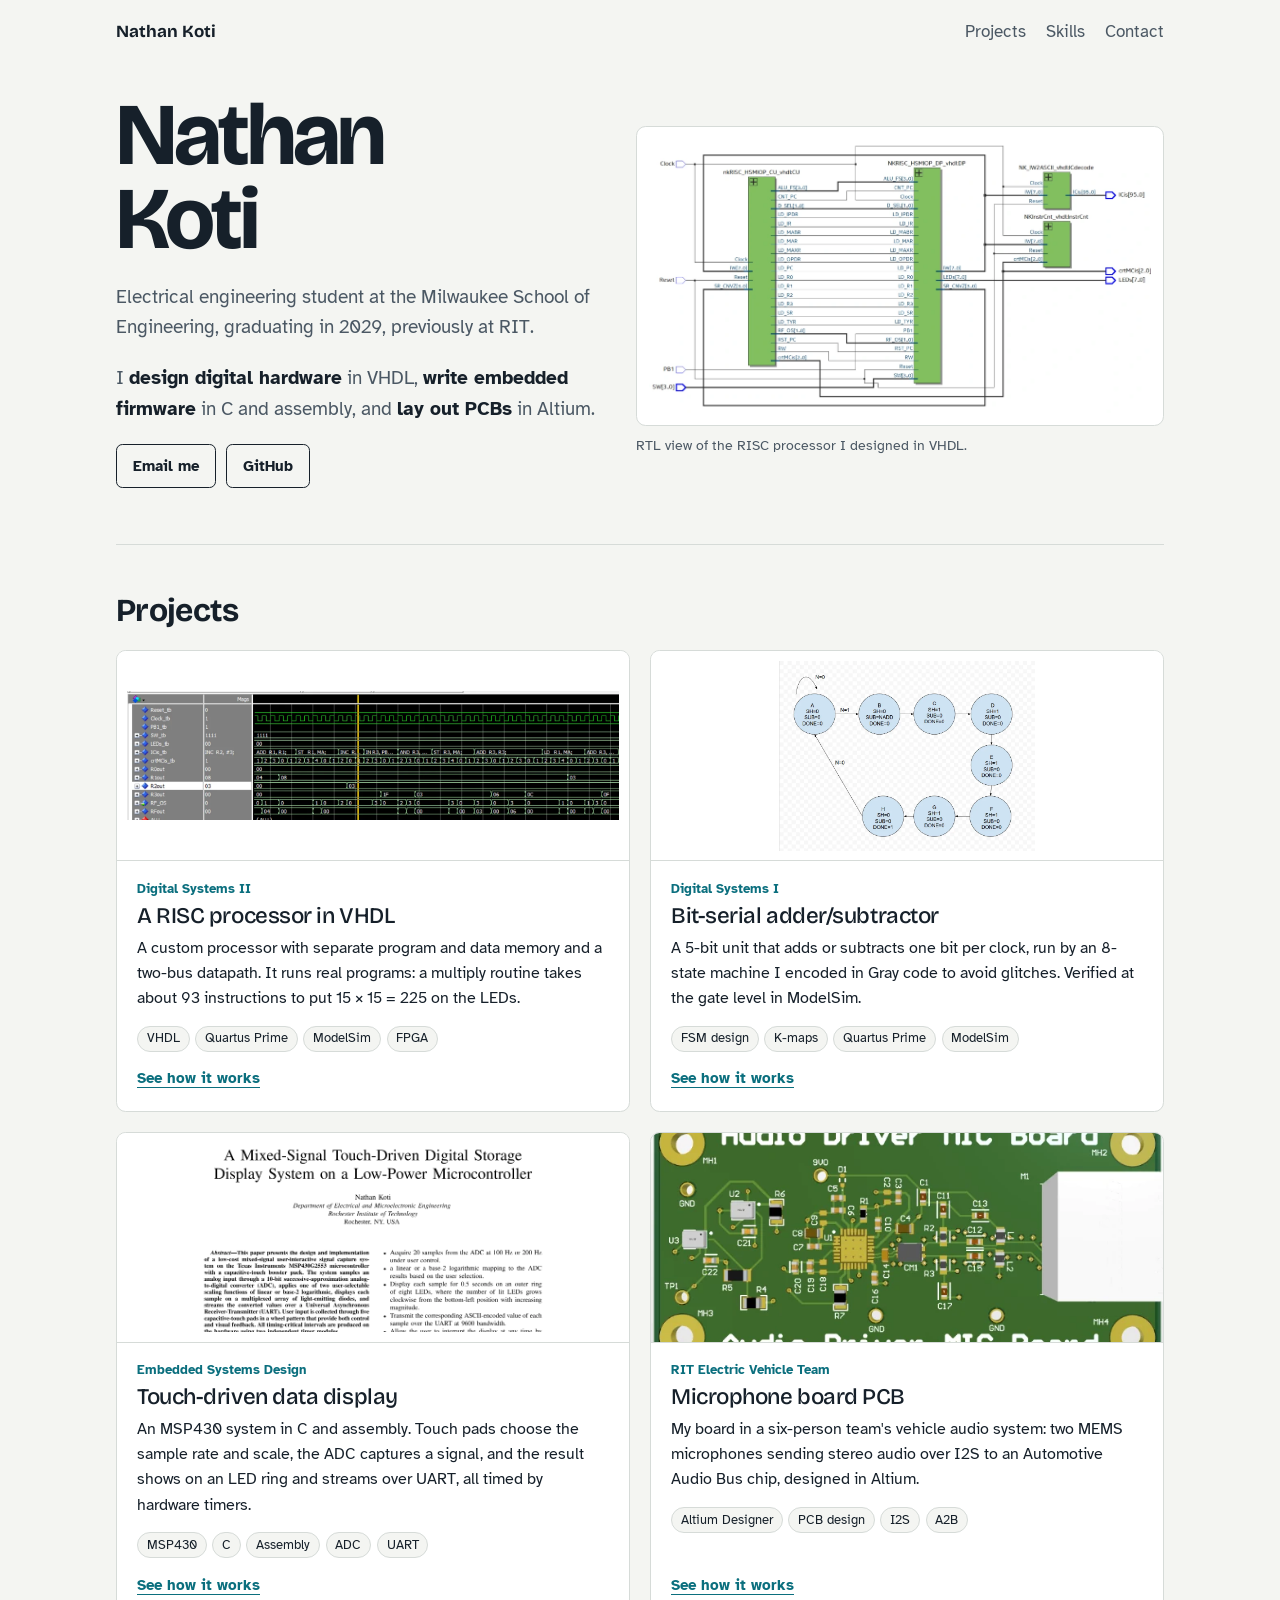
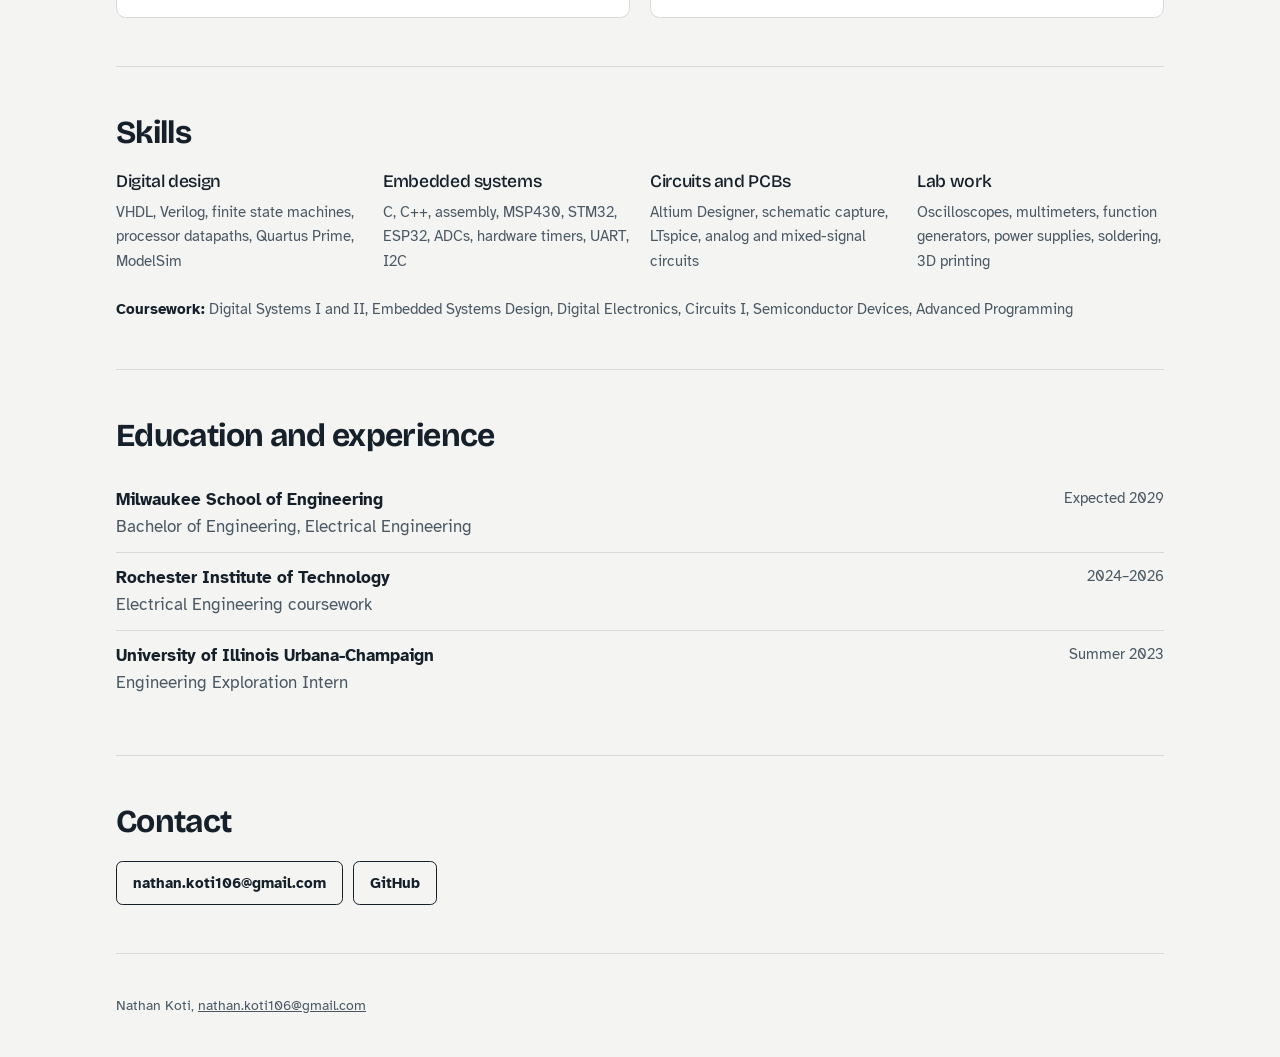
==== commit d1efcd4b: "Add files via upload" ====
--- a/index.html
+++ b/index.html
@@ -4,7 +4,7 @@
 <meta charset="utf-8">
 <meta name="viewport" content="width=device-width, initial-scale=1">
 <title>Nathan Koti</title>
-<meta name="description" content="Nathan Koti, electrical engineering student. Academic and personal projects in digital design, embedded systems, and circuits.">
+<meta name="description" content="Nathan Koti, electrical engineering student at MSOE. Digital design, embedded systems, and PCB projects.">
 <link rel="preconnect" href="https://fonts.googleapis.com">
 <link rel="preconnect" href="https://fonts.gstatic.com" crossorigin>
 <link href="https://fonts.googleapis.com/css2?family=Bricolage+Grotesque:opsz,wght@12..96,500;12..96,700&family=Atkinson+Hyperlegible:wght@400;700&display=swap" rel="stylesheet">
@@ -15,8 +15,7 @@
   <header class="top">
     <a class="mark" href="#top">Nathan Koti</a>
     <nav aria-label="Main">
-      <a href="#academic">Academic</a>
-      <a href="#personal">Personal</a>
+      <a href="#projects">Projects</a>
       <a href="#skills">Skills</a>
       <a href="#contact">Contact</a>
     </nav>
@@ -25,327 +24,94 @@
   <section class="hero">
     <div>
       <h1>Nathan<br>Koti</h1>
-      <p>Electrical engineering student at the Milwaukee School of Engineering, graduating in 2029. Previously studied electrical engineering at RIT.</p>
-      <p>I design digital hardware and program microcontrollers, from a custom processor written in VHDL to touch-driven systems on the MSP430.</p>
+      <p>Electrical engineering student at the Milwaukee School of Engineering, graduating in 2029, previously at RIT.</p>
+      <p>I <strong>design digital hardware</strong> in VHDL, <strong>write embedded firmware</strong> in C and assembly, and <strong>lay out PCBs</strong> in Altium.</p>
+      <div class="btns">
+        <a class="btn" href="mailto:nathan.koti106@gmail.com">Email me</a>
+        <a class="btn" href="https://github.com/nathan-koti">GitHub</a>
+      </div>
     </div>
-    <figure class="rtlfig">
-      <a href="#risc" aria-label="Jump to the RISC processor project"><img src="risc-rtl.webp" alt="Quartus RTL view of my RISC processor: the control unit block on the left wired to the datapath block on the right, with two smaller debug blocks" width="1053" height="575"></a>
-      <figcaption>RTL view of my RISC processor in Quartus. The control unit (left) drives the datapath (right), with two small blocks I added to decode instructions and count machine cycles while debugging.</figcaption>
+    <figure class="rtl">
+      <a href="risc.html" aria-label="Read about the RISC processor"><img src="risc-rtl.webp" alt="Quartus RTL view of my RISC processor: the control unit block wired to the datapath block, with two small debug blocks" width="1053" height="575"></a>
+      <figcaption>RTL view of the RISC processor I designed in VHDL.</figcaption>
     </figure>
   </section>
 
-  <section class="block" id="highlights" aria-labelledby="hl">
-    <h2 id="hl" class="labs-title" style="margin-bottom:1rem">Start with these</h2>
-    <div class="highlights four">
-      <a class="highlight academic" href="#risc">
-        <span class="tagline">Digital Systems II</span>
-        <h3>A RISC processor in VHDL</h3>
-        <p>Designed a processor from its datapath up and ran a multiply program on it.</p>
+  <section class="block" id="projects">
+    <h2>Projects</h2>
+    <div class="projects">
+      <a class="card" href="risc.html">
+        <div class="pic"><img src="risc-waveform.webp" alt="ModelSim waveform of the processor running a program" width="1400" height="368" loading="lazy"></div>
+        <div class="txt">
+          <span class="from">Digital Systems II</span>
+          <h3>A RISC processor in VHDL</h3>
+          <p>A custom processor with separate program and data memory and a two-bus datapath. It runs real programs: a multiply routine takes about 93 instructions to put 15 × 15 = 225 on the LEDs.</p>
+          <ul class="tags"><li>VHDL</li><li>Quartus Prime</li><li>ModelSim</li><li>FPGA</li></ul>
+          <span class="more">See how it works</span>
+        </div>
       </a>
-      <a class="highlight academic" href="#touch-display">
-        <span class="tagline">Embedded Systems Design</span>
-        <h3>Touch-driven data display</h3>
-        <p>An MSP430 system in C and assembly that samples, scales, displays, and streams a signal.</p>
+      <a class="card" href="serial-adder.html">
+        <div class="pic"><img src="fsm-states.webp" alt="State diagram of the serial adder controller" width="908" height="671" loading="lazy"></div>
+        <div class="txt">
+          <span class="from">Digital Systems I</span>
+          <h3>Bit-serial adder/subtractor</h3>
+          <p>A 5-bit unit that adds or subtracts one bit per clock, run by an 8-state machine I encoded in Gray code to avoid glitches. Verified at the gate level in ModelSim.</p>
+          <ul class="tags"><li>FSM design</li><li>K-maps</li><li>Quartus Prime</li><li>ModelSim</li></ul>
+          <span class="more">See how it works</span>
+        </div>
       </a>
-      <a class="highlight personal" href="#ev-team">
-        <span class="tagline">Electric Vehicle Team</span>
-        <h3>Microphone board PCB</h3>
-        <p>My board in a six-person team's vehicle audio system, designed in Altium.</p>
+      <a class="card" href="touch-display.html">
+        <div class="pic"><img src="touch-paper.webp" alt="Title and abstract of my IEEE-format report on the touch-driven display" width="1480" height="802" loading="lazy"></div>
+        <div class="txt">
+          <span class="from">Embedded Systems Design</span>
+          <h3>Touch-driven data display</h3>
+          <p>An MSP430 system in C and assembly. Touch pads choose the sample rate and scale, the ADC captures a signal, and the result shows on an LED ring and streams over UART, all timed by hardware timers.</p>
+          <ul class="tags"><li>MSP430</li><li>C</li><li>Assembly</li><li>ADC</li><li>UART</li></ul>
+          <span class="more">See how it works</span>
+        </div>
       </a>
-      <a class="highlight academic" href="#serial-adder">
-        <span class="tagline">Digital Systems I</span>
-        <h3>Bit-serial adder/subtractor</h3>
-        <p>A 5-bit arithmetic unit run by a single finite state machine.</p>
+      <a class="card" href="mic-board.html">
+        <div class="pic fill"><img src="ev-mic-board-3d.webp" alt="3D render of the microphone board PCB" width="626" height="318" loading="lazy"></div>
+        <div class="txt">
+          <span class="from">RIT Electric Vehicle Team</span>
+          <h3>Microphone board PCB</h3>
+          <p>My board in a six-person team's vehicle audio system: two MEMS microphones sending stereo audio over I2S to an Automotive Audio Bus chip, designed in Altium.</p>
+          <ul class="tags"><li>Altium Designer</li><li>PCB design</li><li>I2S</li><li>A2B</li></ul>
+          <span class="more">See how it works</span>
+        </div>
       </a>
     </div>
   </section>
 
-  <div class="academic">
-  <div class="section-head" id="academic">
-    <h2>Academic</h2>
-    <p>Projects and labs from my electrical engineering coursework at RIT, starting with my strongest work. Each course leads with its main project, followed by the labs that built up to it.</p>
-    <ul class="jump" aria-label="Jump to a course">
-      <li><a href="#eeee220">Digital Systems II</a></li>
-      <li><a href="#eeee420">Embedded Systems Design</a></li>
-      <li><a href="#eeee120">Digital Systems I</a></li>
-      <li><a href="#eeee380">Digital Electronics</a></li>
-      <li><a href="#eeee281">Circuits I</a></li>
-      <li><a href="#eeee346">Advanced Programming</a></li>
-    </ul>
-  </div>
-
-  <!-- EEEE-220 -->
-  <section class="course split" id="eeee220">
-    <div class="course-meta">
-      <h2>Digital Systems II</h2>
-      <span>EEEE-220</span>
-      <span>RIT, Fall 2025</span>
+  <section class="block" id="skills">
+    <h2>Skills</h2>
+    <div class="skills">
+      <div><h3>Digital design</h3><p>VHDL, Verilog, finite state machines, processor datapaths, Quartus Prime, ModelSim</p></div>
+      <div><h3>Embedded systems</h3><p>C, C++, assembly, MSP430, STM32, ESP32, ADCs, hardware timers, UART, I2C</p></div>
+      <div><h3>Circuits and PCBs</h3><p>Altium Designer, schematic capture, LTspice, analog and mixed-signal circuits</p></div>
+      <div><h3>Lab work</h3><p>Oscilloscopes, multimeters, function generators, power supplies, soldering, 3D printing</p></div>
     </div>
-    <div>
-      <article class="feature" id="risc">
-        <h3>A RISC processor in VHDL</h3>
-        <p class="when">Course project, October to December 2025</p>
-        <p>Designed a reduced instruction set processor with Harvard architecture (separate program and data memory) and a two-bus datapath. It has a structurally built ALU, IN and OUT instructions for input and output, shift-left and rotate-through-carry instructions, and conditional jumps. I wrote the control unit and datapath in VHDL in Quartus Prime and verified them in ModelSim.</p>
-        <p>To prove the whole design worked, the processor ran a multiply program: given 15 from the switches, it worked through about 93 instructions and put 0xE1 (225) on the LEDs. Debugging meant tracing instructions cycle by cycle through waveforms and memory, including fixing a control unit bug that loaded the wrong register.</p>
-        <div class="figs">
-          <figure><a href="risc-top-level.webp"><img src="risc-top-level.webp" alt="Top-level block diagram of the RISC processor" width="1081" height="645" loading="lazy"></a><figcaption>Top level of the processor: the control unit (left) drives the datapath (right). Two extra blocks decode the current instruction and count machine cycles for debugging.</figcaption></figure>
-          <figure><a href="risc-datapath-sketch.webp"><img src="risc-datapath-sketch.webp" alt="Hand-drawn datapath sketch" width="961" height="1400" loading="lazy"></a><figcaption>My hand-drawn datapath from Lab 8, worked out on paper before writing any VHDL.</figcaption></figure>
-          <figure class="wide"><a href="risc-waveform.webp"><img src="risc-waveform.webp" alt="ModelSim waveform of the processor running a program" width="1400" height="368" loading="lazy"></a><figcaption>ModelSim run of the multiply program with the switches set to 1111. Each instruction steps through its machine cycles while the register values update.</figcaption></figure>
-        </div>
-        <ul class="tags"><li>VHDL</li><li>Quartus Prime</li><li>ModelSim</li><li>Processor design</li><li>FPGA</li></ul>
-      </article>
-      <p class="labs-title">Labs</p>
-      <ul class="labs">
-        <li><span class="n">Labs 1–2</span><span>Built a counter on the FPGA, then wrote a multiplexer and full adder three different ways in Verilog, each with my own testbench.</span></li>
-        <li><span class="n">Lab 4</span><span>Wrote multiplexers and a ripple-carry adder in both Verilog and VHDL and ran the adder on the FPGA.</span></li>
-        <li><span class="n">Labs 5–6</span><span>Built an ALU in Verilog and VHDL covering arithmetic, logic, shifts, and rotates, and tested it on the FPGA.</span></li>
-        <li><span class="n">Lab 7</span><span>Stored my name in a ROM and displayed it one ASCII character per clock cycle.</span></li>
-        <li><span class="n">Labs 8–10</span><span>Designed the processor's datapath, control unit, and instruction cycles, which became the RISC processor above.</span></li>
-      </ul>
-      <div class="figs">
-        <figure><a href="alu-fpga.webp"><img src="alu-fpga.webp" alt="FPGA board with LEDs lit showing an ALU result" width="923" height="1231" loading="lazy"></a><figcaption>Labs 5–6: my ALU running on the FPGA board, with the result and status bits shown on the LEDs.</figcaption></figure>
-      </div>
-    </div>
-  </section>
-
-  <!-- EEEE-420 -->
-  <section class="course split" id="eeee420">
-    <div class="course-meta">
-      <h2>Embedded Systems Design</h2>
-      <span>EEEE-420</span>
-      <span>RIT, Spring 2026</span>
-    </div>
-    <div>
-      <article class="feature" id="touch-display">
-        <h3>Touch-driven data display</h3>
-        <p class="when">Final project, March 2026, with an IEEE-format report</p>
-        <p>Programmed an MSP430 in a mix of C and assembly to read five capacitive touch pads. The user picks a sample rate (100 or 200 Hz) and a scale (linear or base-2 logarithmic) by touching the wheel. The board then samples an analog input 20 times with its 10-bit ADC, shows each sample on a multiplexed ring of eight LEDs, and streams the values over UART at 9600 baud. All timing comes from the chip's hardware timers.</p>
-        <p>Tested with sine, square, and sawtooth inputs in all four rate and scale combinations. Along the way I fixed a wiring quirk where the upper four LEDs share pins with inverted logic, evened out LED brightness across multiplexing frames, and tracked down a timer that kept leftover settings between its two jobs.</p>
-        <div class="figs">
-          <figure class="wide tall"><a href="touch-flowchart.webp"><img src="touch-flowchart.webp" alt="Flow chart of the touch-driven display program" width="310" height="970" loading="lazy"></a><figcaption>Program flow from my IEEE report: setup, three touch-input stages, then sampling, scaling, and displaying, looping back for the next run.</figcaption></figure>
-        </div>
-        <ul class="tags"><li>MSP430</li><li>C</li><li>Assembly</li><li>Capacitive touch</li><li>ADC</li><li>Hardware timers</li><li>UART</li></ul>
-      </article>
-      <p class="labs-title">Labs</p>
-      <ul class="labs">
-        <li><span class="n">Labs 1–3</span><span>Set up the MSP430 tools, traced register values step by step while code ran, and learned the core assembly instructions and directives.</span></li>
-        <li><span class="n">Lab 4</span><span>Filled and summed arrays in memory, then wrote a multiply routine in assembly and again in C.</span></li>
-        <li><span class="n">Lab 5</span><span>Drove the booster pack's ring of eight LEDs in spinning patterns, working around the reversed wiring on half of them.</span></li>
-        <li><span class="n">Lab 6</span><span>Dimmed and brightened an LED with pulse-width modulation by switching between 80% and 20% duty cycles, in assembly and C.</span></li>
-        <li><span class="n">Lab 7</span><span>Measured each touch pad untouched and touched, then set thresholds to tell a real touch from noise.</span></li>
-        <li><span class="n">Lab 9</span><span>Read the chip's built-in temperature sensor through the ADC and got about 19.6 °C, close to the room's actual temperature.</span></li>
-        <li><span class="n">Lab 11</span><span>Combined touch input, ADC sampling, and the LED display, which grew into the final project above.</span></li>
-      </ul>
-    </div>
-  </section>
-
-  <!-- EEEE-120 -->
-  <section class="course split" id="eeee120">
-    <div class="course-meta">
-      <h2>Digital Systems I</h2>
-      <span>EEEE-120</span>
-      <span>RIT, Spring 2025</span>
-    </div>
-    <div>
-      <article class="feature" id="serial-adder">
-        <h3>Bit-serial adder/subtractor</h3>
-        <p class="when">Final project, April 2025</p>
-        <p>Designed a 5-bit adder/subtractor that works one bit at a time. Two shift registers feed a serial adder, an accumulator collects the result, and a single finite state machine controls loading, adding or subtracting, shifting, and signaling when it's done. Built in Quartus Prime and verified with gate-level simulation in ModelSim.</p>
-        <div class="figs">
-          <figure class="wide"><a href="fsm-states.webp"><img src="fsm-states.webp" alt="State diagram of the serial adder controller" width="908" height="671" loading="lazy"></a><figcaption>The controller's state diagram: it loads the inputs, sets subtract mode when needed, steps through one shift per bit, and raises DONE at the end.</figcaption></figure>
-        </div>
-        <ul class="tags"><li>Quartus Prime</li><li>ModelSim</li><li>FSM design</li><li>Shift registers</li></ul>
-      </article>
-      <p class="labs-title">Labs</p>
-      <ul class="labs">
-        <li><span class="n">Lab 3</span><span>Compared two logic circuits on the FPGA and oscilloscope, showing an OR gate with inverted inputs behaves like a NAND.</span></li>
-        <li><span class="n">Lab 4</span><span>Rebuilt a gate-level circuit with multiplexers and confirmed both versions gave the same output.</span></li>
-        <li><span class="n">Lab 5</span><span>Simplified a full adder with Karnaugh maps, combined two into a 2-bit adder, and tested it on the FPGA.</span></li>
-        <li><span class="n">Lab 6</span><span>Built a subtractor with extra outputs that flag zero and negative results.</span></li>
-        <li><span class="n">Lab 7</span><span>Solved one problem four ways (sum of products, product of sums, multiplexers, and a decoder) to compare cost and delay.</span></li>
-        <li><span class="n">Lab 8</span><span>Wired D latches and D flip-flops into shift registers to see how each responds to the clock.</span></li>
-        <li><span class="n">Lab 9</span><span>Built a counter with a synchronous clear and showed why an asynchronous clear briefly flashes the wrong value.</span></li>
-        <li><span class="n">Lab 10</span><span>Designed a state machine that detects bit patterns, once in Gray code and once in binary, and confirmed both gave the same output.</span></li>
-      </ul>
-      <div class="figs">
-        <figure><a href="counter-scope.webp"><img src="counter-scope.webp" alt="Tektronix oscilloscope showing a square wave" width="1050" height="1400" loading="lazy"></a><figcaption>Lab 9: testing the counter circuit on the oscilloscope.</figcaption></figure>
-        <figure><a href="sequence-fsm-sketch.webp"><img src="sequence-fsm-sketch.webp" alt="Hand-drawn state diagram and state assignment table" width="466" height="441" loading="lazy"></a><figcaption>Lab 10: my hand-drawn state diagram and state assignment for the sequence detector.</figcaption></figure>
-      </div>
-    </div>
-  </section>
-
-  <!-- EEEE-380 -->
-  <section class="course split" id="eeee380">
-    <div class="course-meta">
-      <h2>Digital Electronics</h2>
-      <span>EEEE-380</span>
-      <span>RIT, Spring 2026</span>
-    </div>
-    <div>
-      <p class="lede" style="margin:0 0 1.25rem">Designing logic at the transistor level: sizing transistors by hand, then checking every design in LTspice.</p>
-      <ul class="labs">
-        <li><span class="n">Lab 1</span><span>Learned LTspice by simulating an NMOS transistor and working backward from its current to find its channel length.</span></li>
-        <li><span class="n">Lab 2</span><span>Analyzed NMOS inverters with resistor and transistor loads. My hand-calculated output high of 1.15 V matched the 1.12 V simulation within 2.6%.</span></li>
-        <li><span class="n">Lab 3</span><span>Sized a CMOS inverter so its two noise margins came out equal (1.47 V and 1.46 V in simulation), measured its rise and fall times, and built a five-stage ring oscillator.</span></li>
-        <li><span class="n">Lab 4</span><span>Built CMOS logic gates, including a three-input NAND, and checked its truth table and noise margins.</span></li>
-        <li><span class="n">Lab 5</span><span>Designed a CMOS D latch to meet a timing spec and analyzed a one-shot (monostable) circuit by hand and in simulation.</span></li>
-        <li><span class="n">Lab 6</span><span>Showed how charge sharing breaks a domino logic gate: I predicted the node would drop to 1.414 V, the simulation showed 1.41 V, and adding a small keeper transistor fixed the wrong output.</span></li>
-        <li><span class="n">Lab 7</span><span>Designed a six-transistor SRAM memory cell and simulated writing and reading a stored 1 without disturbing it.</span></li>
-      </ul>
-      <div class="figs">
-        <figure><a href="inverter-vtc.webp"><img src="inverter-vtc.webp" alt="LTspice voltage transfer curve of a CMOS inverter" width="378" height="773" loading="lazy"></a><figcaption>Lab 3: my CMOS inverter's transfer curve in LTspice. The output flips at about 1.67 V, close to half of the 3.3 V supply, which is what equal noise margins look like.</figcaption></figure>
-        <figure><a href="ring-oscillator.webp"><img src="ring-oscillator.webp" alt="LTspice schematic of a five-stage ring oscillator" width="415" height="200" loading="lazy"></a><figcaption>Lab 3: five copies of that inverter connected in a loop to make a ring oscillator.</figcaption></figure>
-        <figure><a href="domino-keeper.webp"><img src="domino-keeper.webp" alt="LTspice schematic of a domino AND gate with a keeper transistor" width="1400" height="770" loading="lazy"></a><figcaption>Lab 6: the domino AND gate with the parasitic capacitors that cause charge sharing, and the keeper transistor (M7) that fixes it.</figcaption></figure>
-        <figure><a href="sram-cell.webp"><img src="sram-cell.webp" alt="LTspice schematic of a six-transistor SRAM cell" width="1119" height="1077" loading="lazy"></a><figcaption>Lab 7: the 6T SRAM cell with its precharge, read, and write circuitry.</figcaption></figure>
-      </div>
-    </div>
-  </section>
-
-  <!-- EEEE-281 -->
-  <section class="course split" id="eeee281">
-    <div class="course-meta">
-      <h2>Circuits I</h2>
-      <span>EEEE-281</span>
-      <span>RIT, Fall 2025</span>
-    </div>
-    <div>
-      <p class="lede" style="margin:0 0 1.25rem">Every lab compared three answers: a hand calculation, an LTspice simulation, and a real circuit on a breadboard.</p>
-      <ul class="labs">
-        <li><span class="n">Lab 1</span><span>Designed a voltage divider to produce 3.3 V from 5 V, then chose a load resistor that kept the loaded output where it needed to be.</span></li>
-        <li><span class="n">Lab 2</span><span>Used nodal analysis on a transistor circuit. The base voltage came out to −1.811 V by hand, −1.838 V in simulation, and −1.853 V on the bench.</span></li>
-        <li><span class="n">Lab 3</span><span>Measured how a circuit's output drops under load. The hardware slope (−51.4 Ω) landed close to the simulation's (−49.6 Ω).</span></li>
-        <li><span class="n">Lab 4</span><span>Built inverting and non-inverting op-amp amplifiers, picking feedback resistors to hit target gains.</span></li>
-      </ul>
-      <div class="figs">
-        <figure><a href="bjt-breadboard.webp"><img src="bjt-breadboard.webp" alt="Transistor circuit on a breadboard with measurement probes" width="1049" height="1400" loading="lazy"></a><figcaption>Lab 2: the transistor circuit on the breadboard, ready for voltage measurements.</figcaption></figure>
-        <figure><a href="thevenin-plot.webp"><img src="thevenin-plot.webp" alt="Graph of output voltage versus load current with a best-fit line" width="1400" height="910" loading="lazy"></a><figcaption>Lab 3: output voltage falling as load current rises, with the line of best fit used to find the internal resistance.</figcaption></figure>
-        <figure><a href="opamp-breadboard.webp"><img src="opamp-breadboard.webp" alt="Op-amp amplifier built on a breadboard" width="917" height="1217" loading="lazy"></a><figcaption>Lab 4: the op-amp amplifier on the breadboard.</figcaption></figure>
-        <figure><a href="opamp-scope.webp"><img src="opamp-scope.webp" alt="Oscilloscope screen showing op-amp input and output sine waves" width="435" height="337" loading="lazy"></a><figcaption>Lab 4: the amplifier's input and output sine waves on the oscilloscope.</figcaption></figure>
-      </div>
-    </div>
-  </section>
-
-  <!-- EEEE-346 -->
-  <section class="course split" id="eeee346">
-    <div class="course-meta">
-      <h2>Advanced Programming</h2>
-      <span>EEEE-346</span>
-      <span>RIT, Spring 2025</span>
-    </div>
-    <div>
-      <p class="lede" style="margin:0 0 1.25rem">Three C and C++ projects, each building on more of the language.</p>
-      <ul class="labs">
-        <li><span class="n">Project 1</span><span><b>Image processing.</b> Wrote negation, thresholding, histogram stretching, median filtering, and edge detection for grayscale images.</span></li>
-        <li><span class="n">Project 2</span><span><b>Text-based game.</b> Built a battle-and-collect game from four C++ classes using strings and vectors.</span></li>
-        <li><span class="n">Project 3</span><span><b>Classical ciphers.</b> Built the Affine, Vigenère, and Rail Fence ciphers as classes inheriting from one abstract base class, so a single pointer can run any of them.</span></li>
-      </ul>
-    </div>
-  </section>
-
-  </div>
-
-  <div class="personal">
-  <div class="section-head" id="personal">
-    <h2>Personal</h2>
-    <p>Work outside of class: student team projects and things I build on my own time. I only add a project here once it's finished.</p>
-  </div>
-
-  <!-- EV team (outside of class) -->
-  <section class="course split" id="ev-team">
-    <div class="course-meta">
-      <h2>Electric Vehicle Team</h2>
-      <span>Student team, RIT</span>
-      <span>October 2024 to September 2025</span>
-    </div>
-    <div>
-      <article class="feature">
-        <h3>Audio driver</h3>
-        <p class="when">Team of six, my part: the microphone board</p>
-        <p>An audio system for an electric vehicle that can record and play back sound. A main board with an STM32 microcontroller and SD card connects to separate speaker and microphone boards over the Automotive Audio Bus, which carries both power and data on a single twisted pair.</p>
-        <p>Each team member owned a different part of the system, and mine was the microphone board, the part that records audio. I worked on its circuit in Altium Designer: two MEMS microphones capture left and right channels and send the audio over I2S to the board's bus chip, which passes it back to the STM32. I also researched vehicle-compatible components and helped combine several boards into a single PCB to save space.</p>
-        <div class="figs">
-          <figure><a href="ev-system.webp"><img src="ev-system.webp" alt="Block diagram of the audio system boards" width="1028" height="743" loading="lazy"></a><figcaption>System diagram: the STM32 main board connects to the speaker and microphone boards over the Automotive Audio Bus.</figcaption></figure>
-          <figure><a href="ev-mic-schematic.webp"><img src="ev-mic-schematic.webp" alt="Altium schematic of the microphone board" width="580" height="568" loading="lazy"></a><figcaption>My microphone board schematic: two ICS-43434 MEMS microphones (left and right channels) sharing the clock, data, and word-select lines, powered from 3.3 V.</figcaption></figure>
-          <figure class="wide"><a href="ev-mic-board-3d.webp"><img src="ev-mic-board-3d.webp" alt="3D render of the Audio Driver microphone board PCB" width="626" height="318" loading="lazy"></a><figcaption>3D render of the microphone board layout in Altium, with the two microphones on the left and the bus connector on the right.</figcaption></figure>
-        </div>
-        <ul class="tags"><li>Altium Designer</li><li>STM32</li><li>PCB design</li><li>I2S</li><li>Automotive Audio Bus</li></ul>
-      </article>
-    </div>
-  </section>
-
-  <section class="course split" id="laser-microphone">
-    <div class="course-meta">
-      <h2>Optics and analog signals</h2>
-      <span>Personal build</span>
-    </div>
-    <div>
-      <article class="feature">
-        <h3>Laser vibrometry microphone</h3>
-        <p class="when">Finished, based on a design guide by @1nska</p>
-        <p>An optical microphone that picks up sound without being near it. Sound makes a window pane vibrate by a few nanometers, and an infrared laser bounced off the glass carries those tiny vibrations back to a receiver.</p>
-        <p>The transmitter is an 808 nm laser diode driven by an LM317 set up as a current regulator, which holds the laser at a steady current of about 266 mA. The receiver starts with a BPW34 photodiode feeding one TL074 quad op-amp chip. The first stage is a transimpedance amplifier that turns the faint photocurrent into a voltage (1 V per microamp), the second doubles that signal, and the third is a two-step low-pass filter with a buffer that strips out high-frequency noise. The last stage is an LM567 tone decoder, whose output goes low when it detects the signal.</p>
-        <p>The op-amps run from a ±9 V split supply made from two 9 V batteries, and a 7805 regulator turns that into 5 V for the laser driver and the tone decoder.</p>
-        <div class="figs">
-          <figure class="wide"><a href="laser-receiver.webp"><img src="laser-receiver.webp" alt="Schematic of the four-stage laser receiver" width="1600" height="1216" loading="lazy"></a><figcaption>The receiver: photodiode into a transimpedance amplifier, a ×2 gain stage, a low-pass filter, and the LM567 tone decoder.</figcaption></figure>
-          <figure><a href="laser-driver.webp"><img src="laser-driver.webp" alt="Schematic of the LM317 laser diode driver" width="1360" height="960" loading="lazy"></a><figcaption>The laser driver: the LM317 keeps 1.25 V across a 4.7 Ω resistor, which sets the laser current to about 266 mA.</figcaption></figure>
-          <figure><a href="laser-power.webp"><img src="laser-power.webp" alt="Schematic of the split power supply and 5 V regulator" width="1600" height="1024" loading="lazy"></a><figcaption>Power: two 9 V batteries make a ±9 V supply for the op-amps, and a 7805 regulator provides 5 V.</figcaption></figure>
-        </div>
-        <ul class="tags"><li>LM317 current regulator</li><li>BPW34 photodiode</li><li>TL074 op-amps</li><li>Transimpedance amplifier</li><li>Active filters</li><li>LM567 tone decoder</li><li>Split power supply</li></ul>
-      </article>
-    </div>
-  </section>
-
-  <p class="empty">More projects are on the way and will show up here when they're done.</p>
-  </div>
-
-  <section class="block" id="skills">
-    <div class="split">
-      <h2>Skills</h2>
-      <div class="skills">
-        <div>
-          <h3>Digital design</h3>
-          <ul class="tags"><li>VHDL</li><li>Verilog</li><li>FSM design</li><li>Processor datapaths</li><li>Quartus Prime</li><li>ModelSim</li><li>Waveform debugging</li></ul>
-        </div>
-        <div>
-          <h3>Hardware</h3>
-          <ul class="tags"><li>MSP430</li><li>STM32</li><li>ESP32</li><li>I2C</li><li>UART</li><li>ADC sampling</li><li>Hardware timers</li><li>Oscilloscope</li><li>Soldering</li><li>3D printing</li></ul>
-        </div>
-        <div>
-          <h3>Software</h3>
-          <ul class="tags"><li>C</li><li>C++</li><li>Assembly</li><li>MATLAB</li><li>LTspice</li><li>Altium Designer</li><li>Onshape</li></ul>
-        </div>
-      </div>
-    </div>
+    <p class="coursework"><b>Coursework:</b> Digital Systems I and II, Embedded Systems Design, Digital Electronics, Circuits I, Semiconductor Devices, Advanced Programming</p>
   </section>
 
   <section class="block">
-    <div class="split">
-      <h2>Experience</h2>
-      <div class="job">
-        <div>
-          <h3>Engineering Exploration Intern</h3>
-          <p>University of Illinois Urbana-Champaign</p>
-        </div>
-        <span class="course-meta">Summer 2023</span>
-      </div>
-    </div>
+    <h2>Education and experience</h2>
+    <ul class="rows">
+      <li><div><b>Milwaukee School of Engineering</b><br><span>Bachelor of Engineering, Electrical Engineering</span></div><span class="when">Expected 2029</span></li>
+      <li><div><b>Rochester Institute of Technology</b><br><span>Electrical Engineering coursework</span></div><span class="when">2024–2026</span></li>
+      <li><div><b>University of Illinois Urbana-Champaign</b><br><span>Engineering Exploration Intern</span></div><span class="when">Summer 2023</span></li>
+    </ul>
   </section>
 
   <section class="block" id="contact">
-    <div class="split">
-      <h2>Contact</h2>
-      <div>
-        <p class="lede" style="margin:0 0 1.25rem">The best way to reach me is by email.</p>
-        <div class="contact">
-          <a class="btn" href="mailto:nathan.koti106@gmail.com">nathan.koti106@gmail.com</a>
-          <a class="btn" href="https://github.com/nathan-koti">GitHub</a>
-        </div>
-      </div>
+    <h2>Contact</h2>
+    <div class="btns">
+      <a class="btn" href="mailto:nathan.koti106@gmail.com">nathan.koti106@gmail.com</a>
+      <a class="btn" href="https://github.com/nathan-koti">GitHub</a>
     </div>
   </section>
 
   <footer>Nathan Koti, <a href="mailto:nathan.koti106@gmail.com">nathan.koti106@gmail.com</a></footer>
 </div>
-
 </body>
 </html>
--- a/style.css
+++ b/style.css
@@ -4,13 +4,8 @@
   --paper:#F4F5F2;
   --card:#FFFFFF;
   --line:#D6DBD8;
-  --academic:#0B6F7E;
-  --personal:#8C6400;
-  --scope:#0F1A1F;
-  --grid:#24343B;
-  --ch1:#E8B90C;
-  --ch2:#22B8CC;
-  --ch3:#D457AE;
+  --accent:#0B6F7E;
+  --accent-soft:#E3F0F1;
 }
 @media (prefers-color-scheme: dark){
   :root{
@@ -19,184 +14,134 @@
     --paper:#11181D;
     --card:#18222A;
     --line:#2A3943;
-    --academic:#4FC3D3;
-    --personal:#E3B23C;
-    --scope:#0A1216;
-    --grid:#1F2E35;
+    --accent:#4FC3D3;
+    --accent-soft:#16323A;
   }
 }
 *{box-sizing:border-box}
 html{scroll-behavior:smooth}
-body{
-  margin:0;
-  background:var(--paper);
-  color:var(--ink);
-  font-family:"Atkinson Hyperlegible",system-ui,sans-serif;
-  font-size:1.0625rem;
-  line-height:1.6;
-}
+@media (prefers-reduced-motion:reduce){html{scroll-behavior:auto}}
+body{margin:0;background:var(--paper);color:var(--ink);font-family:"Atkinson Hyperlegible",system-ui,sans-serif;font-size:1.0625rem;line-height:1.6}
 a{color:inherit}
-a:focus-visible{outline:3px solid var(--academic);outline-offset:3px;border-radius:2px}
+a:focus-visible{outline:3px solid var(--accent);outline-offset:3px;border-radius:2px}
+img{max-width:100%}
 .wrap{max-width:68rem;margin:0 auto;padding:0 1.25rem}
-h1,h2,h3{font-family:"Bricolage Grotesque",sans-serif;letter-spacing:-.02em;margin:0}
+h1,h2,h3{font-family:"Bricolage Grotesque",sans-serif;letter-spacing:-.02em;margin:0;line-height:1.15}
+[id]{scroll-margin-top:4.5rem}
 
 /* top bar */
-.top{display:flex;justify-content:space-between;align-items:center;gap:1rem;padding:1.25rem 0}
-.top .mark{font-family:"Bricolage Grotesque",sans-serif;font-weight:700;text-decoration:none;font-size:1.05rem}
+.top{position:sticky;top:0;z-index:20;background:var(--paper);display:flex;justify-content:space-between;align-items:center;gap:1rem;padding:1.1rem 0}
+.top .mark{font-family:"Bricolage Grotesque",sans-serif;font-weight:700;text-decoration:none;white-space:nowrap}
 .top nav{display:flex;gap:1.25rem}
 .top nav a{text-decoration:none;color:var(--ink-soft)}
-.top nav a:hover,.top nav a[aria-current="page"]{color:var(--ink);text-decoration:underline;text-underline-offset:4px}
+.top nav a:hover{color:var(--ink);text-decoration:underline;text-underline-offset:4px}
 
-/* home hero */
-.hero{display:grid;grid-template-columns:1fr 1.05fr;gap:2.5rem;align-items:center;padding:2.5rem 0 4rem}
-.hero h1{font-weight:700;font-size:clamp(3rem,8vw,5.75rem);line-height:.95;letter-spacing:-.035em;margin-bottom:1.25rem}
-.hero p{font-size:1.2rem;max-width:30rem;margin:0 0 .9rem;color:var(--ink-soft)}
-.scope{margin:0}
-.scope svg{width:100%;height:auto;display:block;background:var(--scope);border-radius:.6rem}
-.scope .g{stroke:var(--grid);stroke-width:1}
-.scope .t{fill:none;stroke-width:2.5;stroke-linejoin:round;stroke-linecap:round}
-.scope .lbl{font-family:"Atkinson Hyperlegible",sans-serif;font-size:15px;font-weight:700}
-.scope figcaption{font-size:.875rem;color:var(--ink-soft);margin-top:.6rem}
-@media (prefers-reduced-motion:no-preference){
-  .scope .t{stroke-dasharray:var(--len);stroke-dashoffset:var(--len);animation:trace 1.8s cubic-bezier(.4,.1,.3,1) .2s forwards}
-  @keyframes trace{to{stroke-dashoffset:0}}
-}
+/* hero */
+.hero{display:grid;grid-template-columns:1fr 1.1fr;gap:2.5rem;align-items:center;padding:2rem 0 3.5rem}
+.hero h1{font-weight:700;font-size:clamp(3rem,8vw,5.5rem);line-height:.95;letter-spacing:-.035em;margin-bottom:1.25rem}
+.hero p{font-size:1.2rem;max-width:30rem;margin:0 0 1.25rem;color:var(--ink-soft)}
+.hero p strong{color:var(--ink);font-weight:700}
+.btns{display:flex;gap:.6rem;flex-wrap:wrap}
+.btn{display:inline-block;padding:.55rem 1rem;border:1.5px solid var(--ink);border-radius:.4rem;text-decoration:none;font-weight:700;font-size:.95rem}
+.btn:hover{background:var(--ink);color:var(--paper)}
+.rtl{margin:0}
+.rtl a{display:block;background:#fff;border:1px solid var(--line);border-radius:.6rem;padding:.75rem}
+.rtl img{display:block;width:100%;height:auto}
+.rtl figcaption{font-size:.875rem;color:var(--ink-soft);margin-top:.55rem}
 
 /* sections */
-section.block{padding:3.25rem 0;border-top:1px solid var(--line)}
-.split{display:grid;grid-template-columns:13rem 1fr;gap:2rem}
-.split > h2{font-size:2rem;line-height:1.1}
-.lede{color:var(--ink-soft);margin:.35rem 0 0;max-width:38rem}
+section.block{padding:3rem 0;border-top:1px solid var(--line)}
+.block > h2{font-size:2rem;margin-bottom:1.25rem}
 
-/* folders on home */
-.folders{display:grid;grid-template-columns:1fr 1fr;gap:1.25rem}
-.folder{display:block;text-decoration:none;background:var(--card);border:1px solid var(--line);border-top:6px solid var(--c);border-radius:.5rem;padding:1.5rem 1.5rem 1.35rem}
-.folder:hover{border-color:var(--c)}
-.folder h2{font-size:2.25rem;color:var(--c);margin-bottom:.4rem}
-.folder p{margin:0 0 1rem;max-width:30rem}
-.folder .count{color:var(--ink-soft);font-size:.95rem}
-.folder .go{font-weight:700;text-decoration:underline;text-underline-offset:4px}
-.academic{--c:var(--academic)}
-.personal{--c:var(--personal)}
+/* project cards */
+.projects{display:grid;grid-template-columns:1fr 1fr;gap:1.25rem}
+.card{display:flex;flex-direction:column;background:var(--card);border:1px solid var(--line);border-radius:.6rem;overflow:hidden;text-decoration:none}
+.card:hover{border-color:var(--accent)}
+.card .pic{background:#fff;height:210px;display:flex;align-items:center;justify-content:center;border-bottom:1px solid var(--line);padding:.6rem}
+.card .pic img{max-height:100%;width:auto;object-fit:contain}
+.card .pic.fill{padding:0}
+.card .pic.fill img{width:100%;height:100%;object-fit:cover}
+.card .txt{padding:1.1rem 1.25rem 1.25rem;display:flex;flex-direction:column;flex:1}
+.card .from{font-size:.82rem;font-weight:700;color:var(--accent);margin-bottom:.2rem}
+.card h3{font-size:1.4rem;font-weight:500;margin-bottom:.45rem}
+.card p{margin:0 0 .9rem;font-size:.98rem}
+.card .more{margin-top:auto;font-weight:700;color:var(--accent);text-decoration:underline;text-underline-offset:4px;font-size:.95rem}
 
-/* skills + experience */
-.skills{display:grid;grid-template-columns:repeat(3,1fr);gap:1.5rem}
-.skills h3{font-size:1.15rem;font-weight:500;margin-bottom:.6rem}
-.tags{display:flex;flex-wrap:wrap;gap:.4rem;padding:0;margin:0;list-style:none}
-.tags li{font-size:.85rem;padding:.15rem .6rem;border-radius:999px;border:1px solid var(--line);background:var(--card)}
-.job{display:grid;grid-template-columns:1fr auto;gap:1rem;align-items:baseline}
-.job h3{font-size:1.3rem;font-weight:500}
-.job p{margin:.2rem 0 0;color:var(--ink-soft)}
-.contact{display:flex;gap:.75rem;flex-wrap:wrap}
-.btn{display:inline-block;padding:.6rem 1.1rem;border:1.5px solid var(--ink);border-radius:.4rem;text-decoration:none;font-weight:700}
-.btn:hover{background:var(--ink);color:var(--paper)}
+.tags{display:flex;flex-wrap:wrap;gap:.35rem;padding:0;margin:0 0 .9rem;list-style:none}
+.tags li{font-size:.8rem;padding:.12rem .55rem;border-radius:999px;border:1px solid var(--line);background:var(--paper)}
 
-/* folder pages */
-.page-head{padding:2.5rem 0 2.5rem}
-.page-head h1{font-size:clamp(2.75rem,7vw,4.75rem);line-height:1;letter-spacing:-.035em;color:var(--c);margin-bottom:.9rem}
-.page-head p{font-size:1.15rem;color:var(--ink-soft);max-width:40rem;margin:0}
-.jump{display:flex;flex-wrap:wrap;gap:.5rem;margin-top:1.5rem;padding:0;list-style:none}
-.jump a{display:inline-block;font-size:.9rem;padding:.25rem .75rem;border:1px solid var(--line);border-radius:999px;text-decoration:none;background:var(--card)}
-.jump a:hover{border-color:var(--c)}
+/* skills */
+.skills{display:grid;grid-template-columns:repeat(4,1fr);gap:1.25rem}
+.skills h3{font-size:1.1rem;font-weight:500;margin-bottom:.5rem}
+.skills p{margin:0;font-size:.95rem;color:var(--ink-soft)}
+.coursework{margin:1.5rem 0 0;font-size:.95rem;color:var(--ink-soft)}
+.coursework b{color:var(--ink)}
 
-.highlights{display:grid;grid-template-columns:repeat(3,1fr);gap:1rem}
-.highlight{display:block;text-decoration:none;background:var(--card);border:1px solid var(--line);border-radius:.5rem;padding:1.1rem 1.2rem}
-.highlight:hover{border-color:var(--c)}
-.highlight h3{font-size:1.2rem;font-weight:500;margin-bottom:.3rem}
-.highlight p{margin:0;font-size:.95rem;color:var(--ink-soft)}
+/* education and experience */
+.rows{margin:0;padding:0;list-style:none}
+.rows li{display:grid;grid-template-columns:1fr auto;gap:1rem;padding:.7rem 0;border-top:1px solid var(--line)}
+.rows li:first-child{border-top:none}
+.rows b{font-weight:700}
+.rows span{color:var(--ink-soft)}
+.rows .when{color:var(--ink-soft);font-size:.95rem;white-space:nowrap}
 
-.course{padding:3rem 0;border-top:1px solid var(--line);scroll-margin-top:1rem}
-.course-meta{font-size:.95rem;color:var(--ink-soft)}
-.course-meta h2{font-size:1.75rem;line-height:1.15;color:var(--ink);margin-bottom:.5rem}
-.course-meta span{display:block}
-
-.feature{background:var(--card);border:1px solid var(--line);border-left:4px solid var(--c);border-radius:.5rem;padding:1.35rem 1.5rem;margin-bottom:1.75rem}
-.feature h3{font-size:1.5rem;font-weight:500;line-height:1.2;margin-bottom:.15rem}
-.feature .when{font-size:.9rem;color:var(--ink-soft);margin:0 0 .75rem}
-.feature p{margin:0 0 .8rem;max-width:42rem}
-.feature .tags{margin-bottom:1rem}
-.code-link{display:inline-block;font-weight:700;color:var(--c);text-underline-offset:4px}
-
-.labs{margin:0;padding:0;list-style:none}
-.labs li{display:grid;grid-template-columns:5.5rem 1fr;gap:1rem;padding:.7rem 0;border-top:1px solid var(--line)}
-.labs li:first-child{border-top:none}
-.labs .n{font-weight:700;color:var(--c)}
-.labs b{font-weight:700}
-.labs-title{font-size:1.05rem;font-weight:500;margin:0 0 .4rem}
-
-.empty{color:var(--ink-soft);margin-top:1.5rem}
-footer{padding:3rem 0;color:var(--ink-soft);font-size:.9rem;border-top:1px solid var(--line);margin-top:1rem}
+footer{padding:2.5rem 0;color:var(--ink-soft);font-size:.9rem;border-top:1px solid var(--line)}
 footer a{color:var(--ink-soft)}
 
-/* figures from lab reports */
-.figs{display:grid;grid-template-columns:repeat(2,1fr);gap:1rem;margin:1.25rem 0 1.25rem}
+/* project detail pages */
+.back{display:inline-block;margin:.5rem 0 0;color:var(--ink-soft);text-decoration:none;font-size:.95rem}
+.back:hover{color:var(--ink);text-decoration:underline;text-underline-offset:4px}
+.d-head{padding:1.5rem 0 2rem}
+.d-head .from{font-weight:700;color:var(--accent);font-size:.95rem;margin-bottom:.35rem}
+.d-head h1{font-size:clamp(2.4rem,6vw,3.75rem);line-height:1;letter-spacing:-.035em;margin-bottom:1rem}
+.d-head .sum{font-size:1.2rem;color:var(--ink-soft);max-width:42rem;margin:0 0 1rem}
+.meta{display:flex;flex-wrap:wrap;gap:.4rem 1.5rem;margin:0;padding:0;list-style:none;font-size:.95rem;color:var(--ink-soft)}
+.meta b{color:var(--ink)}
+.hero-fig{margin:0 0 2.5rem}
+.hero-fig a{display:block;background:#fff;border:1px solid var(--line);border-radius:.6rem;padding:.75rem}
+.hero-fig img{display:block;width:100%;height:auto;max-height:480px;object-fit:contain}
+.hero-fig figcaption{font-size:.9rem;color:var(--ink-soft);margin-top:.55rem;max-width:48rem}
+
+.d-body{display:grid;grid-template-columns:13rem 1fr;gap:2rem;padding:2.25rem 0;border-top:1px solid var(--line)}
+.d-body > h2{font-size:1.5rem}
+.prose{max-width:44rem}
+.prose p{margin:0 0 .9rem}
+.prose ul{margin:0 0 .9rem;padding-left:1.2rem}
+.prose li{margin-bottom:.4rem}
+.prose code,.eq{font-family:"Atkinson Hyperlegible",sans-serif;background:var(--accent-soft);padding:.05rem .35rem;border-radius:.25rem;font-size:.95em}
+.ov{text-decoration:overline}
+
+table.spec{border-collapse:collapse;width:100%;margin:0 0 1rem;font-size:.95rem;background:var(--card);border:1px solid var(--line);border-radius:.5rem;overflow:hidden}
+table.spec th,table.spec td{text-align:left;padding:.5rem .75rem;border-top:1px solid var(--line);vertical-align:top}
+table.spec tr:first-child th,table.spec tr:first-child td{border-top:none}
+table.spec th{font-weight:700;width:38%}
+table.spec thead th{background:var(--accent-soft);border-top:none}
+
+.figs{display:grid;grid-template-columns:1fr 1fr;gap:1rem;margin:1rem 0 .5rem}
 .figs figure{margin:0;background:var(--card);border:1px solid var(--line);border-radius:.5rem;padding:.6rem}
 .figs figure a{display:block}
-.figs img{display:block;width:100%;height:280px;object-fit:contain;background:#fff;border-radius:.3rem}
+.figs img{display:block;width:100%;height:260px;object-fit:contain;background:#fff;border-radius:.3rem}
 .figs figure.wide{grid-column:1 / -1}
 .figs figure.wide img{height:auto;max-height:420px}
-.figs figure.tall img{height:440px;max-height:none}
 .figs figcaption{font-size:.875rem;color:var(--ink-soft);margin-top:.5rem;line-height:1.45}
-.feature .figs{margin-top:.25rem}
 
-/* one-page layout */
-@media (prefers-reduced-motion:reduce){html{scroll-behavior:auto}}
-.top{position:sticky;top:0;z-index:20;background:var(--paper);border-bottom:1px solid transparent}
-[id]{scroll-margin-top:4.5rem}
-.top .mark{white-space:nowrap}
-.section-head{padding:3.5rem 0 1rem;border-top:1px solid var(--line)}
-.section-head h2{font-size:clamp(2.5rem,6vw,3.75rem);line-height:1;letter-spacing:-.035em;color:var(--c);margin-bottom:.8rem}
-.section-head p{font-size:1.1rem;color:var(--ink-soft);max-width:40rem;margin:0}
-.highlights.four{grid-template-columns:repeat(4,1fr)}
-.highlight{border-top:4px solid var(--c)}
-.highlight .tagline{display:block;font-size:.8rem;font-weight:700;color:var(--c);margin-bottom:.25rem}
-.personal .empty{padding-bottom:1rem}
-@media (max-width:1000px){.highlights.four{grid-template-columns:repeat(2,1fr)}}
+.next{display:flex;justify-content:space-between;gap:1rem;flex-wrap:wrap;padding:2rem 0;border-top:1px solid var(--line)}
+.next a{text-decoration:none;font-weight:700}
+.next a span{display:block;font-weight:400;font-size:.85rem;color:var(--ink-soft)}
+.next a:hover{color:var(--accent)}
 
-/* hero: RISC block diagram */
-.archfig{margin:0}
-.archfig a{display:block;border-radius:.6rem}
-.arch{width:100%;height:auto;display:block;background:var(--card);border:1px solid var(--line);border-radius:.6rem}
-.arch rect{fill:var(--paper);stroke:var(--ink);stroke-width:1.4}
-.arch .hot rect{fill:var(--card);stroke:var(--academic);stroke-width:2.2}
-.arch .frame{fill:none;stroke:var(--line);stroke-width:1.4;stroke-dasharray:5 4}
-.arch .nm{font-family:"Bricolage Grotesque",sans-serif;font-weight:700;font-size:14px;fill:var(--ink);text-anchor:middle}
-.arch .sb{font-family:"Atkinson Hyperlegible",sans-serif;font-size:11.5px;fill:var(--ink-soft);text-anchor:middle}
-.arch .lb{font-family:"Atkinson Hyperlegible",sans-serif;font-size:11.5px;fill:var(--ink-soft)}
-.arch .w{stroke:var(--ink-soft);stroke-width:1.4}
-.arch .bus{stroke:var(--academic);stroke-width:3;stroke-linecap:round}
-.arch .dt{fill:var(--academic)}
-.arch .ahp{fill:var(--ink-soft)}
-.archfig figcaption{font-size:.875rem;color:var(--ink-soft);margin-top:.6rem}
-@media (prefers-reduced-motion:no-preference){
-  .arch .st{opacity:0;animation:archin .45s ease-out forwards;animation-delay:var(--d)}
-  @keyframes archin{to{opacity:1}}
+@media (max-width:900px){
+  .skills{grid-template-columns:1fr 1fr}
 }
-
-/* hero: RTL view */
-.rtlfig{margin:0}
-.rtlfig a{display:block;background:#fff;border:1px solid var(--line);border-radius:.6rem;padding:.75rem}
-.rtlfig img{display:block;width:100%;height:auto}
-.rtlfig figcaption{font-size:.875rem;color:var(--ink-soft);margin-top:.6rem}
-
 @media (max-width:820px){
-  .highlights.four{grid-template-columns:1fr}
-  .top nav{gap:.75rem;font-size:.9rem}
+  .hero{grid-template-columns:1fr;padding:1rem 0 2.5rem}
+  .projects{grid-template-columns:1fr}
+  .d-body{grid-template-columns:1fr;gap:.75rem}
   .figs{grid-template-columns:1fr}
-  .figs img{height:240px}
-  .figs figure.tall img{height:360px}
-  .hero{grid-template-columns:1fr;padding:1.5rem 0 3rem}
-  .archfig{max-width:30rem}
-  .split{grid-template-columns:1fr;gap:1rem}
-  .folders,.highlights{grid-template-columns:1fr}
+  .figs img{height:230px}
+  .rows li{grid-template-columns:1fr;gap:0}
+}
+@media (max-width:520px){
   .skills{grid-template-columns:1fr}
-  .job{grid-template-columns:1fr}
-  .labs li{grid-template-columns:1fr;gap:.1rem}
-  .top nav{gap:.9rem;font-size:.95rem}
+  .top nav{gap:.8rem;font-size:.92rem}
 }
-
-@media (max-width:440px){
-  .top{gap:.6rem}
-  .top nav{gap:.6rem;font-size:.85rem}
-  .top .mark{font-size:.95rem}
-}
